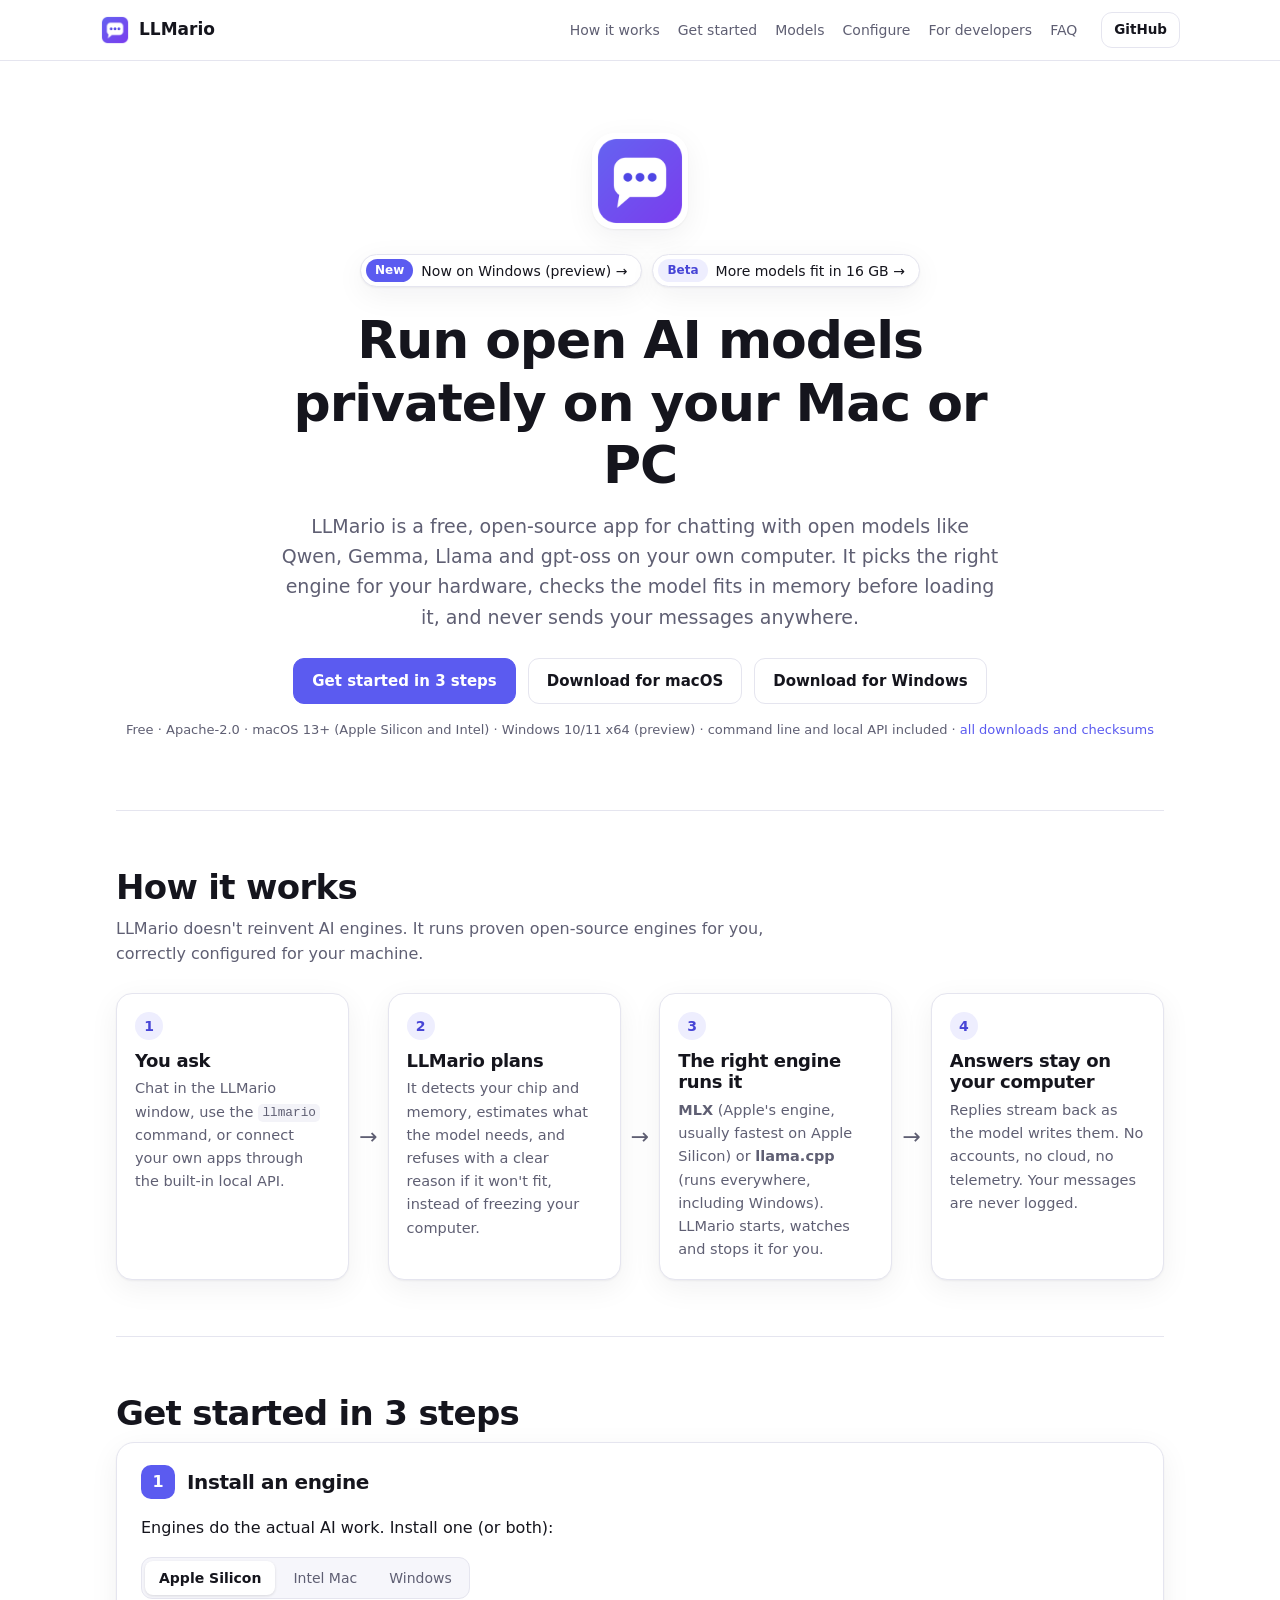
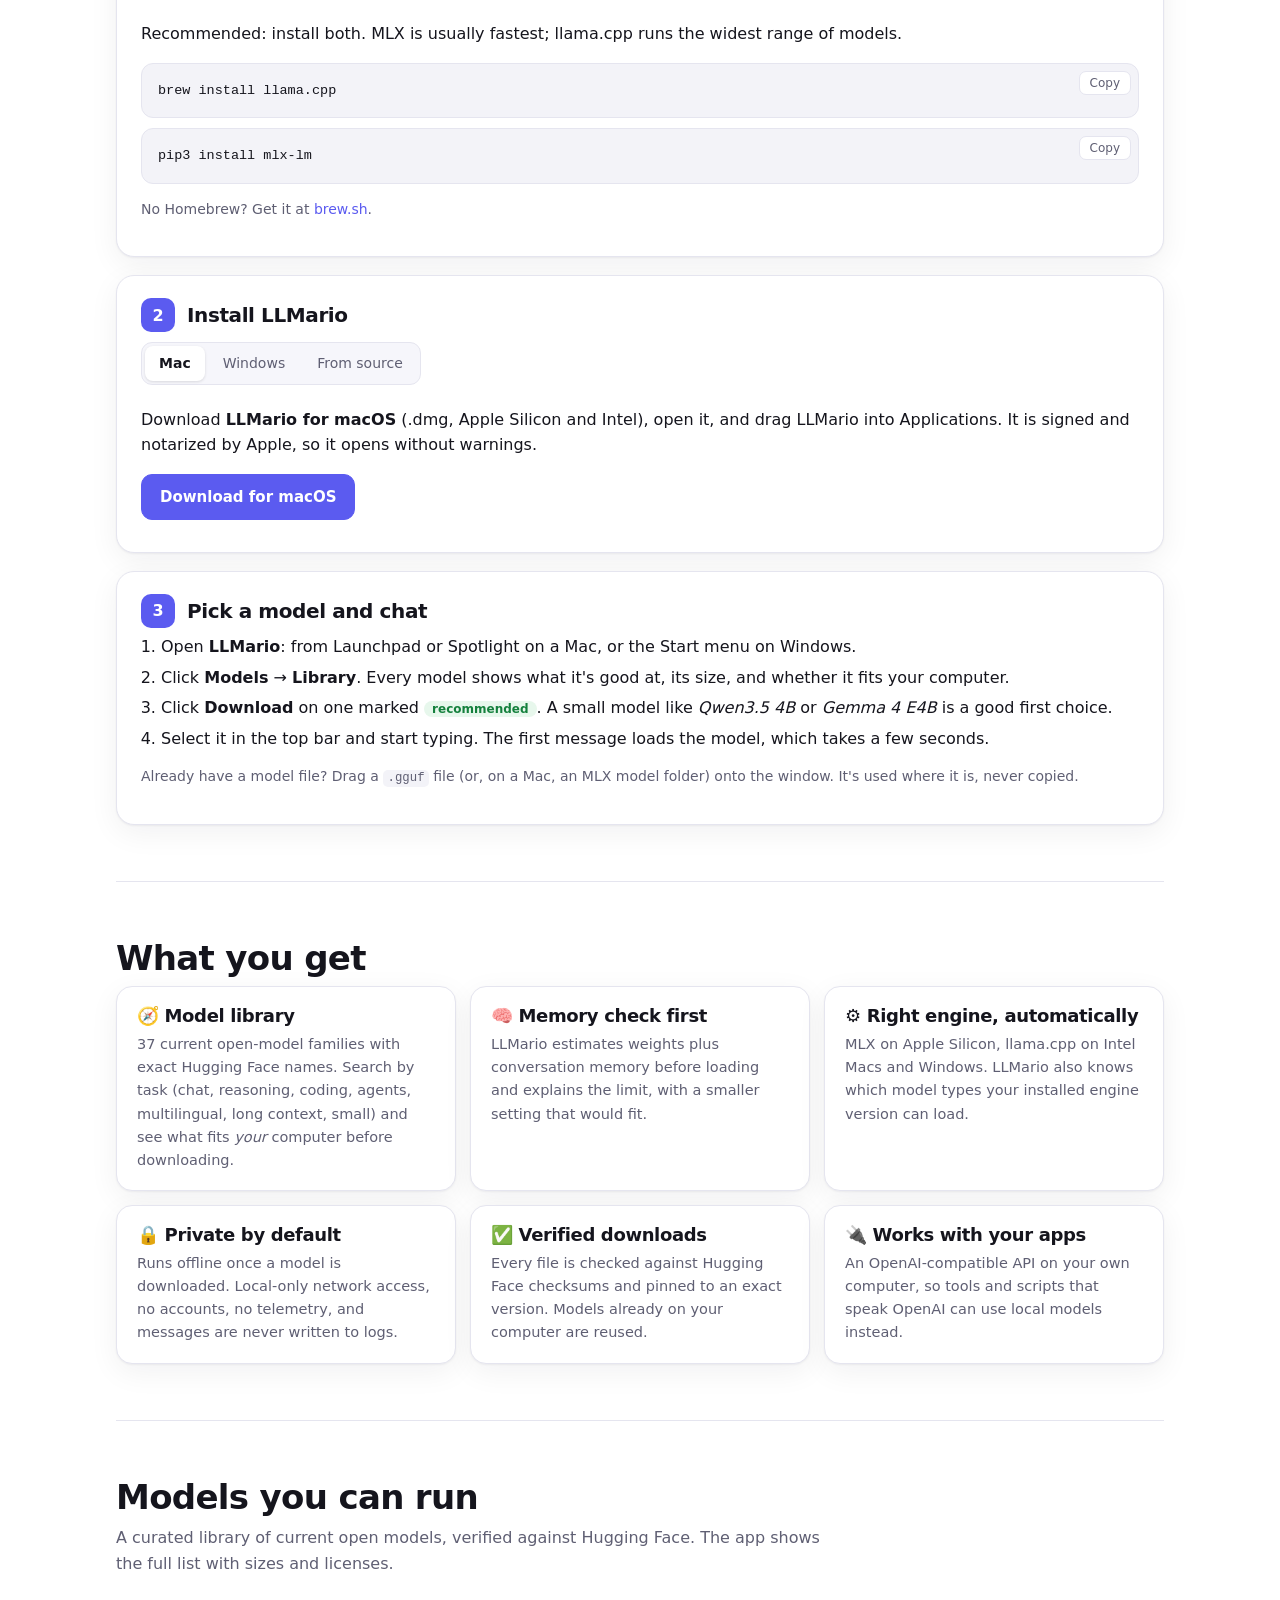
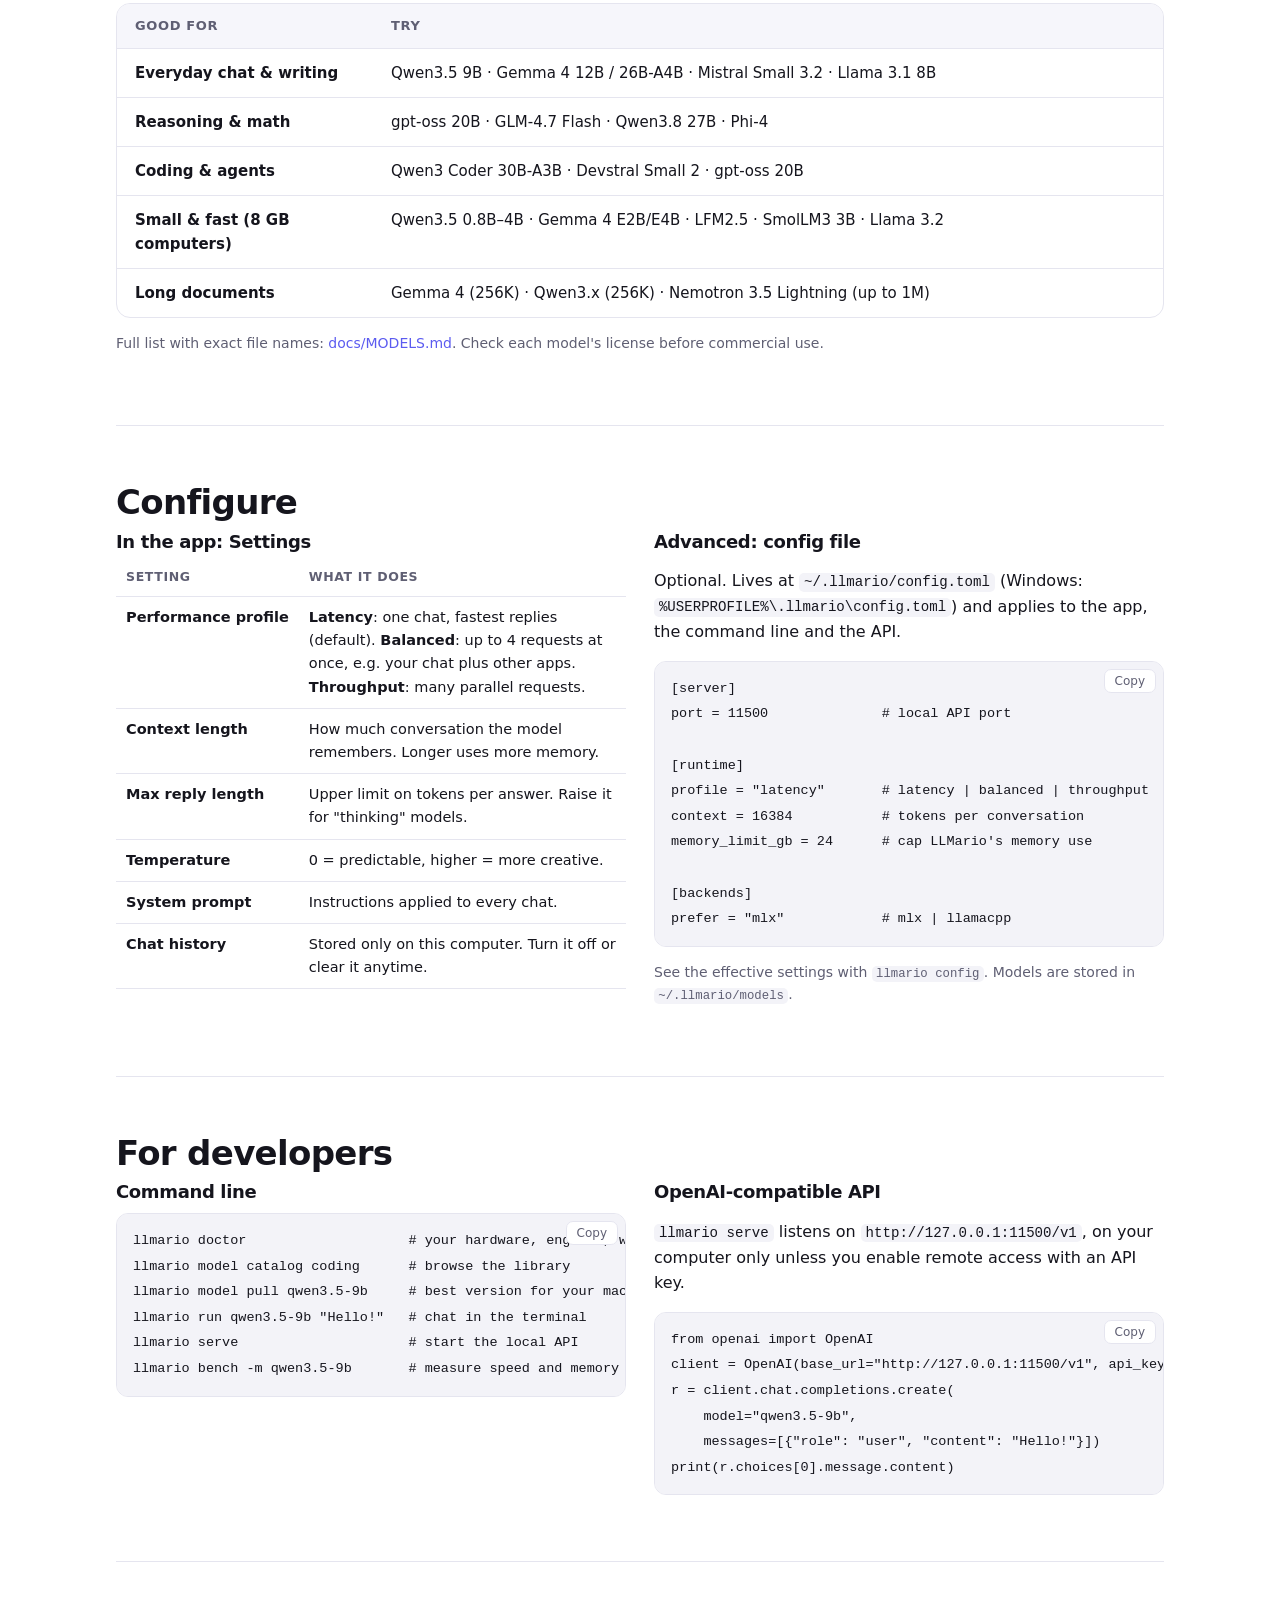
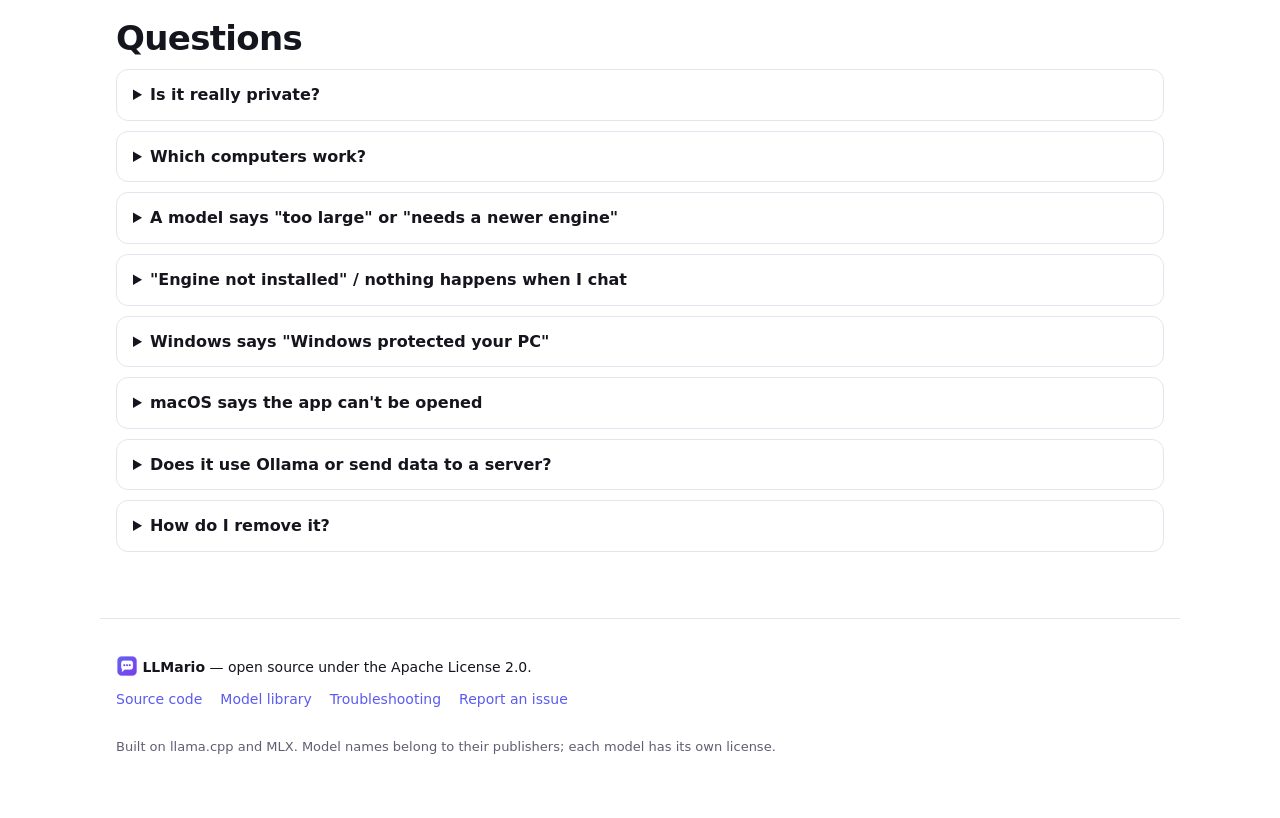
==== website/index.html @ def54f90 "Website: link the LLMario Beta pre-release from the hero A second announcement pill under "Now on Wi" ====
<!doctype html>
<html lang="en">
  <head>
    <meta charset="utf-8" />
    <meta name="viewport" content="width=device-width, initial-scale=1" />
    <title>LLMario — run open AI models privately on your Mac or Windows PC</title>
    <meta name="description" content="LLMario is a free, open-source app for running open AI models on your own Mac or Windows PC. It picks the right engine, checks memory before loading, and keeps everything private." />
    <meta property="og:title" content="LLMario — run open AI models privately on your Mac or Windows PC" />
    <meta property="og:description" content="Download, configure and chat with open models locally on macOS and Windows. Free and open source." />
    <meta property="og:image" content="icon.png" />
    <link rel="icon" href="icon.png" />
    <link rel="stylesheet" href="styles.css" />
    <script src="script.js" defer></script>
  </head>
  <body>
    <header class="nav">
      <a class="brand" href="#top"><img src="icon.png" alt="" width="30" height="30" /> LLMario</a>
      <nav aria-label="Sections">
        <a href="#how">How it works</a>
        <a href="#start">Get started</a>
        <a href="#models">Models</a>
        <a href="#configure">Configure</a>
        <a href="#api">For developers</a>
        <a href="#faq">FAQ</a>
      </nav>
      <a class="btn small ghost" href="https://github.com/mannysinghx/LLMario">GitHub</a>
    </header>

    <main id="top">
      <section class="hero">
        <img class="hero-icon" src="icon.png" alt="LLMario app icon" width="96" height="96" />
        <p class="announces">
          <a class="announce" href="https://github.com/mannysinghx/LLMario/releases/tag/v0.2.0"><span class="pill new">New</span> Now on Windows (preview) →</a>
          <a class="announce" href="https://github.com/mannysinghx/LLMario/releases/tag/v0.3.0-beta.1" title="LLMario Beta 0.3.0-beta.1 (pre-release) on GitHub"><span class="pill beta">Beta</span> More models fit in 16 GB →</a>
        </p>
        <h1>Run open AI models privately on your Mac or PC</h1>
        <p class="lead">LLMario is a free, open-source app for chatting with open models like Qwen, Gemma, Llama and gpt-oss on your own computer. It picks the right engine for your hardware, checks the model fits in memory before loading it, and never sends your messages anywhere.</p>
        <div class="cta">
          <a class="btn primary" href="#start">Get started in 3 steps</a>
          <a class="btn" data-download="mac" href="https://github.com/mannysinghx/LLMario/releases/download/v0.2.0/LLMario-0.2.0-macos-universal.dmg">Download for macOS</a>
          <a class="btn" data-download="windows" href="https://github.com/mannysinghx/LLMario/releases/download/v0.2.0/LLMario-0.2.0-windows-x64-setup.exe">Download for Windows</a>
        </div>
        <p class="fine">Free · Apache-2.0 · macOS 13+ (Apple Silicon and Intel) · Windows 10/11 x64 (preview) · command line and local API included · <a href="https://github.com/mannysinghx/LLMario/releases/latest">all downloads and checksums</a></p>
      </section>

      <section id="how" class="section">
        <h2>How it works</h2>
        <p class="section-lead">LLMario doesn't reinvent AI engines. It runs proven open-source engines for you, correctly configured for your machine.</p>
        <div class="flow" role="list">
          <div class="flow-step" role="listitem">
            <div class="flow-num">1</div>
            <h3>You ask</h3>
            <p>Chat in the LLMario window, use the <code>llmario</code> command, or connect your own apps through the built-in local API.</p>
          </div>
          <div class="flow-arrow" aria-hidden="true">→</div>
          <div class="flow-step" role="listitem">
            <div class="flow-num">2</div>
            <h3>LLMario plans</h3>
            <p>It detects your chip and memory, estimates what the model needs, and refuses with a clear reason if it won't fit, instead of freezing your computer.</p>
          </div>
          <div class="flow-arrow" aria-hidden="true">→</div>
          <div class="flow-step" role="listitem">
            <div class="flow-num">3</div>
            <h3>The right engine runs it</h3>
            <p><strong>MLX</strong> (Apple's engine, usually fastest on Apple Silicon) or <strong>llama.cpp</strong> (runs everywhere, including Windows). LLMario starts, watches and stops it for you.</p>
          </div>
          <div class="flow-arrow" aria-hidden="true">→</div>
          <div class="flow-step" role="listitem">
            <div class="flow-num">4</div>
            <h3>Answers stay on your computer</h3>
            <p>Replies stream back as the model writes them. No accounts, no cloud, no telemetry. Your messages are never logged.</p>
          </div>
        </div>
      </section>

      <section id="start" class="section">
        <h2>Get started in 3 steps</h2>
        <ol class="steps">
          <li class="step">
            <div class="step-head"><span class="step-num">1</span><h3>Install an engine</h3></div>
            <p>Engines do the actual AI work. Install one (or both):</p>
            <div class="tabs" data-tabs>
              <div class="tab-list" role="tablist">
                <button role="tab" aria-selected="true" data-tab="as">Apple Silicon</button>
                <button role="tab" aria-selected="false" data-tab="intel">Intel Mac</button>
                <button role="tab" aria-selected="false" data-tab="win" data-os="windows">Windows</button>
              </div>
              <div class="tab-panel" data-panel="as">
                <p>Recommended: install both. MLX is usually fastest; llama.cpp runs the widest range of models.</p>
                <div class="code"><pre><code>brew install llama.cpp</code></pre><button class="copy" type="button">Copy</button></div>
                <div class="code"><pre><code>pip3 install mlx-lm</code></pre><button class="copy" type="button">Copy</button></div>
                <p class="note">No Homebrew? Get it at <a href="https://brew.sh">brew.sh</a>.</p>
              </div>
              <div class="tab-panel" data-panel="intel" hidden>
                <p>Intel Macs use llama.cpp. MLX needs Apple Silicon.</p>
                <div class="code"><pre><code>brew install llama.cpp</code></pre><button class="copy" type="button">Copy</button></div>
                <p class="note">No Homebrew? Get it at <a href="https://brew.sh">brew.sh</a>.</p>
              </div>
              <div class="tab-panel" data-panel="win" hidden>
                <p>Windows uses llama.cpp. Run this in PowerShell or Command Prompt, then restart LLMario so it finds the engine:</p>
                <div class="code"><pre><code>winget install ggml.llamacpp</code></pre><button class="copy" type="button">Copy</button></div>
                <p class="note">No winget? Download a Windows zip from <a href="https://github.com/ggml-org/llama.cpp/releases">llama.cpp releases</a> and add its folder to your PATH.</p>
              </div>
            </div>
          </li>
          <li class="step">
            <div class="step-head"><span class="step-num">2</span><h3>Install LLMario</h3></div>
            <div class="tabs" data-tabs>
              <div class="tab-list" role="tablist">
                <button role="tab" aria-selected="true" data-tab="dmg">Mac</button>
                <button role="tab" aria-selected="false" data-tab="exe" data-os="windows">Windows</button>
                <button role="tab" aria-selected="false" data-tab="source">From source</button>
              </div>
              <div class="tab-panel" data-panel="dmg">
                <p>Download <strong>LLMario for macOS</strong> (.dmg, Apple Silicon and Intel), open it, and drag LLMario into Applications. It is signed and notarized by Apple, so it opens without warnings.</p>
                <a class="btn primary" href="https://github.com/mannysinghx/LLMario/releases/download/v0.2.0/LLMario-0.2.0-macos-universal.dmg">Download for macOS</a>
              </div>
              <div class="tab-panel" data-panel="exe" hidden>
                <p>Download <strong>LLMario for Windows</strong> (10 and 11, 64-bit) and run the installer. It installs for your account only, with no admin rights needed. Windows 10 may also install Microsoft's WebView2 component; Windows 11 already has it.</p>
                <a class="btn primary" href="https://github.com/mannysinghx/LLMario/releases/download/v0.2.0/LLMario-0.2.0-windows-x64-setup.exe">Download for Windows</a>
                <p class="note"><strong>Preview:</strong> the installer isn't code-signed yet, so Windows may show "Windows protected your PC". Click <strong>More info</strong> → <strong>Run anyway</strong>.</p>
                <p class="note">Just the command-line tool? Download <a href="https://github.com/mannysinghx/LLMario/releases/download/v0.2.0/llmario-0.2.0-windows-x64.zip">llmario for Windows (.zip)</a>, unzip it anywhere and run <code>llmario.exe</code>.</p>
              </div>
              <div class="tab-panel" data-panel="source" hidden>
                <p>Builds and installs <code>LLMario.app</code> and the <code>llmario</code> command. Needs <a href="https://rustup.rs">Rust</a> and Xcode Command Line Tools (<code>xcode-select --install</code>). The script checks both first.</p>
                <div class="code"><pre><code>git clone https://github.com/mannysinghx/LLMario.git &amp;&amp; cd LLMario &amp;&amp; ./scripts/install-macos.sh</code></pre><button class="copy" type="button">Copy</button></div>
                <p class="note">Just the command-line tool: add <code>--cli-only</code>. Check prerequisites without installing: <code>--check</code>.</p>
                <p class="note">On Windows, build the command-line tool with Rust and the Visual Studio Build Tools: <code>cargo install --path crates/cli --locked</code> in the cloned folder.</p>
              </div>
            </div>
          </li>
          <li class="step">
            <div class="step-head"><span class="step-num">3</span><h3>Pick a model and chat</h3></div>
            <ol class="howto">
              <li>Open <strong>LLMario</strong>: from Launchpad or Spotlight on a Mac, or the Start menu on Windows.</li>
              <li>Click <strong>Models</strong> → <strong>Library</strong>. Every model shows what it's good at, its size, and whether it fits your computer.</li>
              <li>Click <strong>Download</strong> on one marked <span class="pill ok">recommended</span>. A small model like <em>Qwen3.5 4B</em> or <em>Gemma 4 E4B</em> is a good first choice.</li>
              <li>Select it in the top bar and start typing. The first message loads the model, which takes a few seconds.</li>
            </ol>
            <p class="note">Already have a model file? Drag a <code>.gguf</code> file (or, on a Mac, an MLX model folder) onto the window. It's used where it is, never copied.</p>
          </li>
        </ol>
      </section>

      <section class="section">
        <h2>What you get</h2>
        <div class="grid">
          <div class="card"><h3>🧭 Model library</h3><p>37 current open-model families with exact Hugging Face names. Search by task (chat, reasoning, coding, agents, multilingual, long context, small) and see what fits <em>your</em> computer before downloading.</p></div>
          <div class="card"><h3>🧠 Memory check first</h3><p>LLMario estimates weights plus conversation memory before loading and explains the limit, with a smaller setting that would fit.</p></div>
          <div class="card"><h3>⚙️ Right engine, automatically</h3><p>MLX on Apple Silicon, llama.cpp on Intel Macs and Windows. LLMario also knows which model types your installed engine version can load.</p></div>
          <div class="card"><h3>🔒 Private by default</h3><p>Runs offline once a model is downloaded. Local-only network access, no accounts, no telemetry, and messages are never written to logs.</p></div>
          <div class="card"><h3>✅ Verified downloads</h3><p>Every file is checked against Hugging Face checksums and pinned to an exact version. Models already on your computer are reused.</p></div>
          <div class="card"><h3>🔌 Works with your apps</h3><p>An OpenAI-compatible API on your own computer, so tools and scripts that speak OpenAI can use local models instead.</p></div>
        </div>
      </section>

      <section id="models" class="section">
        <h2>Models you can run</h2>
        <p class="section-lead">A curated library of current open models, verified against Hugging Face. The app shows the full list with sizes and licenses.</p>
        <div class="model-table">
          <div class="mrow head"><span>Good for</span><span>Try</span></div>
          <div class="mrow"><span>Everyday chat &amp; writing</span><span>Qwen3.5 9B · Gemma 4 12B / 26B-A4B · Mistral Small 3.2 · Llama 3.1 8B</span></div>
          <div class="mrow"><span>Reasoning &amp; math</span><span>gpt-oss 20B · GLM-4.7 Flash · Qwen3.8 27B · Phi-4</span></div>
          <div class="mrow"><span>Coding &amp; agents</span><span>Qwen3 Coder 30B-A3B · Devstral Small 2 · gpt-oss 20B</span></div>
          <div class="mrow"><span>Small &amp; fast (8 GB computers)</span><span>Qwen3.5 0.8B–4B · Gemma 4 E2B/E4B · LFM2.5 · SmolLM3 3B · Llama 3.2</span></div>
          <div class="mrow"><span>Long documents</span><span>Gemma 4 (256K) · Qwen3.x (256K) · Nemotron 3.5 Lightning (up to 1M)</span></div>
        </div>
        <p class="note">Full list with exact file names: <a href="https://github.com/mannysinghx/LLMario/blob/main/docs/MODELS.md">docs/MODELS.md</a>. Check each model's license before commercial use.</p>
      </section>

      <section id="configure" class="section">
        <h2>Configure</h2>
        <div class="two">
          <div>
            <h3>In the app: Settings</h3>
            <table class="t">
              <thead><tr><th>Setting</th><th>What it does</th></tr></thead>
              <tbody>
                <tr><td>Performance profile</td><td><strong>Latency</strong>: one chat, fastest replies (default). <strong>Balanced</strong>: up to 4 requests at once, e.g. your chat plus other apps. <strong>Throughput</strong>: many parallel requests.</td></tr>
                <tr><td>Context length</td><td>How much conversation the model remembers. Longer uses more memory.</td></tr>
                <tr><td>Max reply length</td><td>Upper limit on tokens per answer. Raise it for "thinking" models.</td></tr>
                <tr><td>Temperature</td><td>0 = predictable, higher = more creative.</td></tr>
                <tr><td>System prompt</td><td>Instructions applied to every chat.</td></tr>
                <tr><td>Chat history</td><td>Stored only on this computer. Turn it off or clear it anytime.</td></tr>
              </tbody>
            </table>
          </div>
          <div>
            <h3>Advanced: config file</h3>
            <p>Optional. Lives at <code>~/.llmario/config.toml</code> (Windows: <code>%USERPROFILE%\.llmario\config.toml</code>) and applies to the app, the command line and the API.</p>
            <div class="code"><pre><code>[server]
port = 11500              # local API port

[runtime]
profile = "latency"       # latency | balanced | throughput
context = 16384           # tokens per conversation
memory_limit_gb = 24      # cap LLMario's memory use

[backends]
prefer = "mlx"            # mlx | llamacpp</code></pre><button class="copy" type="button">Copy</button></div>
            <p class="note">See the effective settings with <code>llmario config</code>. Models are stored in <code>~/.llmario/models</code>.</p>
          </div>
        </div>
      </section>

      <section id="api" class="section">
        <h2>For developers</h2>
        <div class="two">
          <div>
            <h3>Command line</h3>
            <div class="code"><pre><code>llmario doctor                    # your hardware, engines, what fits
llmario model catalog coding      # browse the library
llmario model pull qwen3.5-9b     # best version for your machine
llmario run qwen3.5-9b "Hello!"   # chat in the terminal
llmario serve                     # start the local API
llmario bench -m qwen3.5-9b       # measure speed and memory</code></pre><button class="copy" type="button">Copy</button></div>
          </div>
          <div>
            <h3>OpenAI-compatible API</h3>
            <p><code>llmario serve</code> listens on <code>http://127.0.0.1:11500/v1</code>, on your computer only unless you enable remote access with an API key.</p>
            <div class="code"><pre><code>from openai import OpenAI
client = OpenAI(base_url="http://127.0.0.1:11500/v1", api_key="local")
r = client.chat.completions.create(
    model="qwen3.5-9b",
    messages=[{"role": "user", "content": "Hello!"}])
print(r.choices[0].message.content)</code></pre><button class="copy" type="button">Copy</button></div>
          </div>
        </div>
      </section>

      <section id="faq" class="section">
        <h2>Questions</h2>
        <details><summary>Is it really private?</summary><p>Yes. Models run on your own computer. After a model is downloaded, LLMario works offline. The API listens only on your computer by default, messages are never logged, and there is no telemetry.</p></details>
        <details><summary>Which computers work?</summary><p><strong>Mac:</strong> macOS 13 or later. Apple Silicon (M1 and newer) is fastest and can use both engines; Intel Macs use llama.cpp. <strong>Windows (preview):</strong> Windows 10 or 11, 64-bit, with llama.cpp. LLMario uses an NVIDIA graphics card when it finds one; otherwise models run on the processor, which is slower. Memory decides model size: 8 GB suits small models (1–4B), 16 GB mid-size (up to ~9B), and 32 GB+ larger ones. The app shows exactly what fits.</p></details>
        <details><summary>A model says "too large" or "needs a newer engine"</summary><p><strong>Too large</strong>: pick a smaller model, or lower the context length in Settings. <strong>Needs a newer engine</strong>: the model uses a new architecture your installed engine doesn't support yet. Update it with <code>brew upgrade llama.cpp</code> or <code>pip3 install -U mlx-lm</code> on a Mac, or <code>winget upgrade ggml.llamacpp</code> on Windows, or choose the model's other engine version.</p></details>
        <details><summary>"Engine not installed" / nothing happens when I chat</summary><p>Install an engine (step 1), then reopen LLMario. <strong>Models → Engines</strong> shows what LLMario found. <code>llmario doctor</code> gives full details.</p></details>
        <details><summary>Windows says "Windows protected your PC"</summary><p>The Windows preview isn't code-signed yet, so Microsoft SmartScreen shows this for new apps. Click <strong>More info</strong> → <strong>Run anyway</strong>. Only do this for the installer downloaded from this site or the <a href="https://github.com/mannysinghx/LLMario/releases">GitHub releases page</a>. You can check the download against its <code>.sha256</code> file with <code>Get-FileHash</code> in PowerShell.</p></details>
        <details><summary>macOS says the app can't be opened</summary><p>Official releases are notarized by Apple and open normally. If you received a build from someone else, prefer the GitHub release or install from source.</p></details>
        <details><summary>Does it use Ollama or send data to a server?</summary><p>No. LLMario runs the open-source engines llama.cpp and MLX directly. It only goes online to download a model you choose from Hugging Face.</p></details>
        <details><summary>How do I remove it?</summary><p><strong>Mac:</strong> delete LLMario from Applications. <strong>Windows:</strong> Settings → Apps → LLMario → Uninstall. Models and settings are in <code>~/.llmario</code> (Windows: <code>%USERPROFILE%\.llmario</code>); delete that folder to free the space. Remove a source-built command-line tool with <code>cargo uninstall llmario</code>.</p></details>
      </section>
    </main>

    <footer class="footer">
      <div><img src="icon.png" alt="" width="22" height="22" /> <strong>LLMario</strong> — open source under the Apache License 2.0.</div>
      <div class="footer-links">
        <a href="https://github.com/mannysinghx/LLMario">Source code</a>
        <a href="https://github.com/mannysinghx/LLMario/blob/main/docs/MODELS.md">Model library</a>
        <a href="https://github.com/mannysinghx/LLMario/blob/main/docs/TROUBLESHOOTING.md">Troubleshooting</a>
        <a href="https://github.com/mannysinghx/LLMario/issues">Report an issue</a>
      </div>
      <p class="fine">Built on llama.cpp and MLX. Model names belong to their publishers; each model has its own license.</p>
    </footer>
  </body>
</html>
---- website/styles.css ----
:root {
  --bg: #ffffff;
  --bg-soft: #f6f6fb;
  --panel: #ffffff;
  --border: #e5e5ef;
  --text: #15151d;
  --muted: #5f5f73;
  --accent: #5b5bf0;
  --accent-strong: #4745d6;
  --accent-soft: #eeeefe;
  --ok: #15803d;
  --ok-soft: #e7f7ec;
  --code-bg: #f3f3f8;
  --shadow: 0 1px 2px rgba(20, 20, 40, 0.05), 0 8px 30px rgba(20, 20, 40, 0.06);
  color-scheme: light;
}
@media (prefers-color-scheme: dark) {
  :root {
    --bg: #111117;
    --bg-soft: #17171f;
    --panel: #1b1b24;
    --border: #2b2b37;
    --text: #ececf3;
    --muted: #a3a3b6;
    --accent: #8080ff;
    --accent-strong: #9a9aff;
    --accent-soft: #24244a;
    --ok: #4ade80;
    --ok-soft: #173a25;
    --code-bg: #0c0c11;
    --shadow: 0 1px 2px rgba(0, 0, 0, 0.3), 0 8px 30px rgba(0, 0, 0, 0.3);
    color-scheme: dark;
  }
}

* { box-sizing: border-box; }
html { scroll-behavior: smooth; }
body {
  margin: 0;
  background: var(--bg);
  color: var(--text);
  font: 16px/1.6 -apple-system, BlinkMacSystemFont, "SF Pro Text", "Segoe UI", Inter, system-ui, sans-serif;
  -webkit-font-smoothing: antialiased;
}
a { color: var(--accent); text-decoration: none; }
a:hover { text-decoration: underline; }
code { font: 0.88em ui-monospace, "SF Mono", Menlo, Consolas, monospace; background: var(--code-bg); padding: 0.1em 0.35em; border-radius: 5px; }
h1, h2, h3 { letter-spacing: -0.02em; line-height: 1.2; }

/* Nav */
.nav {
  position: sticky; top: 0; z-index: 10;
  display: flex; align-items: center; gap: 24px;
  padding: 12px max(16px, calc((100vw - 1080px) / 2));
  background: color-mix(in srgb, var(--bg) 85%, transparent);
  backdrop-filter: saturate(1.4) blur(10px);
  border-bottom: 1px solid var(--border);
}
.brand { display: flex; align-items: center; gap: 9px; font-weight: 700; color: var(--text); font-size: 17px; }
.brand img { border-radius: 7px; }
.nav nav { display: flex; gap: 18px; margin-left: auto; font-size: 14px; }
.nav nav a { color: var(--muted); }
.nav nav a:hover { color: var(--text); text-decoration: none; }

/* Buttons */
.btn {
  display: inline-flex; align-items: center; justify-content: center;
  padding: 10px 18px; border-radius: 11px; font-weight: 600; font-size: 15px;
  border: 1px solid var(--border); color: var(--text); background: var(--panel);
}
.btn:hover { text-decoration: none; border-color: var(--muted); }
.btn.primary { background: var(--accent); border-color: var(--accent); color: #fff; }
.btn.primary:hover { background: var(--accent-strong); }
.btn.small { padding: 6px 12px; font-size: 13.5px; }
.btn.ghost { background: none; }

/* Hero */
main { max-width: 1080px; margin: 0 auto; padding: 0 16px; }
.hero { text-align: center; padding: 72px 0 56px; }
.hero-icon { border-radius: 22px; box-shadow: var(--shadow); }
.hero h1 { font-size: clamp(32px, 5vw, 52px); margin: 22px auto 14px; max-width: 760px; }
.lead { font-size: clamp(16px, 2vw, 19px); color: var(--muted); max-width: 720px; margin: 0 auto 26px; }
.cta { display: flex; gap: 12px; justify-content: center; flex-wrap: wrap; }
.fine { font-size: 13px; color: var(--muted); margin-top: 16px; }
.announce {
  display: inline-flex; align-items: center; gap: 8px; margin-top: 18px;
  padding: 4px 14px 4px 5px; border: 1px solid var(--border); border-radius: 999px;
  background: var(--panel); color: var(--text); font-size: 14px; font-weight: 500; box-shadow: var(--shadow);
}
.announce:hover { text-decoration: none; border-color: var(--accent); }
.announces { display: flex; flex-wrap: wrap; justify-content: center; gap: 10px; margin: 18px 0 0; }
.announces .announce { margin-top: 0; max-width: 100%; text-align: left; }

/* Sections */
.section { padding: 56px 0; border-top: 1px solid var(--border); }
.section h2 { font-size: clamp(26px, 3.4vw, 34px); margin: 0 0 8px; }
.section-lead { color: var(--muted); max-width: 720px; margin: 0 0 26px; }
.section h3 { font-size: 18px; margin: 0 0 6px; }

.flow { display: grid; grid-template-columns: 1fr auto 1fr auto 1fr auto 1fr; gap: 10px; align-items: stretch; }
.flow-step { background: var(--panel); border: 1px solid var(--border); border-radius: 16px; padding: 18px; box-shadow: var(--shadow); }
.flow-step p { color: var(--muted); font-size: 14.5px; margin: 0; }
.flow-num { width: 28px; height: 28px; border-radius: 50%; background: var(--accent-soft); color: var(--accent-strong); display: grid; place-items: center; font-weight: 700; font-size: 14px; margin-bottom: 10px; }
.flow-arrow { align-self: center; color: var(--muted); font-size: 22px; }

.steps { list-style: none; padding: 0; margin: 0; display: flex; flex-direction: column; gap: 18px; }
.step { background: var(--panel); border: 1px solid var(--border); border-radius: 18px; padding: 22px 24px; box-shadow: var(--shadow); }
.step-head { display: flex; align-items: center; gap: 12px; margin-bottom: 6px; }
.step-head h3 { margin: 0; font-size: 20px; }
.step-num { width: 34px; height: 34px; border-radius: 10px; background: var(--accent); color: #fff; display: grid; place-items: center; font-weight: 700; }
.note { font-size: 14px; color: var(--muted); }
.howto { padding-left: 20px; margin: 6px 0; }
.howto li { margin: 5px 0; }
.pill { font-size: 12px; font-weight: 600; padding: 1px 8px; border-radius: 999px; }
.pill.ok { background: var(--ok-soft); color: var(--ok); }
.pill.new { background: var(--accent); color: #fff; padding: 2px 9px; }
.pill.beta { background: var(--accent-soft); color: var(--accent-strong); padding: 2px 9px; flex-shrink: 0; }

/* Tabs */
.tabs { margin: 10px 0; }
.tab-list { display: inline-flex; gap: 4px; background: var(--bg-soft); border: 1px solid var(--border); padding: 3px; border-radius: 11px; }
.tab-list button { border: 0; background: none; color: var(--muted); font: inherit; font-size: 14px; padding: 6px 14px; border-radius: 8px; cursor: pointer; }
.tab-list button[aria-selected="true"] { background: var(--panel); color: var(--text); font-weight: 600; box-shadow: 0 1px 3px rgba(0, 0, 0, 0.12); }
.tab-panel { padding-top: 6px; }
.tab-panel[hidden] { display: none; }

/* Code */
.code { position: relative; margin: 10px 0; }
.code pre { margin: 0; background: var(--code-bg); border: 1px solid var(--border); border-radius: 12px; padding: 14px 70px 14px 16px; overflow-x: auto; }
.code pre code { background: none; padding: 0; font-size: 13.5px; line-height: 1.6; }
.copy { position: absolute; top: 8px; right: 8px; border: 1px solid var(--border); background: var(--panel); color: var(--muted); font: 12px -apple-system, system-ui, sans-serif; padding: 4px 10px; border-radius: 7px; cursor: pointer; }
.copy:hover { color: var(--text); }

/* Cards */
.grid { display: grid; grid-template-columns: repeat(3, 1fr); gap: 14px; }
.card { background: var(--panel); border: 1px solid var(--border); border-radius: 16px; padding: 18px 20px; box-shadow: var(--shadow); }
.card p { color: var(--muted); font-size: 14.5px; margin: 0; }

.model-table { border: 1px solid var(--border); border-radius: 14px; overflow: hidden; }
.mrow { display: grid; grid-template-columns: 240px 1fr; gap: 16px; padding: 12px 18px; border-top: 1px solid var(--border); font-size: 15px; }
.mrow:first-child { border-top: 0; }
.mrow.head { background: var(--bg-soft); font-weight: 600; font-size: 13px; color: var(--muted); text-transform: uppercase; letter-spacing: 0.05em; }
.mrow span:first-child { font-weight: 600; }

.two { display: grid; grid-template-columns: 1fr 1fr; gap: 28px; align-items: start; }
.two > * { min-width: 0; } /* let grid columns shrink; code blocks scroll inside themselves */
.t { width: 100%; border-collapse: collapse; font-size: 14.5px; }
.t th, .t td { text-align: left; padding: 9px 10px; border-bottom: 1px solid var(--border); vertical-align: top; }
.t th { font-size: 12.5px; color: var(--muted); text-transform: uppercase; letter-spacing: 0.05em; }
.t td:first-child { font-weight: 600; white-space: nowrap; }

details { border: 1px solid var(--border); border-radius: 12px; padding: 12px 16px; margin: 10px 0; background: var(--panel); }
summary { cursor: pointer; font-weight: 600; }
details p { color: var(--muted); margin: 10px 0 2px; }

.footer { max-width: 1080px; margin: 0 auto; padding: 36px 16px 48px; border-top: 1px solid var(--border); display: flex; flex-direction: column; gap: 10px; font-size: 14px; }
.footer img { vertical-align: -5px; border-radius: 5px; }
.footer-links { display: flex; flex-wrap: wrap; gap: 18px; }

@media (max-width: 900px) {
  .nav nav { display: none; }
  .nav .btn { margin-left: auto; }
  .flow { grid-template-columns: 1fr; }
  .flow-arrow { transform: rotate(90deg); justify-self: center; }
  .grid { grid-template-columns: 1fr 1fr; }
  .two { grid-template-columns: 1fr; }
}
@media (max-width: 600px) {
  .grid { grid-template-columns: 1fr; }
  .mrow { grid-template-columns: 1fr; gap: 2px; }
  .hero { padding: 48px 0 40px; }
  .step { padding: 18px; }
  .tab-list { display: flex; }
  .tab-list button { flex: 1 1 auto; white-space: nowrap; padding: 6px 8px; }
  .t td:first-child { white-space: normal; width: 36%; }
}
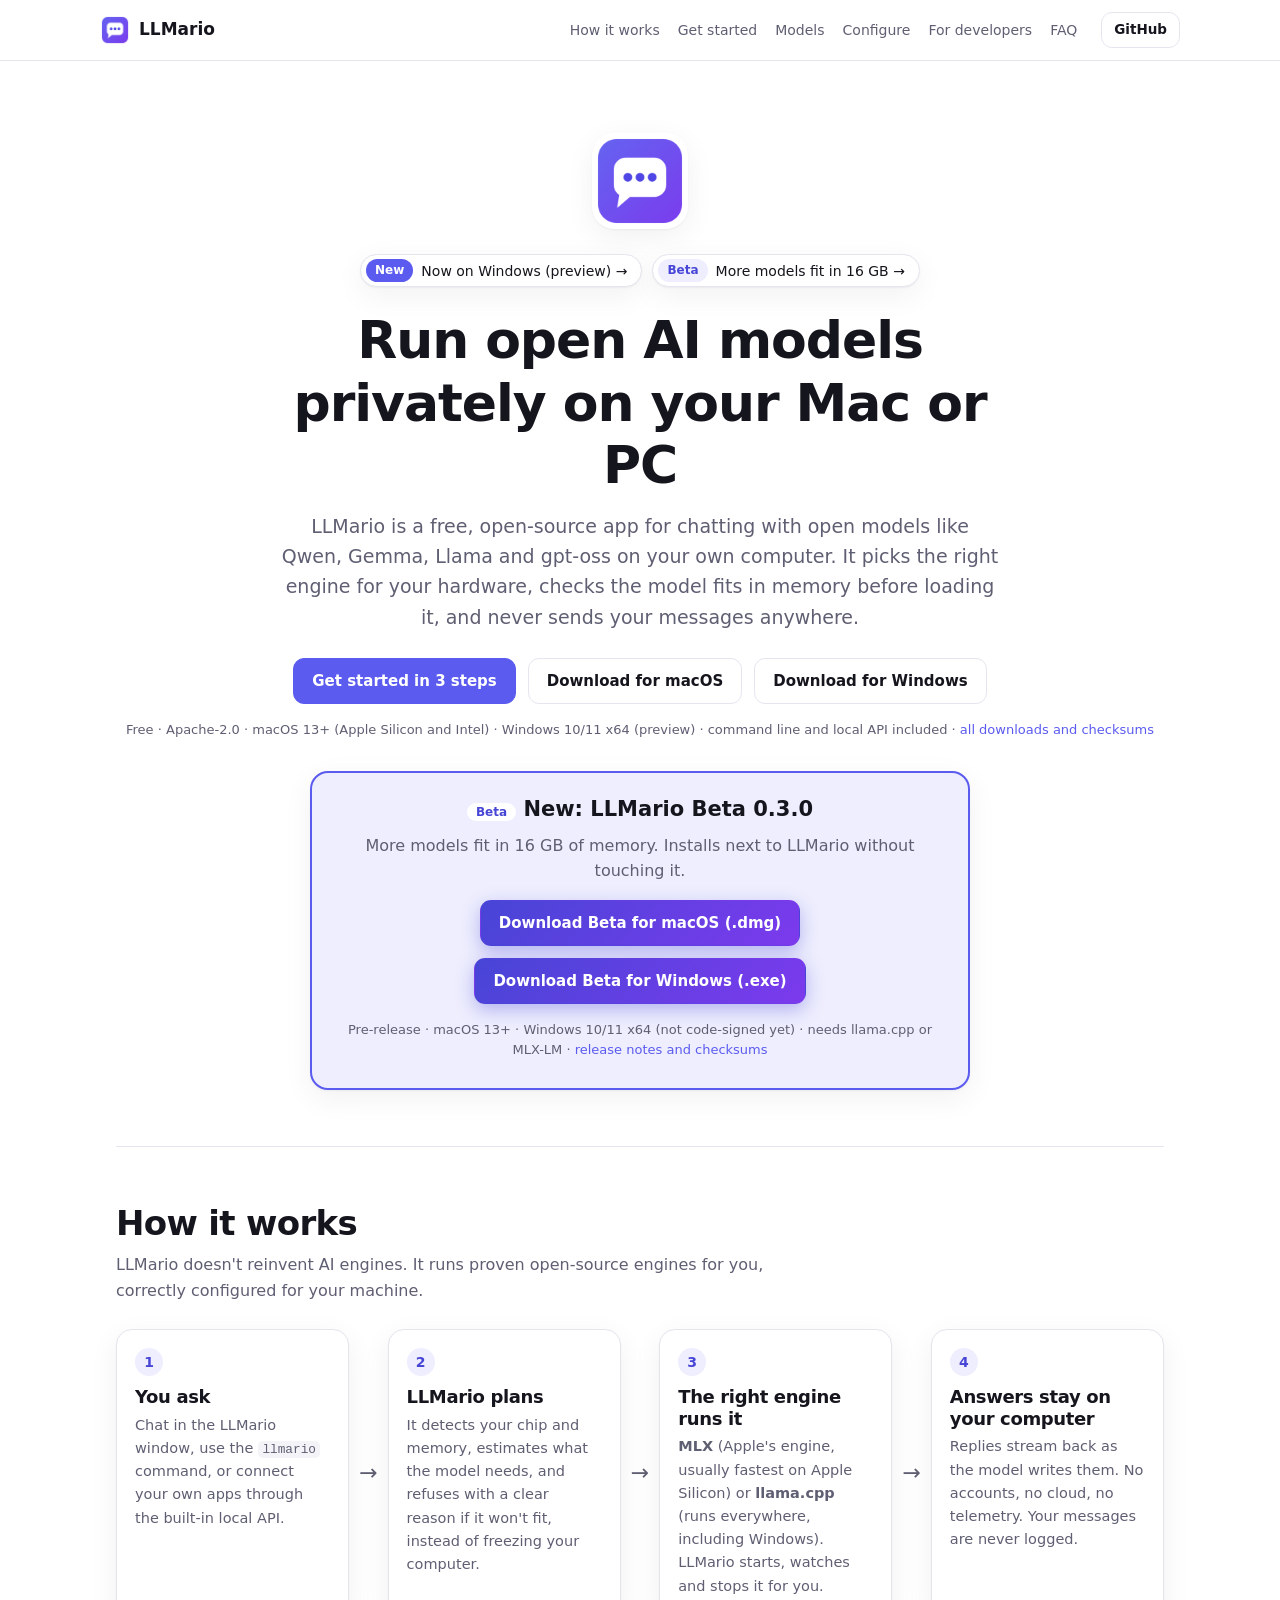
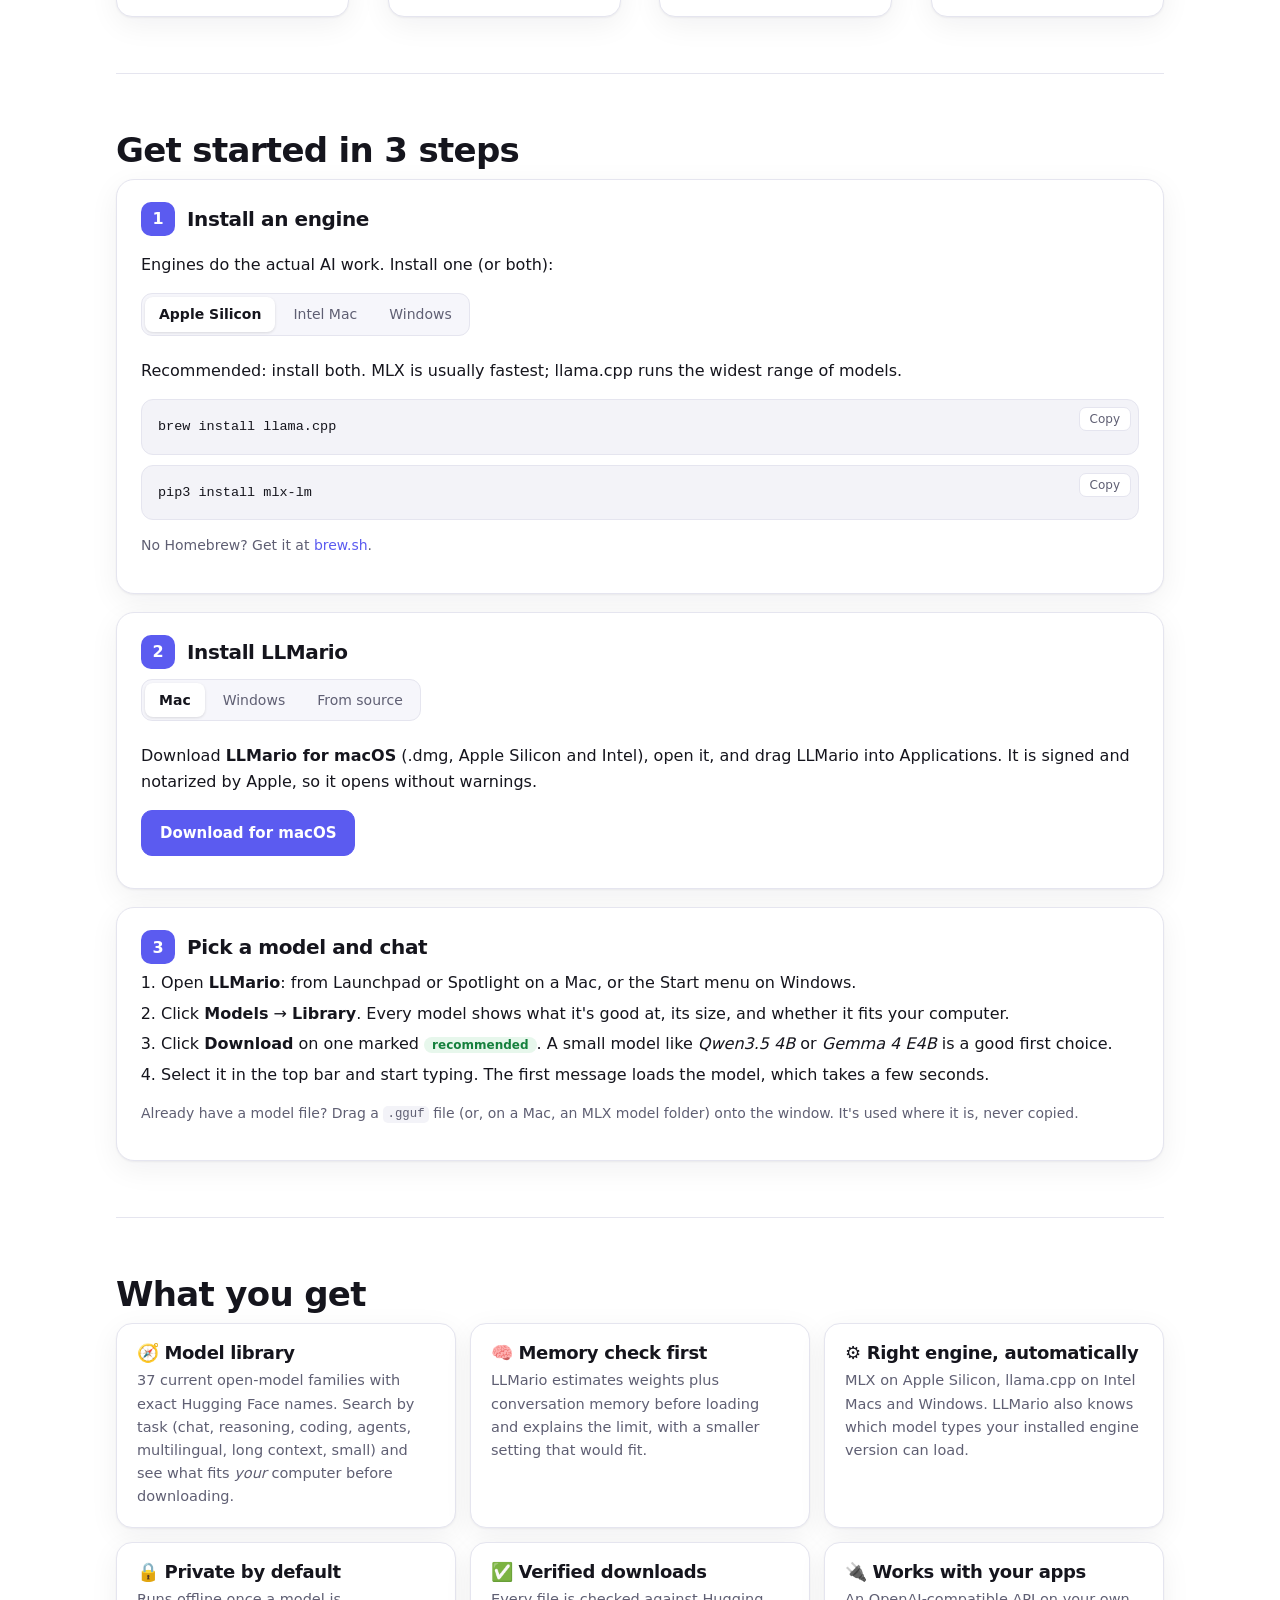
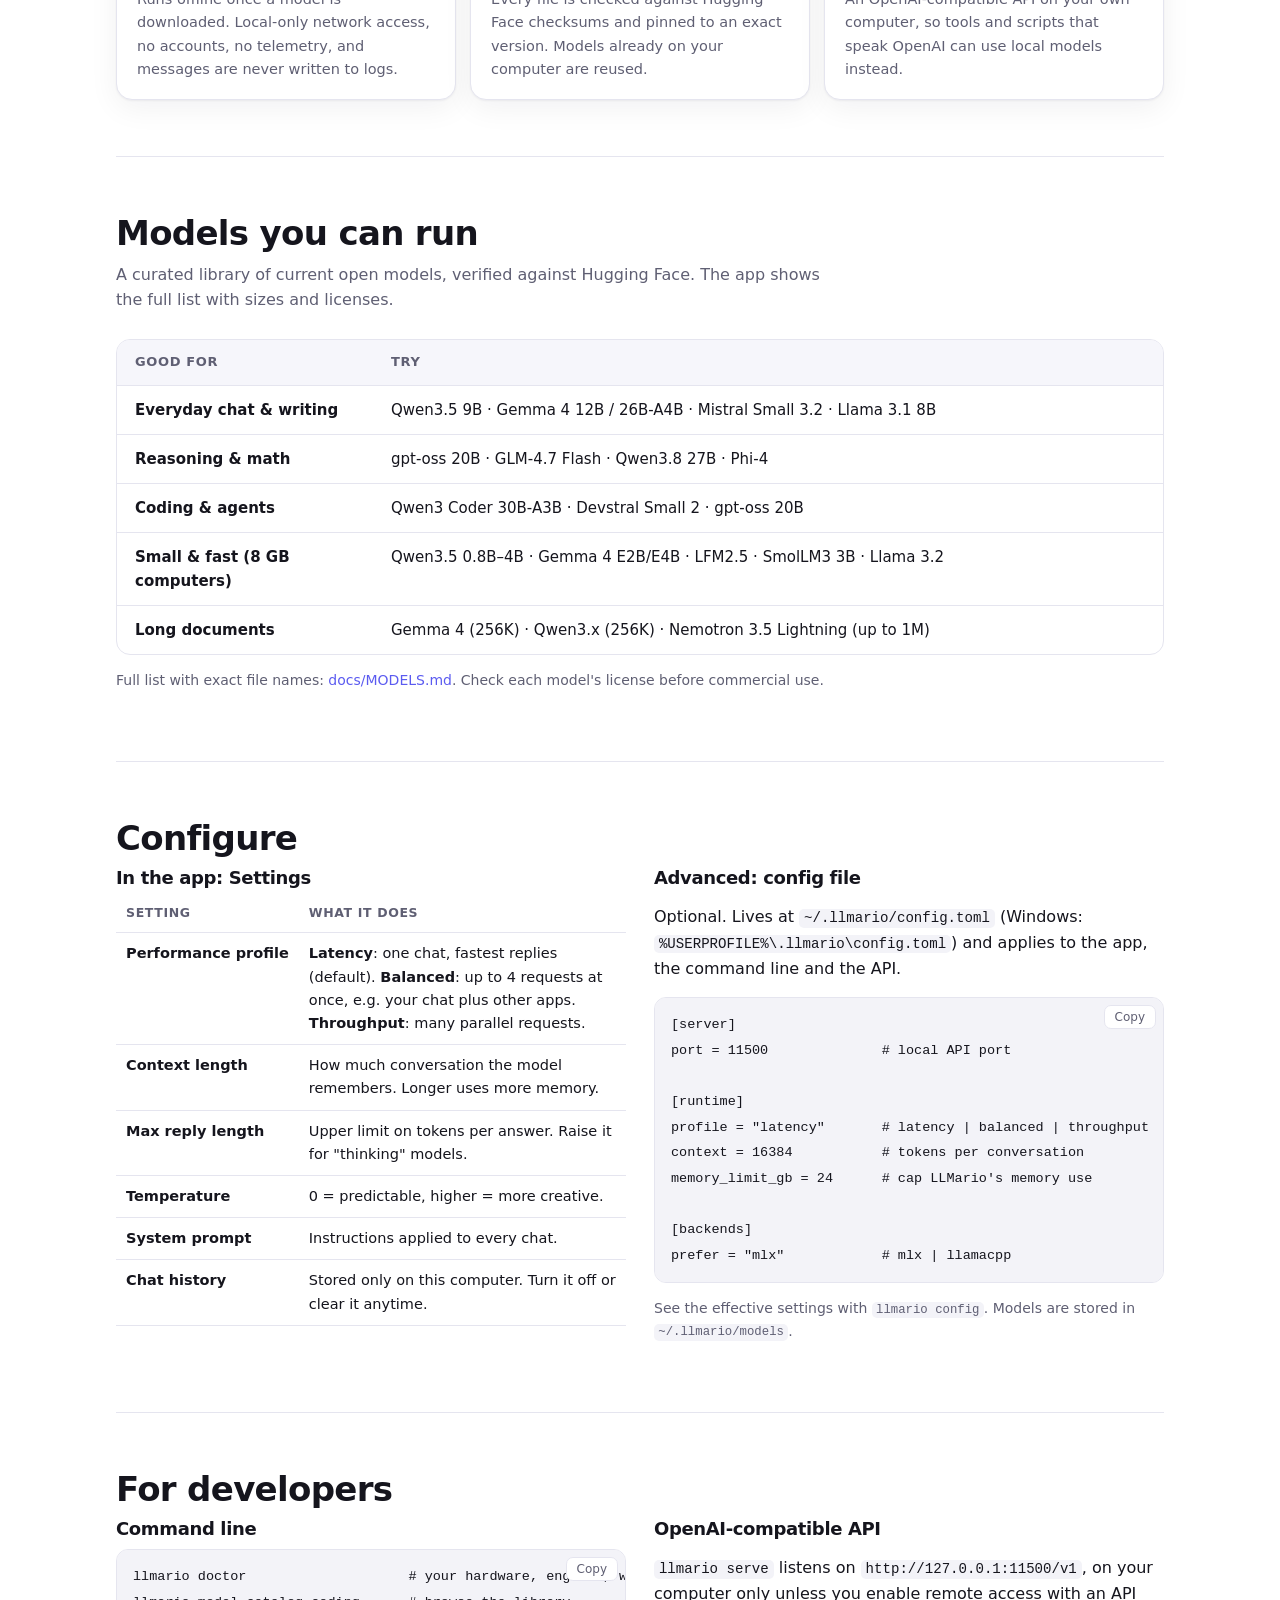
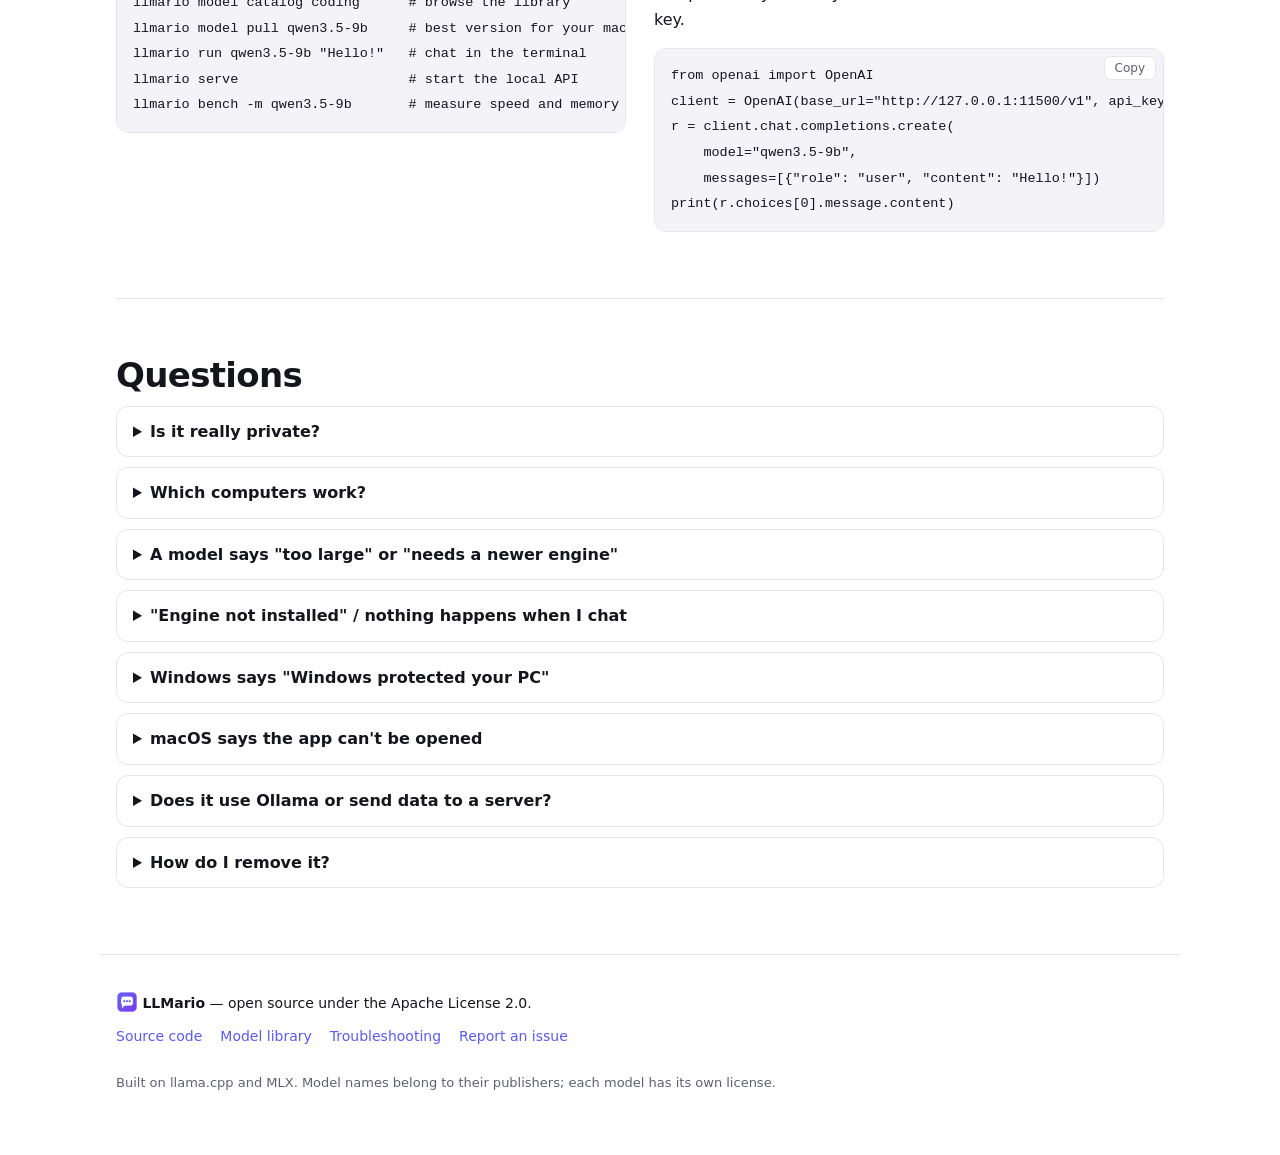
==== commit 62caab33: "Website: bold direct downloads for LLMario Beta in the hero A highlighted box under the stable downl" ====
--- a/website/index.html
+++ b/website/index.html
@@ -31,7 +31,7 @@
         <img class="hero-icon" src="icon.png" alt="LLMario app icon" width="96" height="96" />
         <p class="announces">
           <a class="announce" href="https://github.com/mannysinghx/LLMario/releases/tag/v0.2.0"><span class="pill new">New</span> Now on Windows (preview) →</a>
-          <a class="announce" href="https://github.com/mannysinghx/LLMario/releases/tag/v0.3.0-beta.1" title="LLMario Beta 0.3.0-beta.1 (pre-release) on GitHub"><span class="pill beta">Beta</span> More models fit in 16 GB →</a>
+          <a class="announce" href="#beta"><span class="pill beta">Beta</span> More models fit in 16 GB →</a>
         </p>
         <h1>Run open AI models privately on your Mac or PC</h1>
         <p class="lead">LLMario is a free, open-source app for chatting with open models like Qwen, Gemma, Llama and gpt-oss on your own computer. It picks the right engine for your hardware, checks the model fits in memory before loading it, and never sends your messages anywhere.</p>
@@ -41,6 +41,15 @@
           <a class="btn" data-download="windows" href="https://github.com/mannysinghx/LLMario/releases/download/v0.2.0/LLMario-0.2.0-windows-x64-setup.exe">Download for Windows</a>
         </div>
         <p class="fine">Free · Apache-2.0 · macOS 13+ (Apple Silicon and Intel) · Windows 10/11 x64 (preview) · command line and local API included · <a href="https://github.com/mannysinghx/LLMario/releases/latest">all downloads and checksums</a></p>
+        <div class="beta-cta" id="beta">
+          <p class="beta-cta-title"><span class="pill beta">Beta</span> <strong>New: LLMario Beta 0.3.0</strong></p>
+          <p class="beta-cta-sub">More models fit in 16 GB of memory. Installs next to LLMario without touching it.</p>
+          <div class="cta">
+            <a class="btn beta" href="https://github.com/mannysinghx/LLMario/releases/download/v0.3.0-beta.1/LLMario-Beta-0.3.0-beta.1-macos-universal.dmg">Download Beta for macOS (.dmg)</a>
+            <a class="btn beta" href="https://github.com/mannysinghx/LLMario/releases/download/v0.3.0-beta.1/LLMario-Beta-0.3.0-beta.1-windows-x64-setup.exe">Download Beta for Windows (.exe)</a>
+          </div>
+          <p class="fine">Pre-release · macOS 13+ · Windows 10/11 x64 (not code-signed yet) · needs llama.cpp or MLX-LM · <a href="https://github.com/mannysinghx/LLMario/releases/tag/v0.3.0-beta.1">release notes and checksums</a></p>
+        </div>
       </section>
 
       <section id="how" class="section">
--- a/website/styles.css
+++ b/website/styles.css
@@ -116,6 +116,22 @@
 .pill.new { background: var(--accent); color: #fff; padding: 2px 9px; }
 .pill.beta { background: var(--accent-soft); color: var(--accent-strong); padding: 2px 9px; flex-shrink: 0; }
 
+/* Beta download box in the hero */
+.beta-cta {
+  margin: 30px auto 0; max-width: 660px; padding: 20px 22px 14px;
+  border: 2px solid var(--accent); border-radius: 18px; background: var(--accent-soft); box-shadow: var(--shadow);
+  scroll-margin-top: 84px; /* clear the sticky header when the hero's Beta pill jumps here */
+}
+.beta-cta .pill.beta { background: var(--panel); }
+.beta-cta-title { margin: 0 0 6px; font-size: 21px; font-weight: 800; }
+.beta-cta-title strong { font-weight: 800; }
+.beta-cta-sub { margin: 0 0 16px; color: var(--muted); }
+.btn.beta {
+  font-weight: 800; color: #fff; border-color: transparent;
+  background: linear-gradient(135deg, #4745d6, #7c3aed); box-shadow: 0 6px 18px rgba(71, 69, 214, 0.35);
+}
+.btn.beta:hover { background: linear-gradient(135deg, #3b39c4, #6d28d9); border-color: transparent; }
+
 /* Tabs */
 .tabs { margin: 10px 0; }
 .tab-list { display: inline-flex; gap: 4px; background: var(--bg-soft); border: 1px solid var(--border); padding: 3px; border-radius: 11px; }
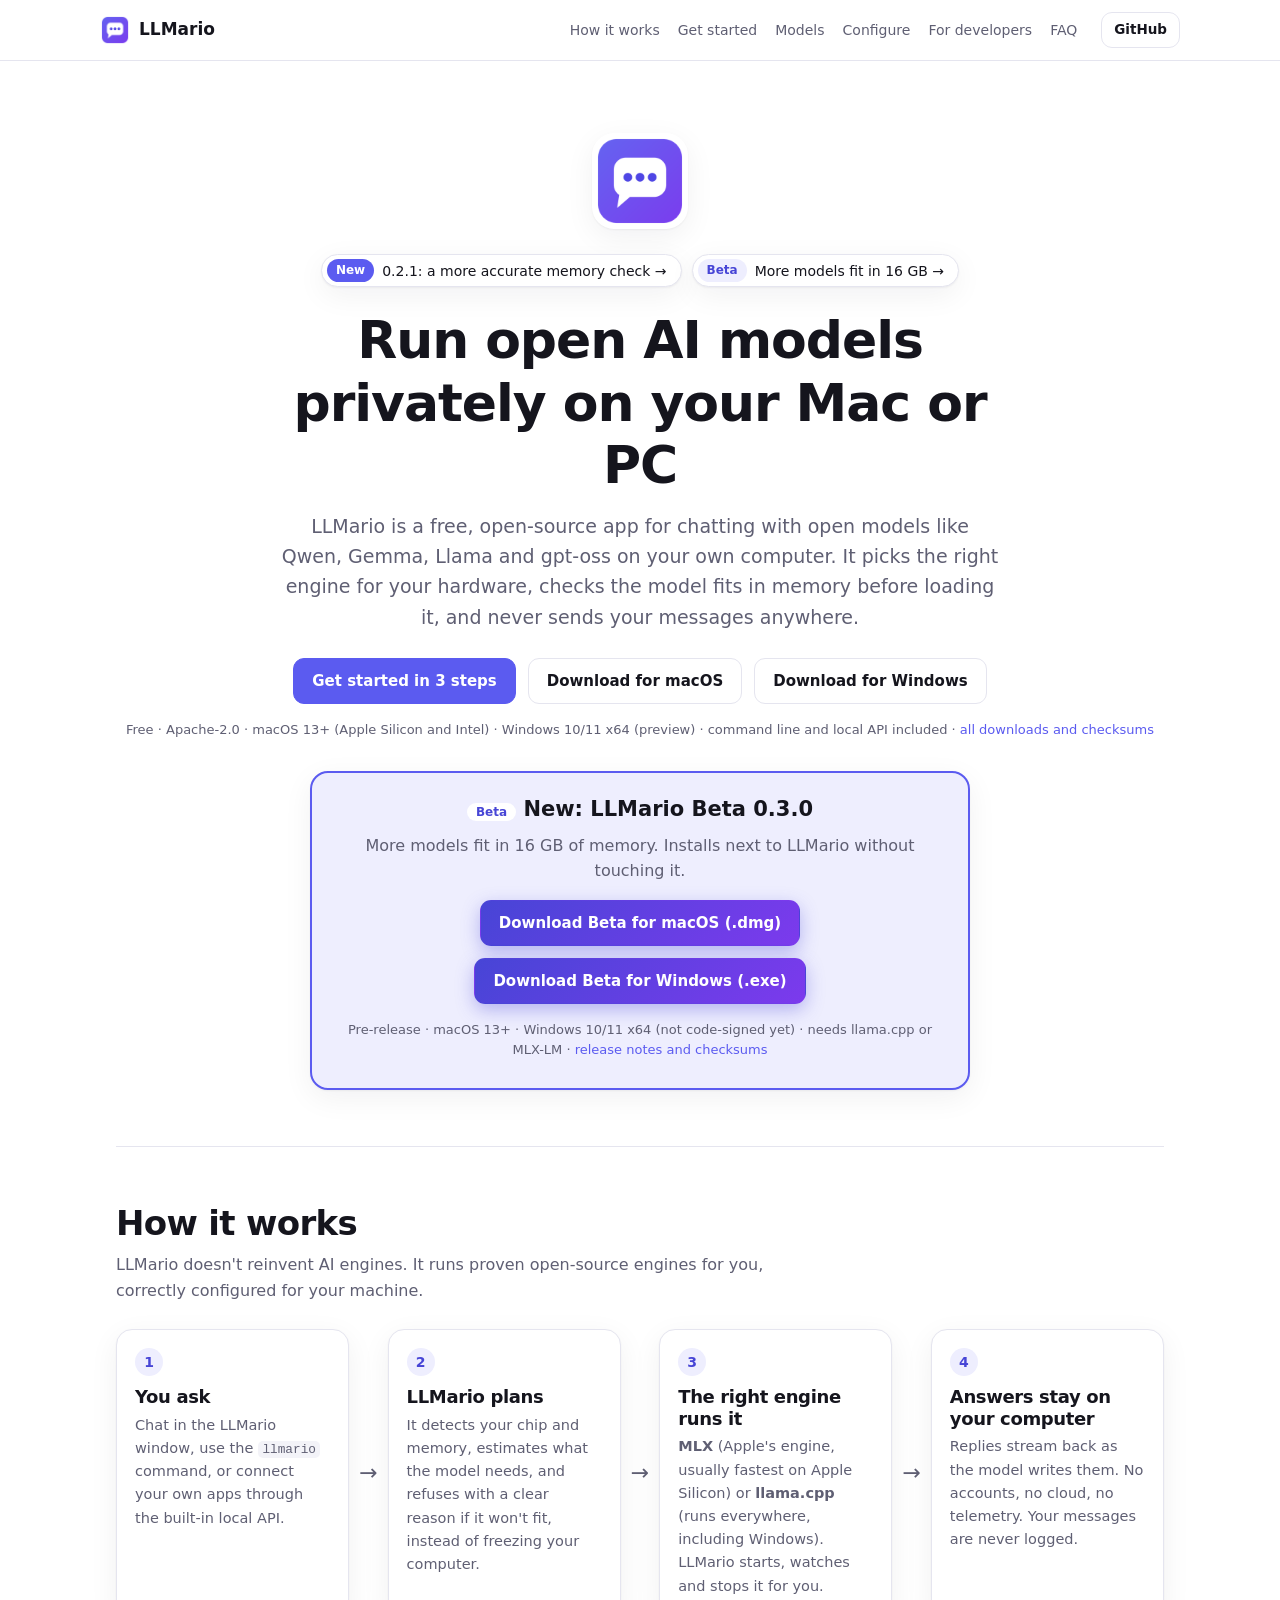
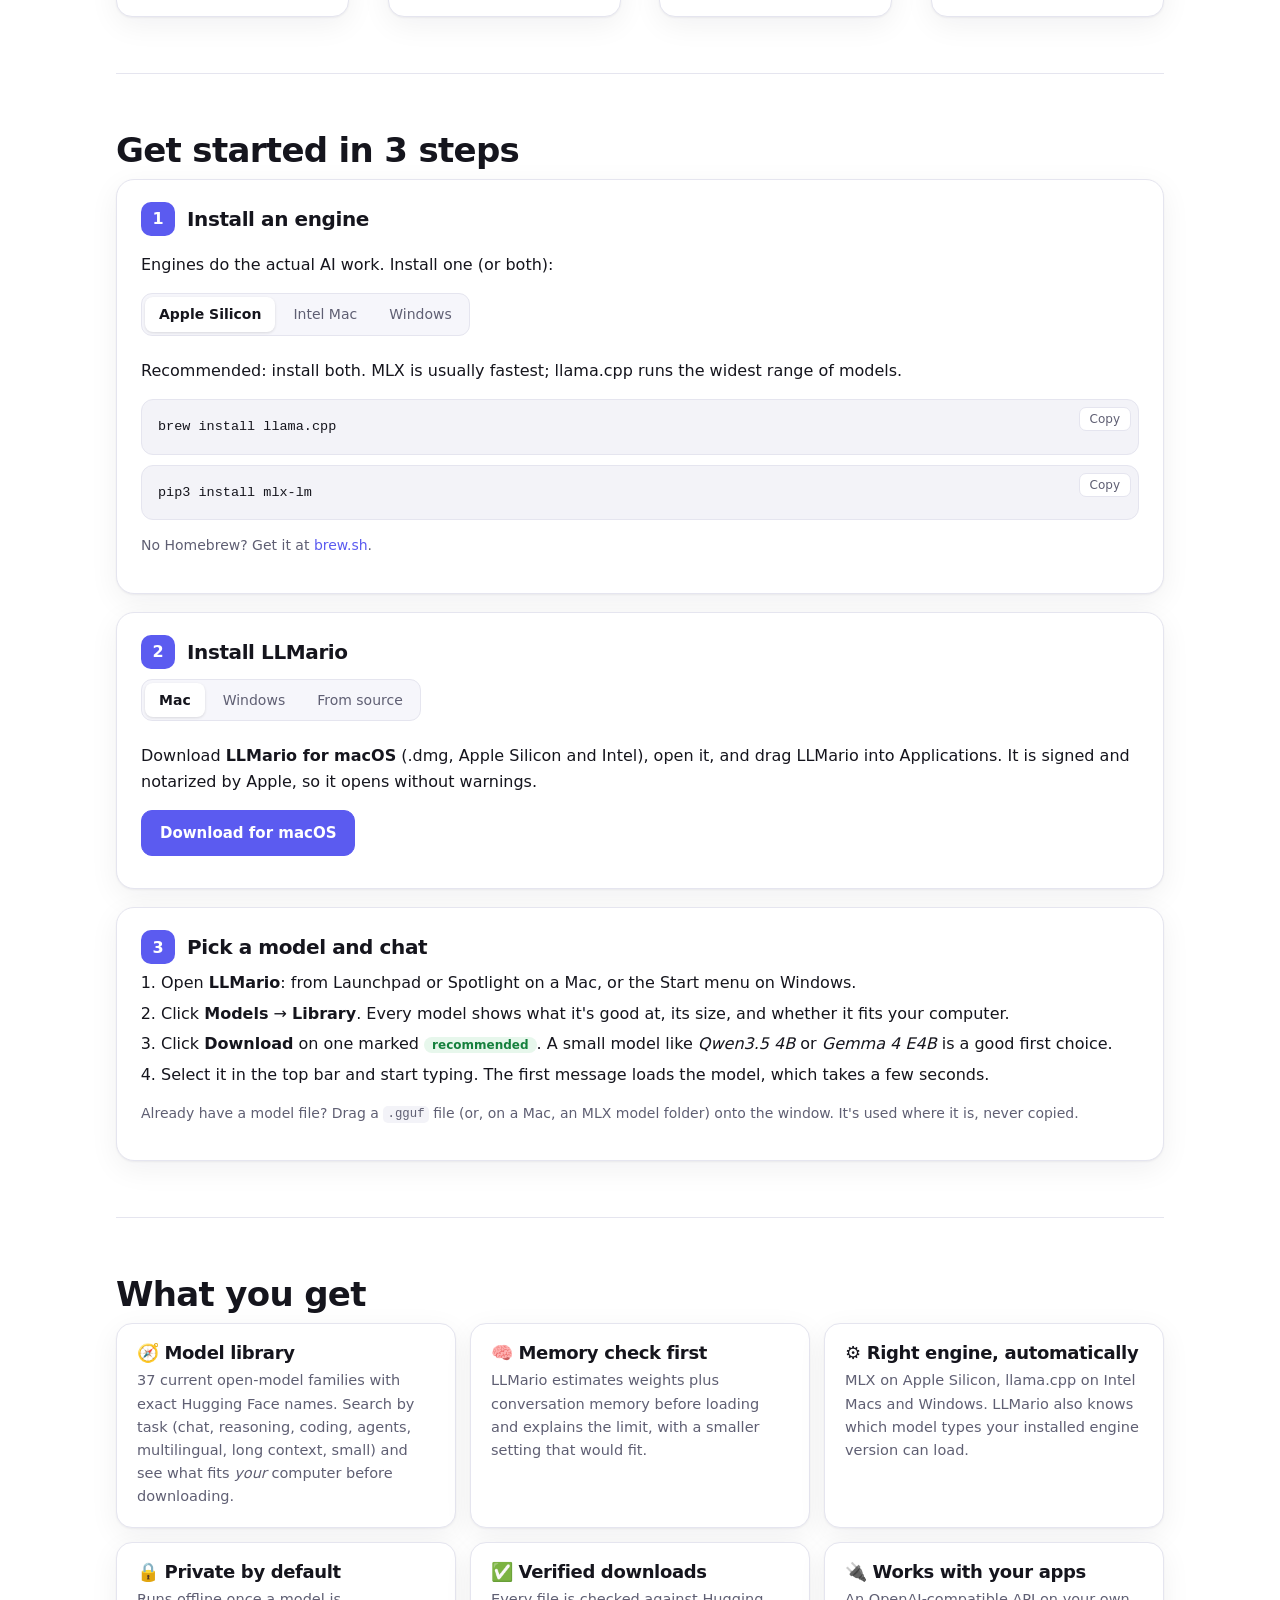
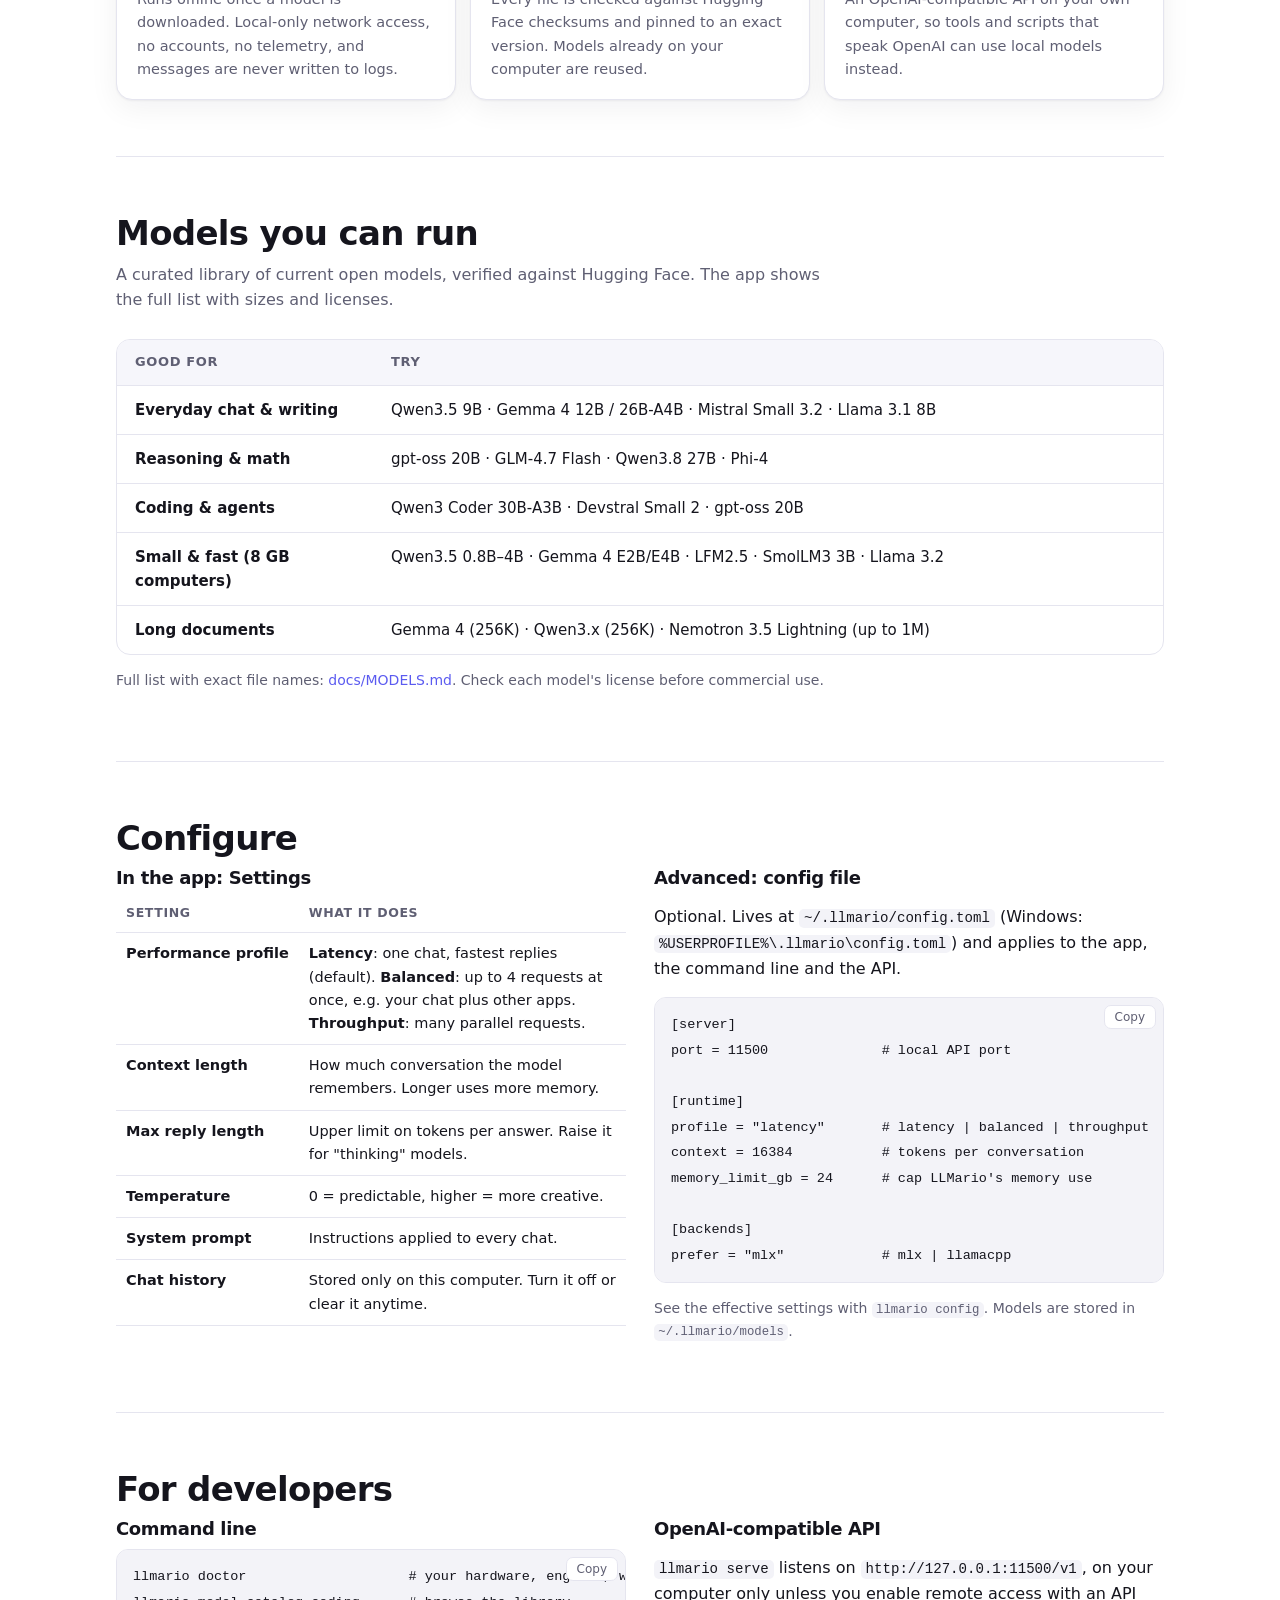
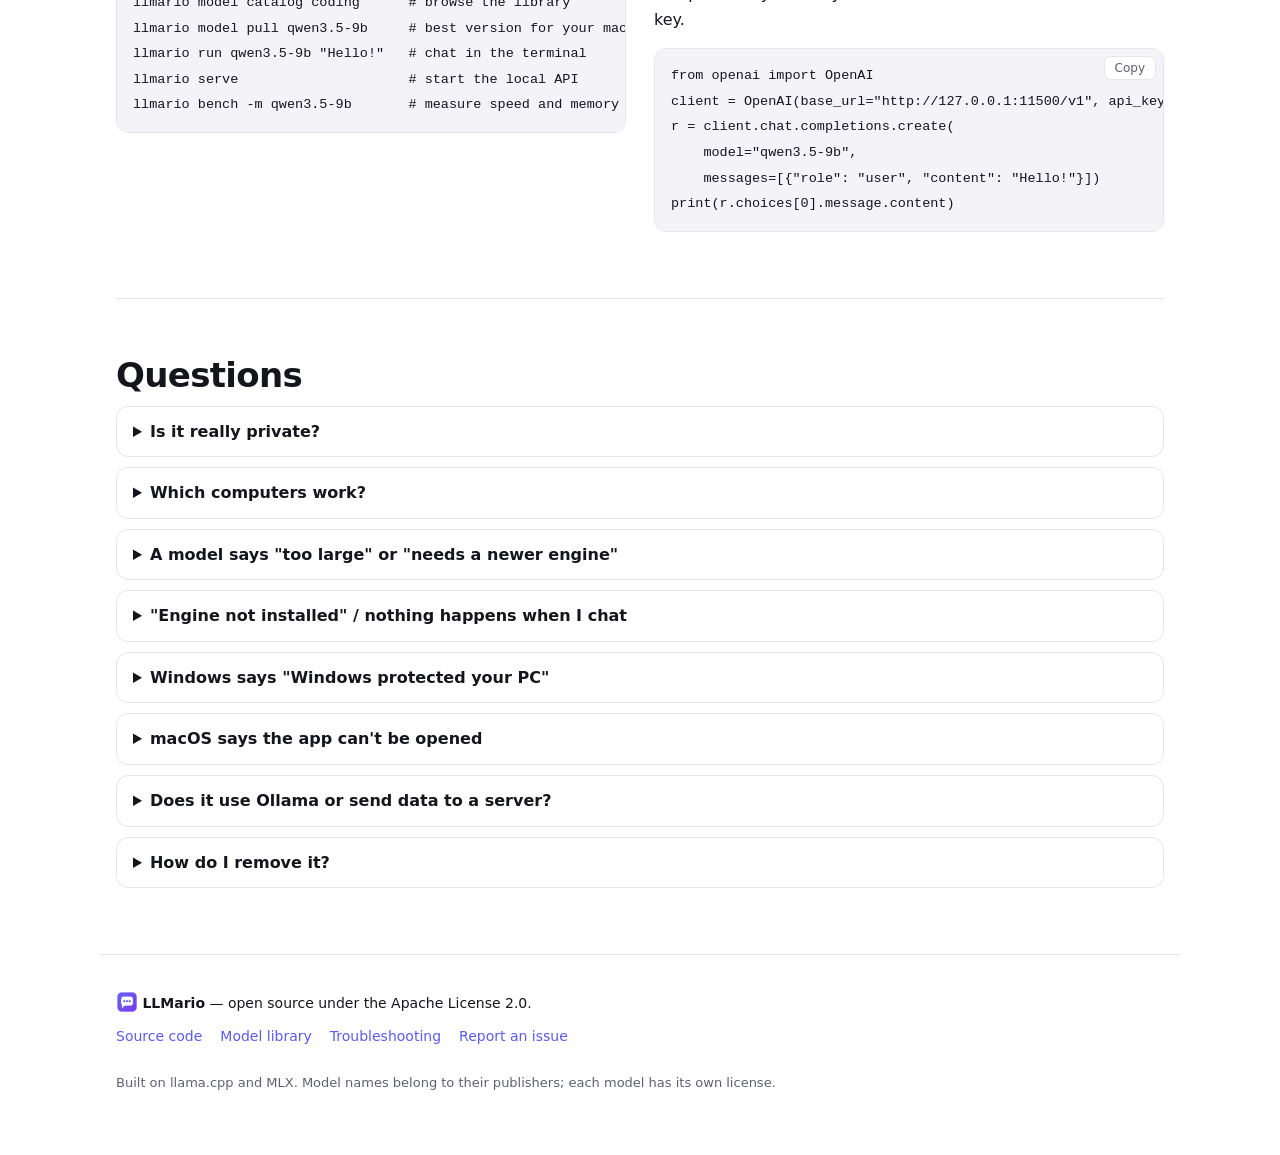
==== commit 9934ae93: "Website and README: download LLMario 0.2.1 The download buttons on llmario.com (hero and "Get starte" ====
--- a/website/index.html
+++ b/website/index.html
@@ -30,25 +30,25 @@
       <section class="hero">
         <img class="hero-icon" src="icon.png" alt="LLMario app icon" width="96" height="96" />
         <p class="announces">
-          <a class="announce" href="https://github.com/mannysinghx/LLMario/releases/tag/v0.2.0"><span class="pill new">New</span> Now on Windows (preview) →</a>
+          <a class="announce" href="https://github.com/mannysinghx/LLMario/releases/tag/v0.2.1"><span class="pill new">New</span> 0.2.1: a more accurate memory check →</a>
           <a class="announce" href="#beta"><span class="pill beta">Beta</span> More models fit in 16 GB →</a>
         </p>
         <h1>Run open AI models privately on your Mac or PC</h1>
         <p class="lead">LLMario is a free, open-source app for chatting with open models like Qwen, Gemma, Llama and gpt-oss on your own computer. It picks the right engine for your hardware, checks the model fits in memory before loading it, and never sends your messages anywhere.</p>
         <div class="cta">
           <a class="btn primary" href="#start">Get started in 3 steps</a>
-          <a class="btn" data-download="mac" href="https://github.com/mannysinghx/LLMario/releases/download/v0.2.0/LLMario-0.2.0-macos-universal.dmg">Download for macOS</a>
-          <a class="btn" data-download="windows" href="https://github.com/mannysinghx/LLMario/releases/download/v0.2.0/LLMario-0.2.0-windows-x64-setup.exe">Download for Windows</a>
+          <a class="btn" data-download="mac" href="https://github.com/mannysinghx/LLMario/releases/download/v0.2.1/LLMario-0.2.1-macos-universal.dmg">Download for macOS</a>
+          <a class="btn" data-download="windows" href="https://github.com/mannysinghx/LLMario/releases/download/v0.2.1/LLMario-0.2.1-windows-x64-setup.exe">Download for Windows</a>
         </div>
         <p class="fine">Free · Apache-2.0 · macOS 13+ (Apple Silicon and Intel) · Windows 10/11 x64 (preview) · command line and local API included · <a href="https://github.com/mannysinghx/LLMario/releases/latest">all downloads and checksums</a></p>
         <div class="beta-cta" id="beta">
           <p class="beta-cta-title"><span class="pill beta">Beta</span> <strong>New: LLMario Beta 0.3.0</strong></p>
           <p class="beta-cta-sub">More models fit in 16 GB of memory. Installs next to LLMario without touching it.</p>
           <div class="cta">
-            <a class="btn beta" href="https://github.com/mannysinghx/LLMario/releases/download/v0.3.0-beta.1/LLMario-Beta-0.3.0-beta.1-macos-universal.dmg">Download Beta for macOS (.dmg)</a>
-            <a class="btn beta" href="https://github.com/mannysinghx/LLMario/releases/download/v0.3.0-beta.1/LLMario-Beta-0.3.0-beta.1-windows-x64-setup.exe">Download Beta for Windows (.exe)</a>
-          </div>
-          <p class="fine">Pre-release · macOS 13+ · Windows 10/11 x64 (not code-signed yet) · needs llama.cpp or MLX-LM · <a href="https://github.com/mannysinghx/LLMario/releases/tag/v0.3.0-beta.1">release notes and checksums</a></p>
+            <a class="btn beta" href="https://github.com/mannysinghx/LLMario/releases/download/v0.3.0-beta.2/LLMario-Beta-0.3.0-beta.2-macos-universal.dmg">Download Beta for macOS (.dmg)</a>
+            <a class="btn beta" href="https://github.com/mannysinghx/LLMario/releases/download/v0.3.0-beta.2/LLMario-Beta-0.3.0-beta.2-windows-x64-setup.exe">Download Beta for Windows (.exe)</a>
+          </div>
+          <p class="fine">Pre-release · macOS 13+ · Windows 10/11 x64 (not code-signed yet) · needs llama.cpp or MLX-LM · <a href="https://github.com/mannysinghx/LLMario/releases/tag/v0.3.0-beta.2">release notes and checksums</a></p>
         </div>
       </section>
 
@@ -122,13 +122,13 @@
               </div>
               <div class="tab-panel" data-panel="dmg">
                 <p>Download <strong>LLMario for macOS</strong> (.dmg, Apple Silicon and Intel), open it, and drag LLMario into Applications. It is signed and notarized by Apple, so it opens without warnings.</p>
-                <a class="btn primary" href="https://github.com/mannysinghx/LLMario/releases/download/v0.2.0/LLMario-0.2.0-macos-universal.dmg">Download for macOS</a>
+                <a class="btn primary" href="https://github.com/mannysinghx/LLMario/releases/download/v0.2.1/LLMario-0.2.1-macos-universal.dmg">Download for macOS</a>
               </div>
               <div class="tab-panel" data-panel="exe" hidden>
                 <p>Download <strong>LLMario for Windows</strong> (10 and 11, 64-bit) and run the installer. It installs for your account only, with no admin rights needed. Windows 10 may also install Microsoft's WebView2 component; Windows 11 already has it.</p>
-                <a class="btn primary" href="https://github.com/mannysinghx/LLMario/releases/download/v0.2.0/LLMario-0.2.0-windows-x64-setup.exe">Download for Windows</a>
+                <a class="btn primary" href="https://github.com/mannysinghx/LLMario/releases/download/v0.2.1/LLMario-0.2.1-windows-x64-setup.exe">Download for Windows</a>
                 <p class="note"><strong>Preview:</strong> the installer isn't code-signed yet, so Windows may show "Windows protected your PC". Click <strong>More info</strong> → <strong>Run anyway</strong>.</p>
-                <p class="note">Just the command-line tool? Download <a href="https://github.com/mannysinghx/LLMario/releases/download/v0.2.0/llmario-0.2.0-windows-x64.zip">llmario for Windows (.zip)</a>, unzip it anywhere and run <code>llmario.exe</code>.</p>
+                <p class="note">Just the command-line tool? Download <a href="https://github.com/mannysinghx/LLMario/releases/download/v0.2.1/llmario-0.2.1-windows-x64.zip">llmario for Windows (.zip)</a>, unzip it anywhere and run <code>llmario.exe</code>.</p>
               </div>
               <div class="tab-panel" data-panel="source" hidden>
                 <p>Builds and installs <code>LLMario.app</code> and the <code>llmario</code> command. Needs <a href="https://rustup.rs">Rust</a> and Xcode Command Line Tools (<code>xcode-select --install</code>). The script checks both first.</p>
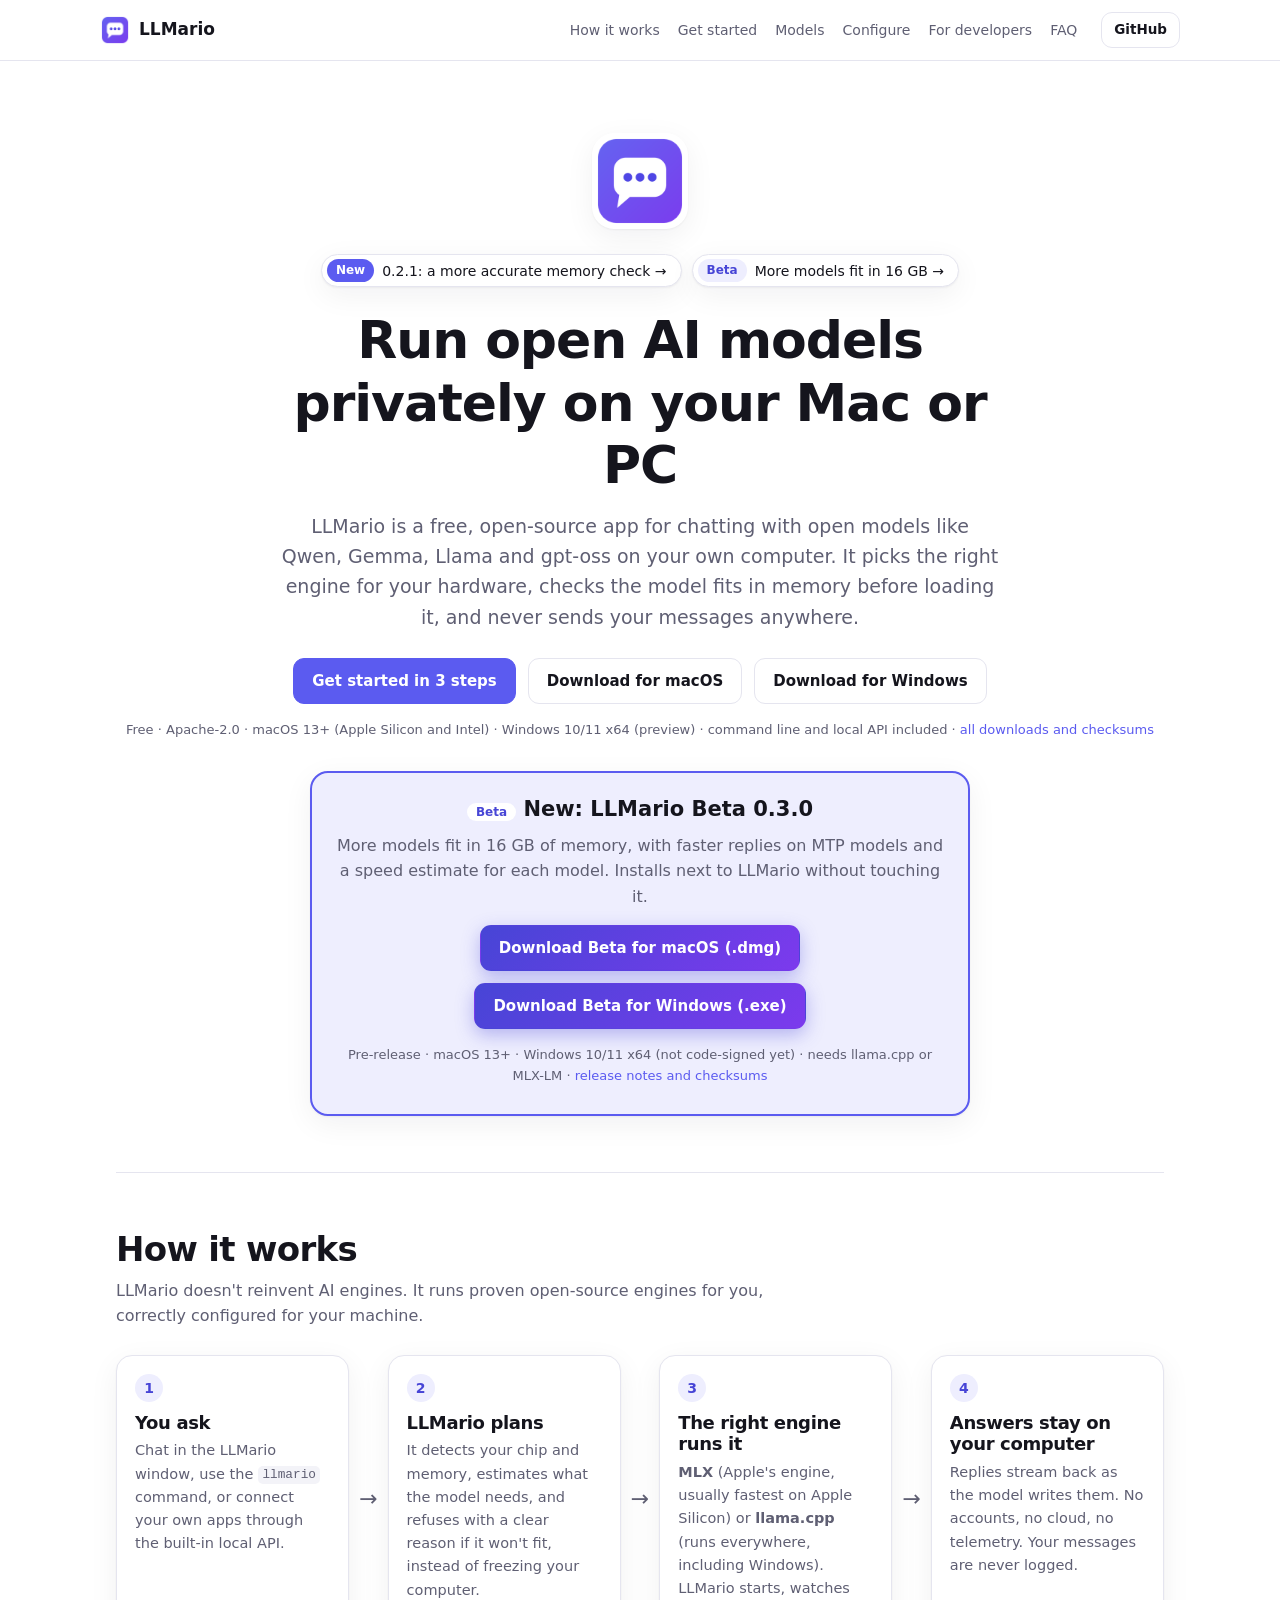
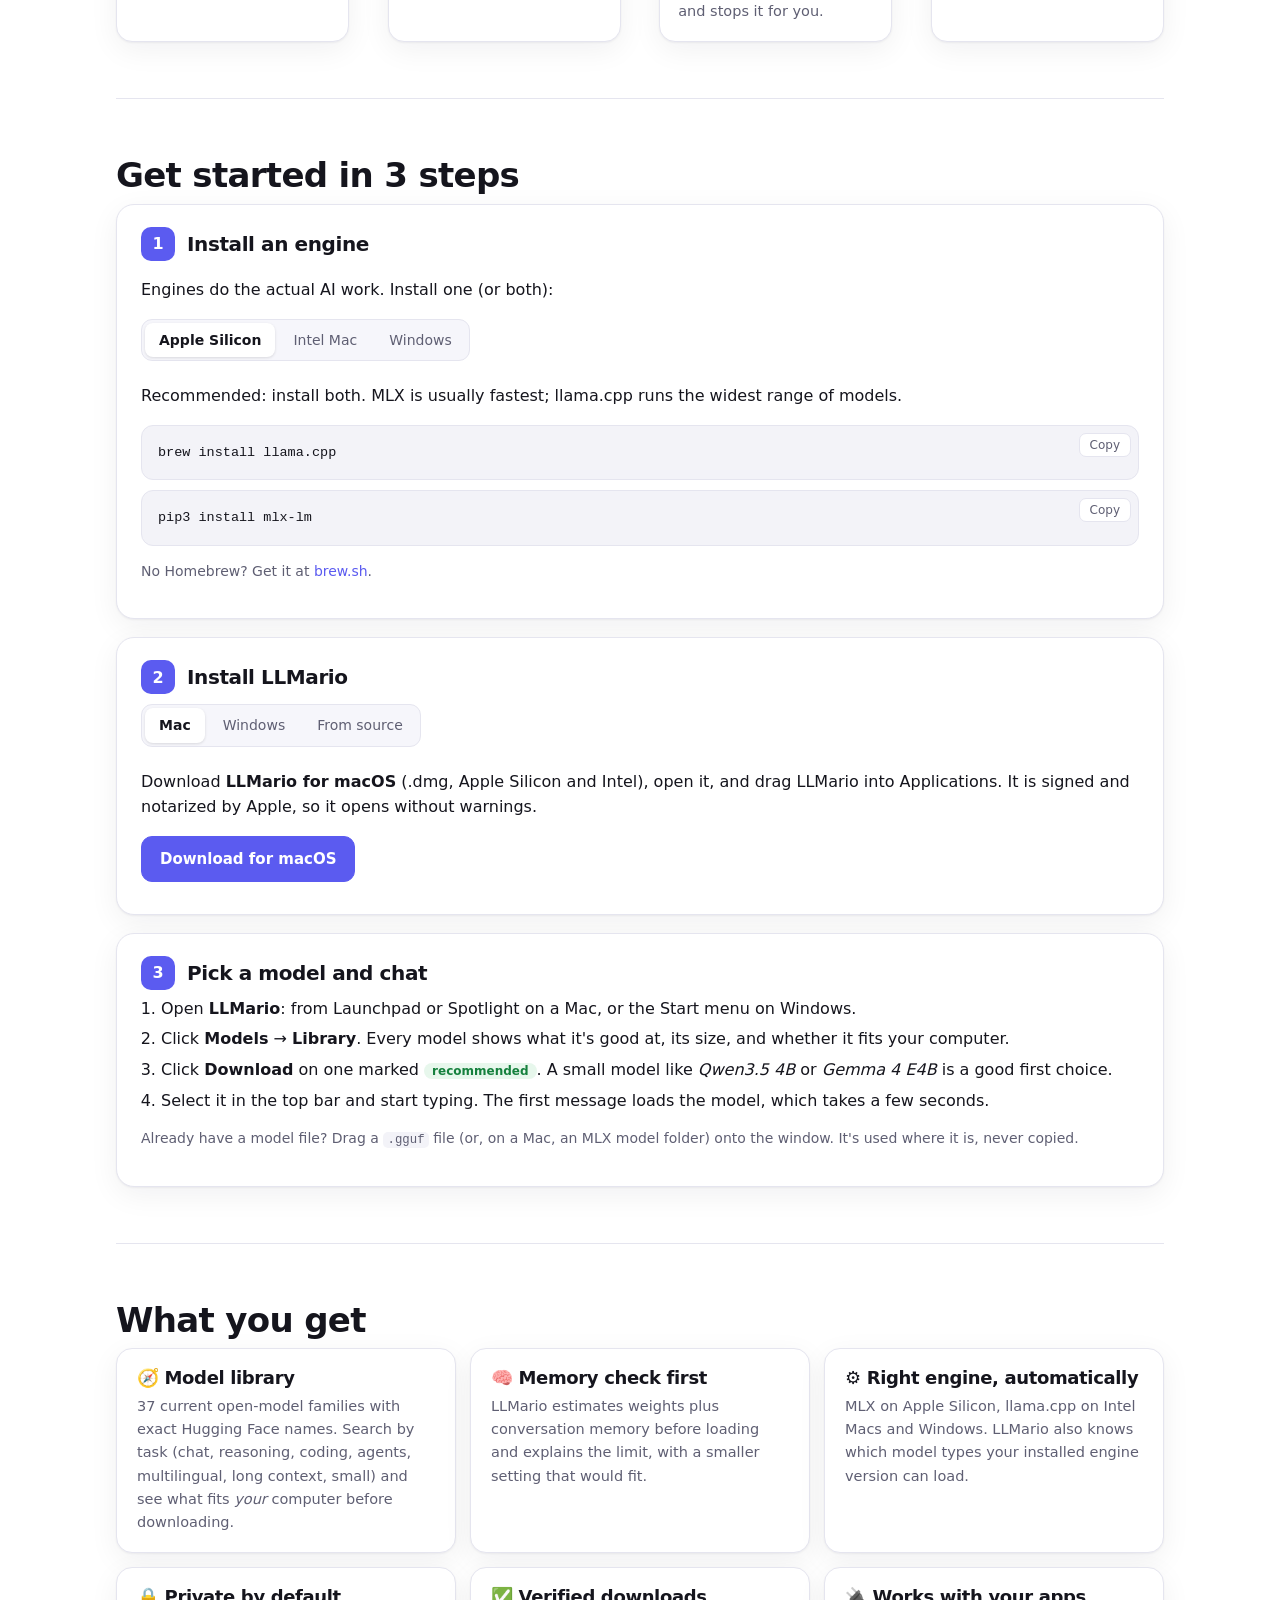
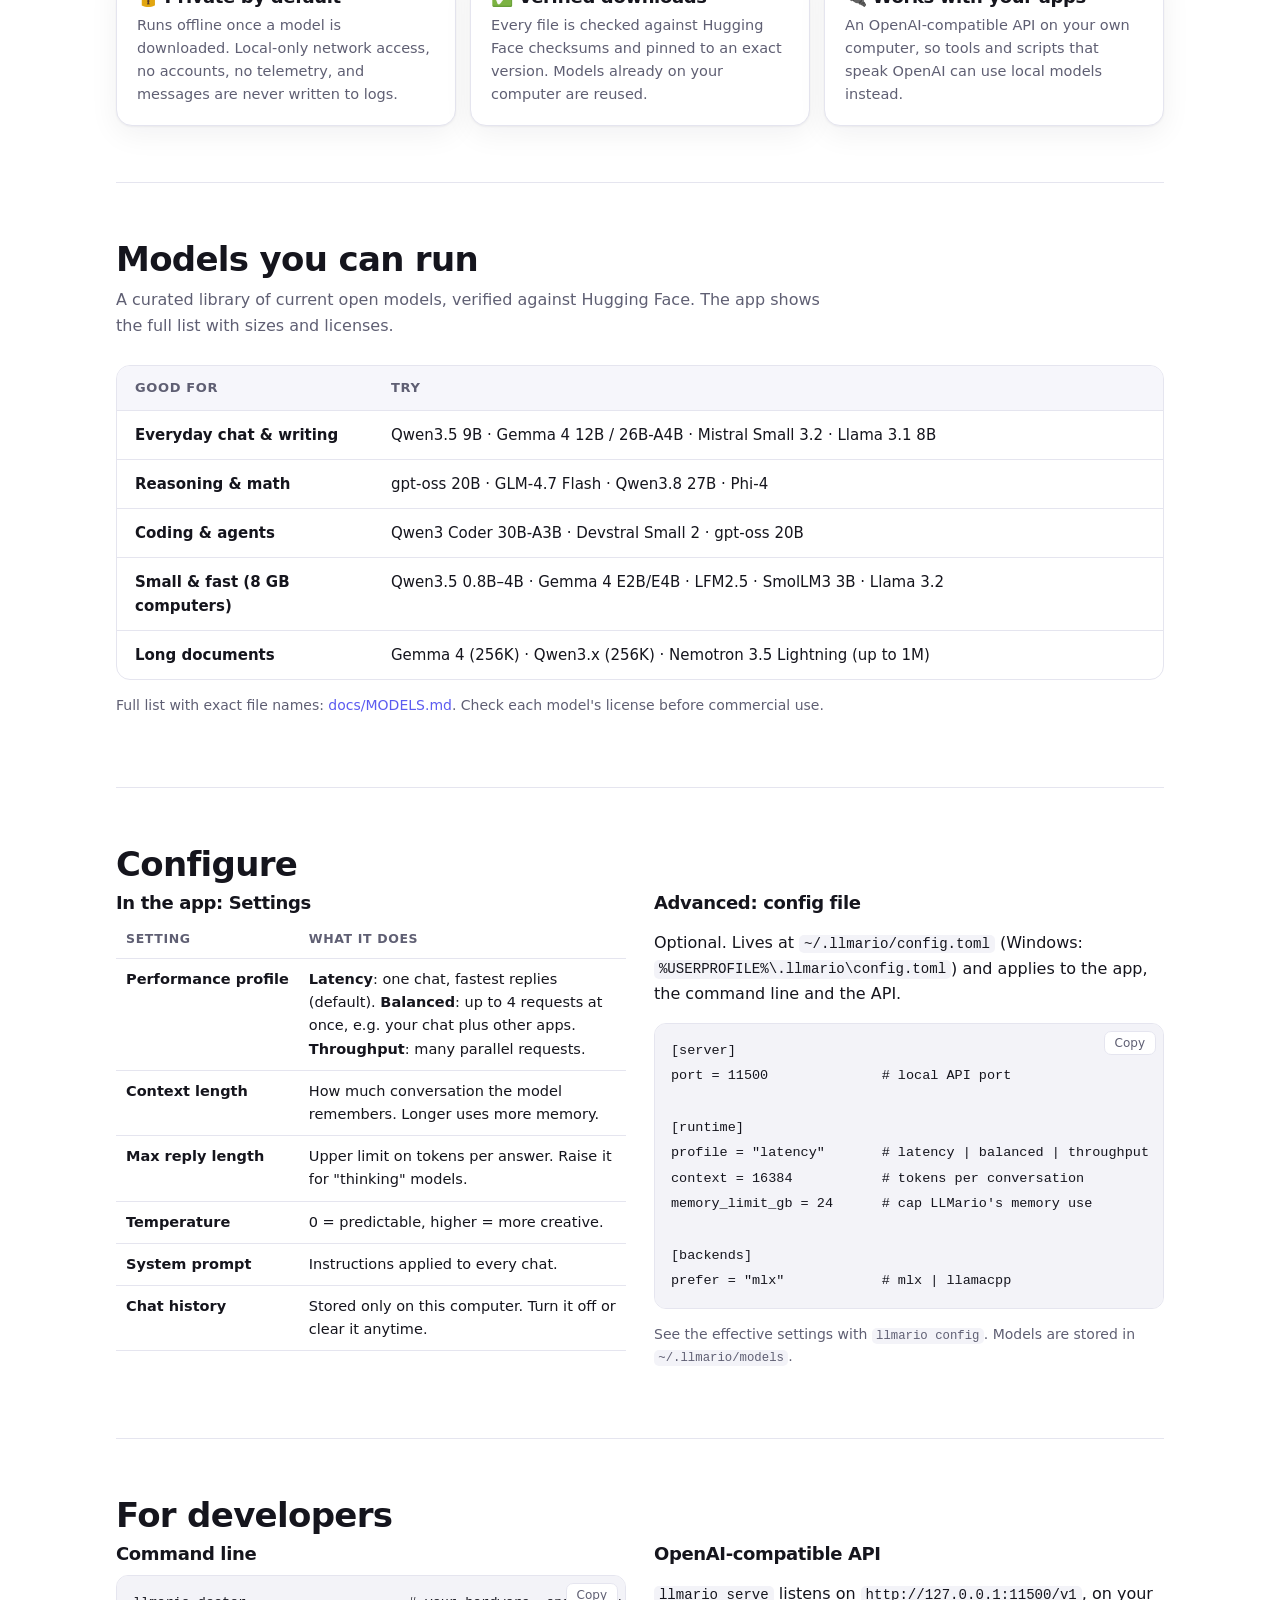
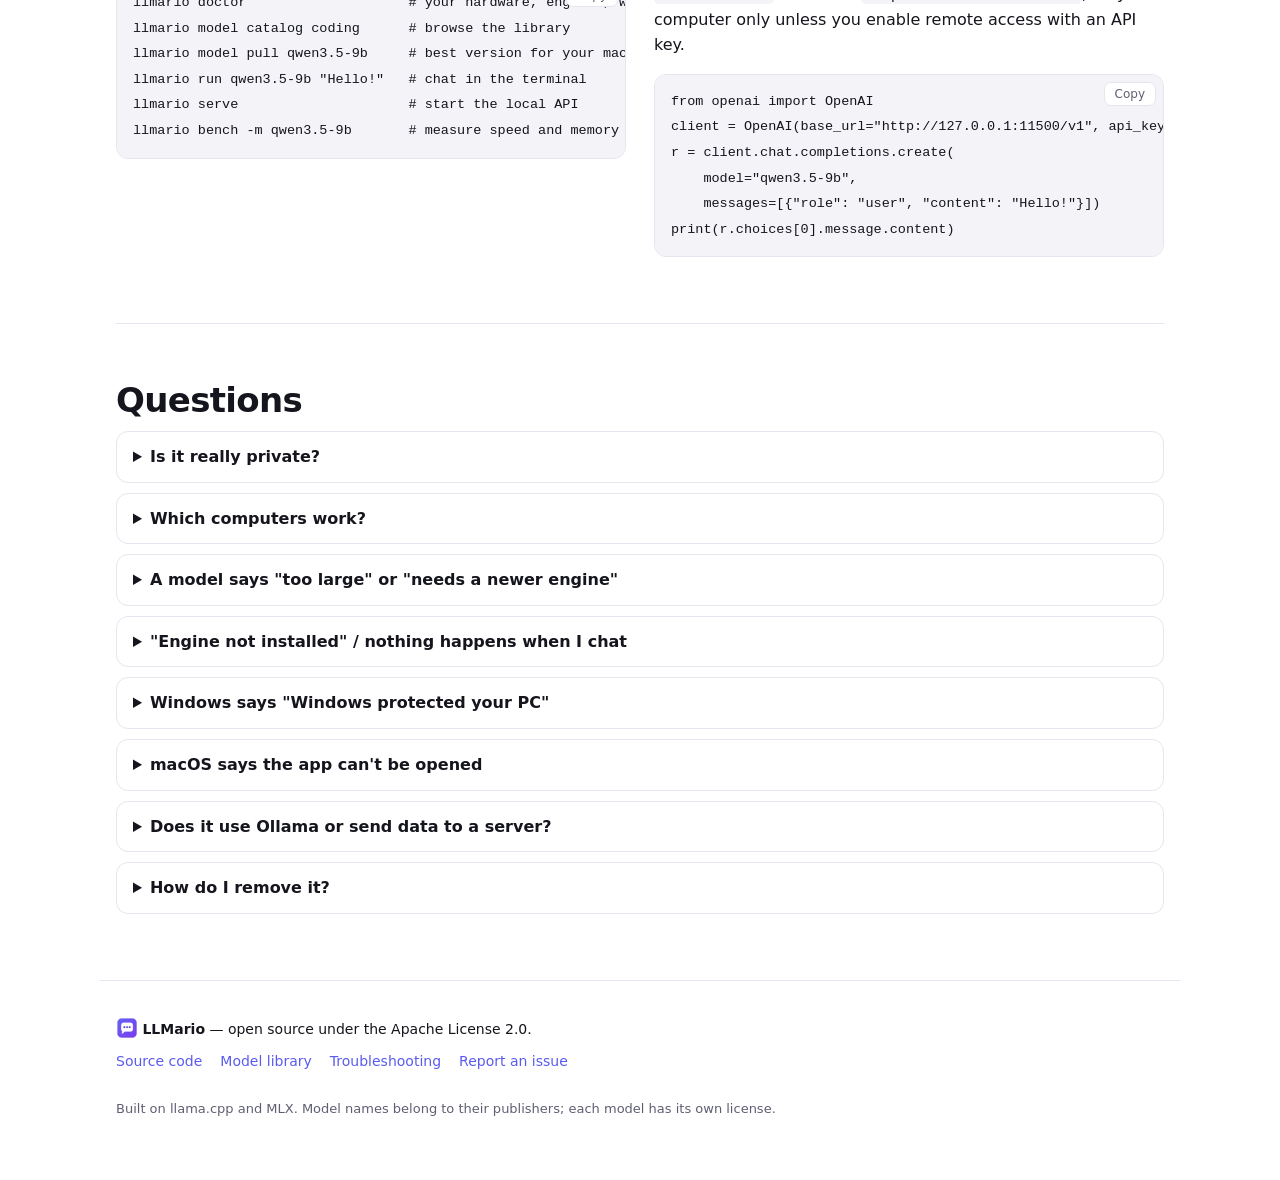
==== commit a06f10d0: "Website: point the beta downloads at 0.3.0-beta.3 The hero's beta box downloads LLMario Beta 0.3.0-b" ====
--- a/website/index.html
+++ b/website/index.html
@@ -43,12 +43,12 @@
         <p class="fine">Free · Apache-2.0 · macOS 13+ (Apple Silicon and Intel) · Windows 10/11 x64 (preview) · command line and local API included · <a href="https://github.com/mannysinghx/LLMario/releases/latest">all downloads and checksums</a></p>
         <div class="beta-cta" id="beta">
           <p class="beta-cta-title"><span class="pill beta">Beta</span> <strong>New: LLMario Beta 0.3.0</strong></p>
-          <p class="beta-cta-sub">More models fit in 16 GB of memory. Installs next to LLMario without touching it.</p>
+          <p class="beta-cta-sub">More models fit in 16 GB of memory, with faster replies on MTP models and a speed estimate for each model. Installs next to LLMario without touching it.</p>
           <div class="cta">
-            <a class="btn beta" href="https://github.com/mannysinghx/LLMario/releases/download/v0.3.0-beta.2/LLMario-Beta-0.3.0-beta.2-macos-universal.dmg">Download Beta for macOS (.dmg)</a>
-            <a class="btn beta" href="https://github.com/mannysinghx/LLMario/releases/download/v0.3.0-beta.2/LLMario-Beta-0.3.0-beta.2-windows-x64-setup.exe">Download Beta for Windows (.exe)</a>
-          </div>
-          <p class="fine">Pre-release · macOS 13+ · Windows 10/11 x64 (not code-signed yet) · needs llama.cpp or MLX-LM · <a href="https://github.com/mannysinghx/LLMario/releases/tag/v0.3.0-beta.2">release notes and checksums</a></p>
+            <a class="btn beta" href="https://github.com/mannysinghx/LLMario/releases/download/v0.3.0-beta.3/LLMario-Beta-0.3.0-beta.3-macos-universal.dmg">Download Beta for macOS (.dmg)</a>
+            <a class="btn beta" href="https://github.com/mannysinghx/LLMario/releases/download/v0.3.0-beta.3/LLMario-Beta-0.3.0-beta.3-windows-x64-setup.exe">Download Beta for Windows (.exe)</a>
+          </div>
+          <p class="fine">Pre-release · macOS 13+ · Windows 10/11 x64 (not code-signed yet) · needs llama.cpp or MLX-LM · <a href="https://github.com/mannysinghx/LLMario/releases/tag/v0.3.0-beta.3">release notes and checksums</a></p>
         </div>
       </section>
 
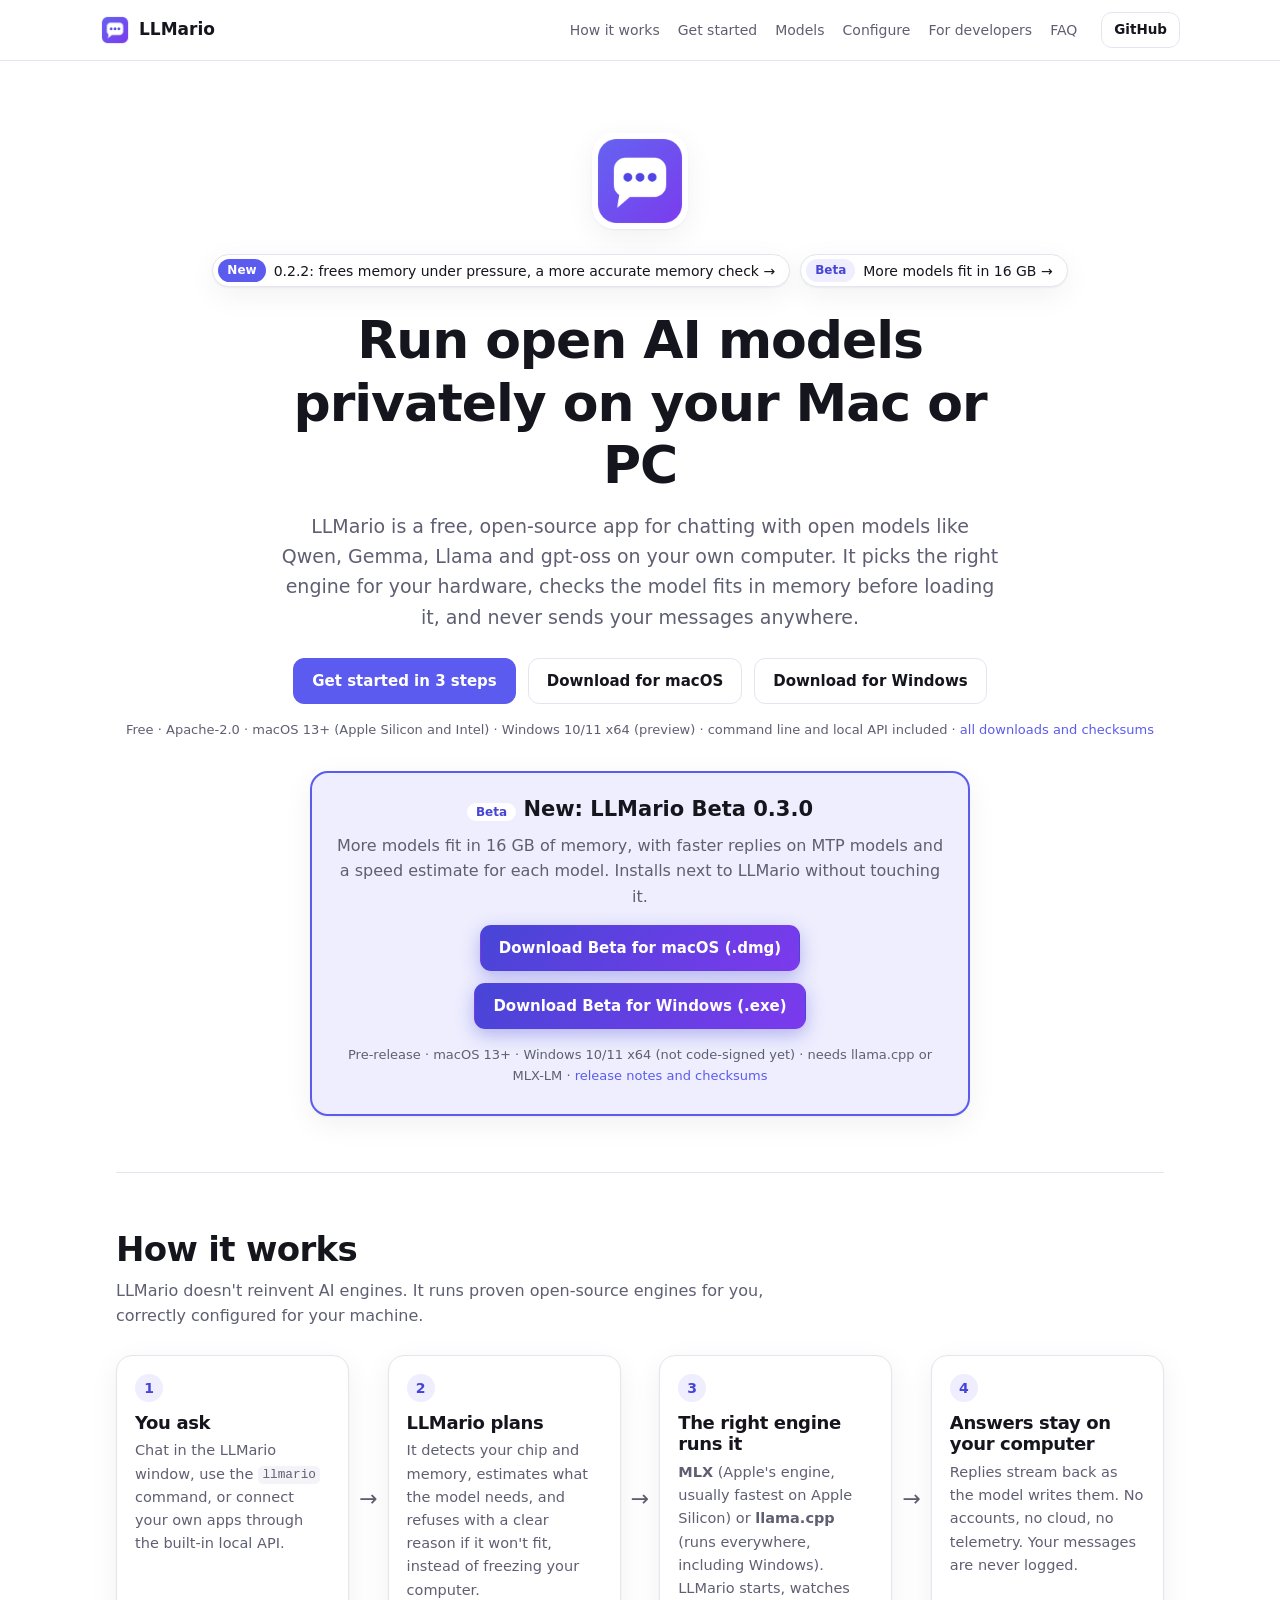
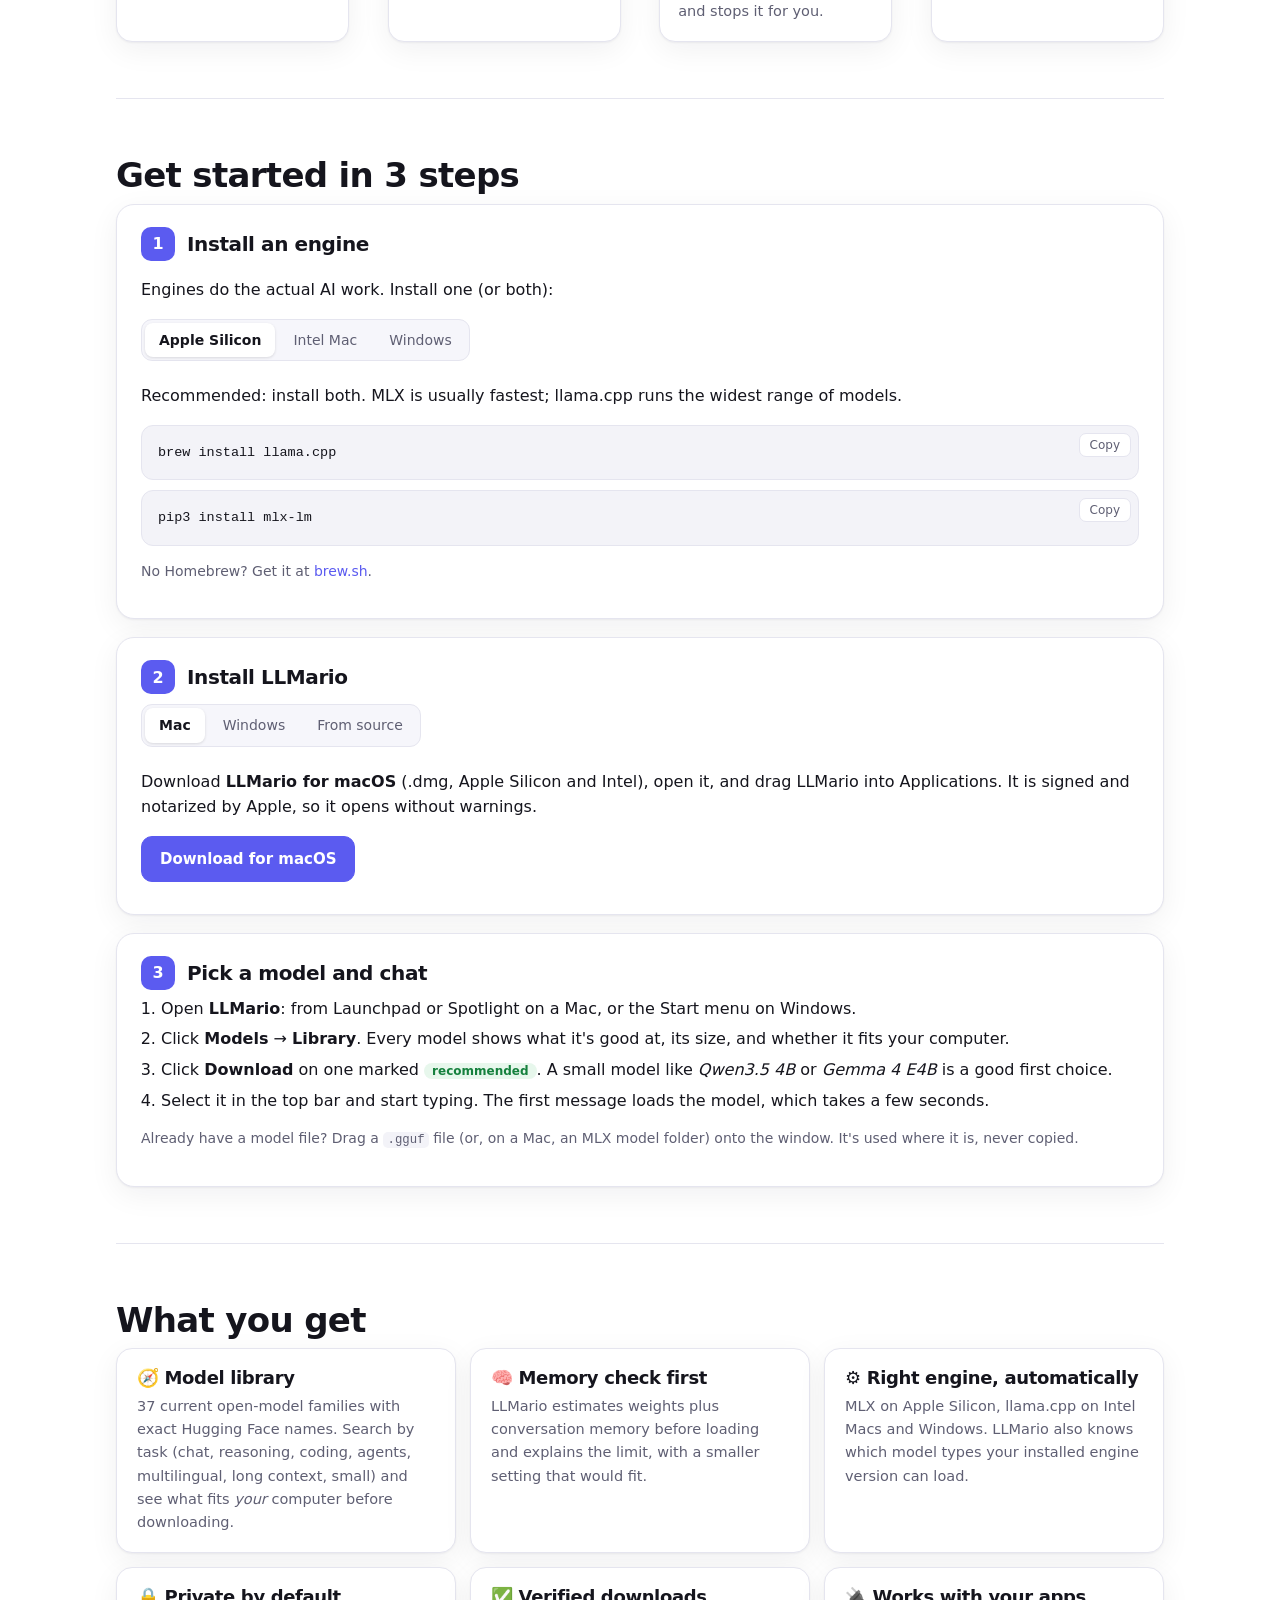
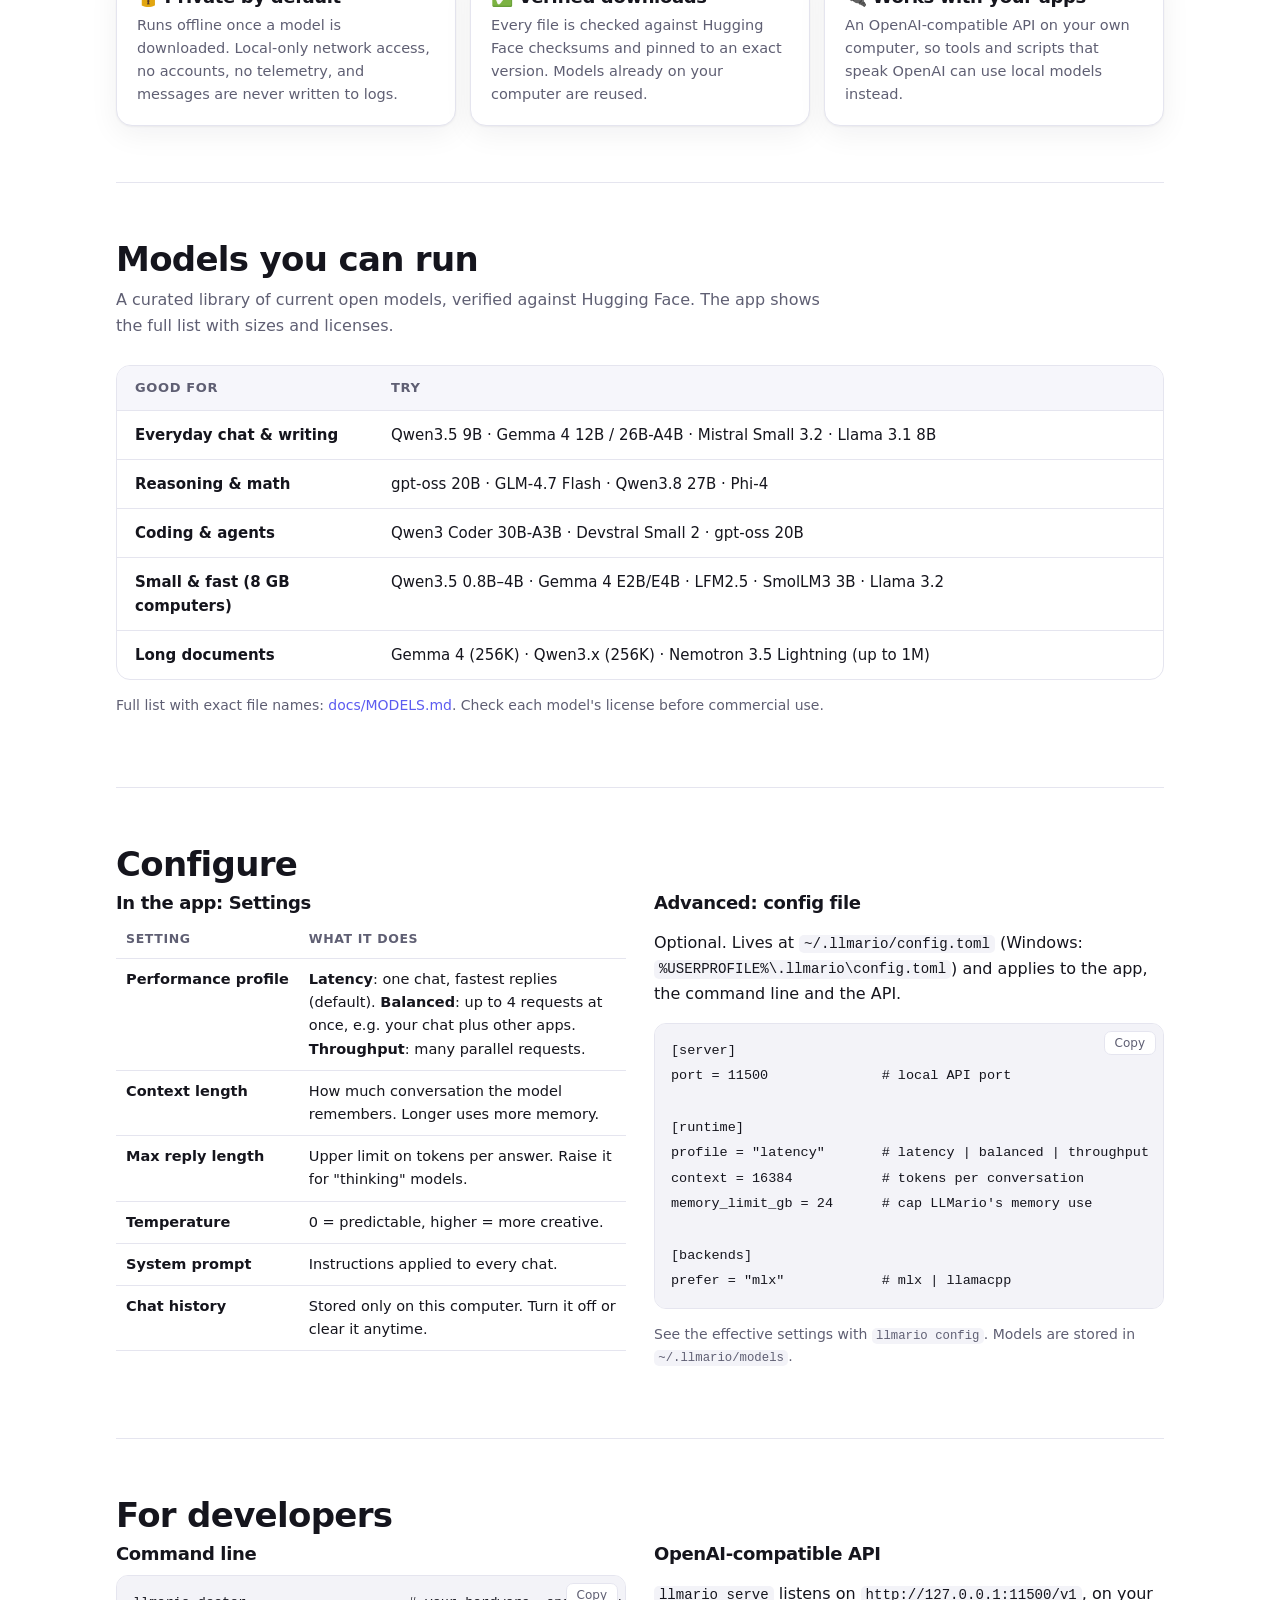
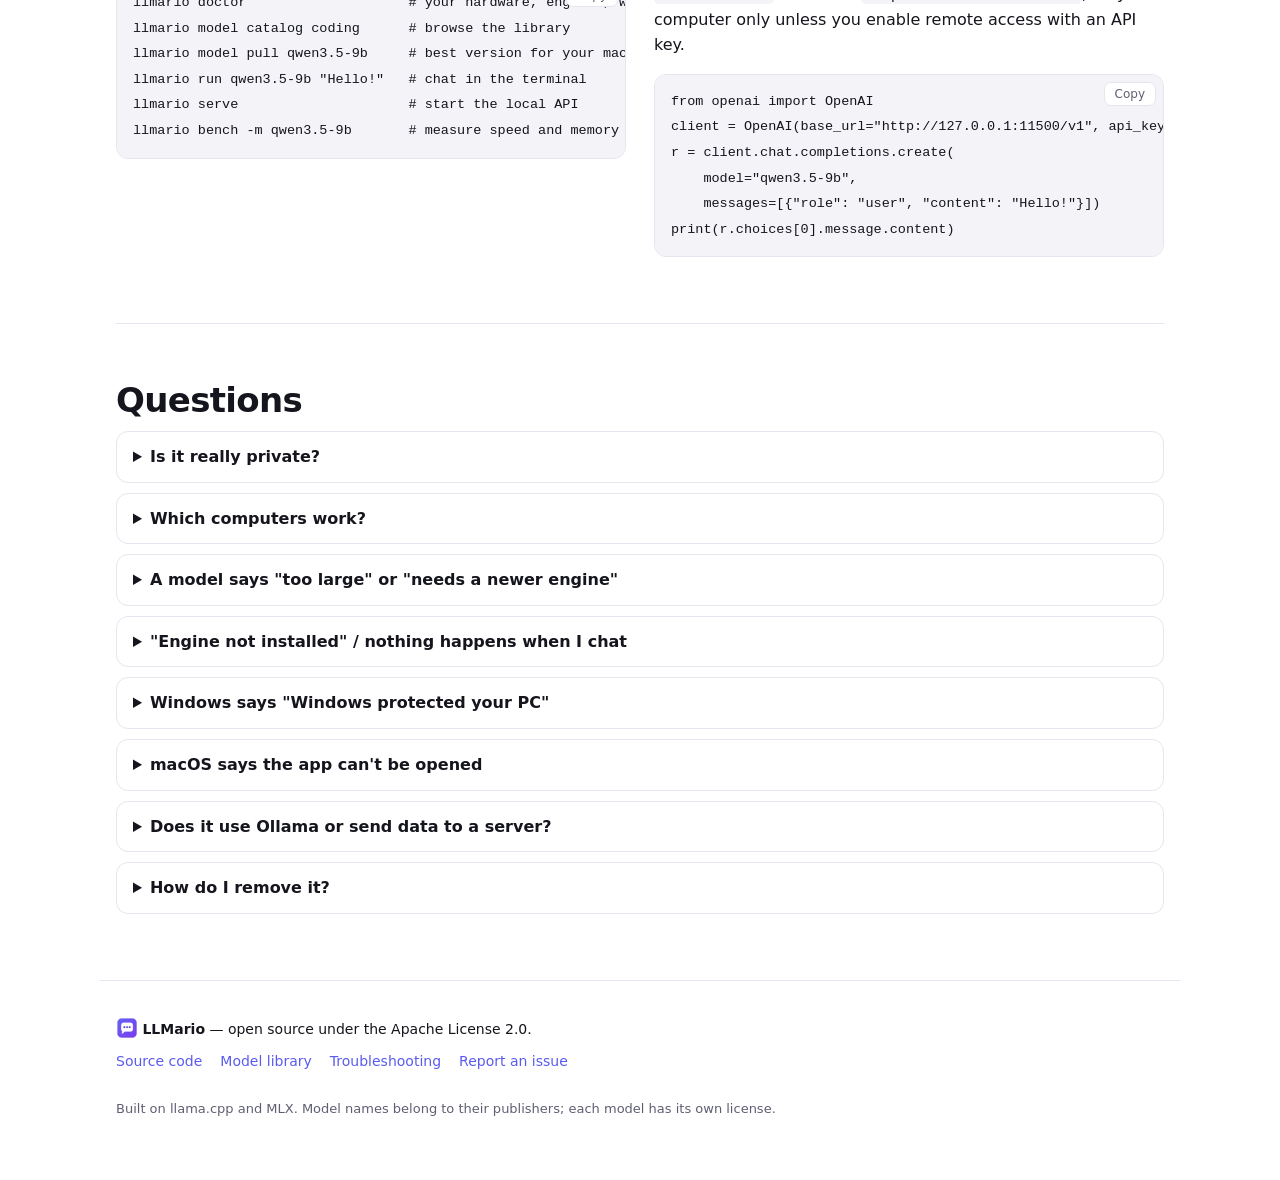
==== commit 0bb96e86: "Site and README: download links point at 0.2.2 Co-Authored-By: Claude Sonnet 5.5 <noreply@anthropic." ====
--- a/website/index.html
+++ b/website/index.html
@@ -30,15 +30,15 @@
       <section class="hero">
         <img class="hero-icon" src="icon.png" alt="LLMario app icon" width="96" height="96" />
         <p class="announces">
-          <a class="announce" href="https://github.com/mannysinghx/LLMario/releases/tag/v0.2.1"><span class="pill new">New</span> 0.2.1: a more accurate memory check →</a>
+          <a class="announce" href="https://github.com/mannysinghx/LLMario/releases/tag/v0.2.2"><span class="pill new">New</span> 0.2.2: frees memory under pressure, a more accurate memory check →</a>
           <a class="announce" href="#beta"><span class="pill beta">Beta</span> More models fit in 16 GB →</a>
         </p>
         <h1>Run open AI models privately on your Mac or PC</h1>
         <p class="lead">LLMario is a free, open-source app for chatting with open models like Qwen, Gemma, Llama and gpt-oss on your own computer. It picks the right engine for your hardware, checks the model fits in memory before loading it, and never sends your messages anywhere.</p>
         <div class="cta">
           <a class="btn primary" href="#start">Get started in 3 steps</a>
-          <a class="btn" data-download="mac" href="https://github.com/mannysinghx/LLMario/releases/download/v0.2.1/LLMario-0.2.1-macos-universal.dmg">Download for macOS</a>
-          <a class="btn" data-download="windows" href="https://github.com/mannysinghx/LLMario/releases/download/v0.2.1/LLMario-0.2.1-windows-x64-setup.exe">Download for Windows</a>
+          <a class="btn" data-download="mac" href="https://github.com/mannysinghx/LLMario/releases/download/v0.2.2/LLMario-0.2.2-macos-universal.dmg">Download for macOS</a>
+          <a class="btn" data-download="windows" href="https://github.com/mannysinghx/LLMario/releases/download/v0.2.2/LLMario-0.2.2-windows-x64-setup.exe">Download for Windows</a>
         </div>
         <p class="fine">Free · Apache-2.0 · macOS 13+ (Apple Silicon and Intel) · Windows 10/11 x64 (preview) · command line and local API included · <a href="https://github.com/mannysinghx/LLMario/releases/latest">all downloads and checksums</a></p>
         <div class="beta-cta" id="beta">
@@ -122,13 +122,13 @@
               </div>
               <div class="tab-panel" data-panel="dmg">
                 <p>Download <strong>LLMario for macOS</strong> (.dmg, Apple Silicon and Intel), open it, and drag LLMario into Applications. It is signed and notarized by Apple, so it opens without warnings.</p>
-                <a class="btn primary" href="https://github.com/mannysinghx/LLMario/releases/download/v0.2.1/LLMario-0.2.1-macos-universal.dmg">Download for macOS</a>
+                <a class="btn primary" href="https://github.com/mannysinghx/LLMario/releases/download/v0.2.2/LLMario-0.2.2-macos-universal.dmg">Download for macOS</a>
               </div>
               <div class="tab-panel" data-panel="exe" hidden>
                 <p>Download <strong>LLMario for Windows</strong> (10 and 11, 64-bit) and run the installer. It installs for your account only, with no admin rights needed. Windows 10 may also install Microsoft's WebView2 component; Windows 11 already has it.</p>
-                <a class="btn primary" href="https://github.com/mannysinghx/LLMario/releases/download/v0.2.1/LLMario-0.2.1-windows-x64-setup.exe">Download for Windows</a>
+                <a class="btn primary" href="https://github.com/mannysinghx/LLMario/releases/download/v0.2.2/LLMario-0.2.2-windows-x64-setup.exe">Download for Windows</a>
                 <p class="note"><strong>Preview:</strong> the installer isn't code-signed yet, so Windows may show "Windows protected your PC". Click <strong>More info</strong> → <strong>Run anyway</strong>.</p>
-                <p class="note">Just the command-line tool? Download <a href="https://github.com/mannysinghx/LLMario/releases/download/v0.2.1/llmario-0.2.1-windows-x64.zip">llmario for Windows (.zip)</a>, unzip it anywhere and run <code>llmario.exe</code>.</p>
+                <p class="note">Just the command-line tool? Download <a href="https://github.com/mannysinghx/LLMario/releases/download/v0.2.2/llmario-0.2.2-windows-x64.zip">llmario for Windows (.zip)</a>, unzip it anywhere and run <code>llmario.exe</code>.</p>
               </div>
               <div class="tab-panel" data-panel="source" hidden>
                 <p>Builds and installs <code>LLMario.app</code> and the <code>llmario</code> command. Needs <a href="https://rustup.rs">Rust</a> and Xcode Command Line Tools (<code>xcode-select --install</code>). The script checks both first.</p>
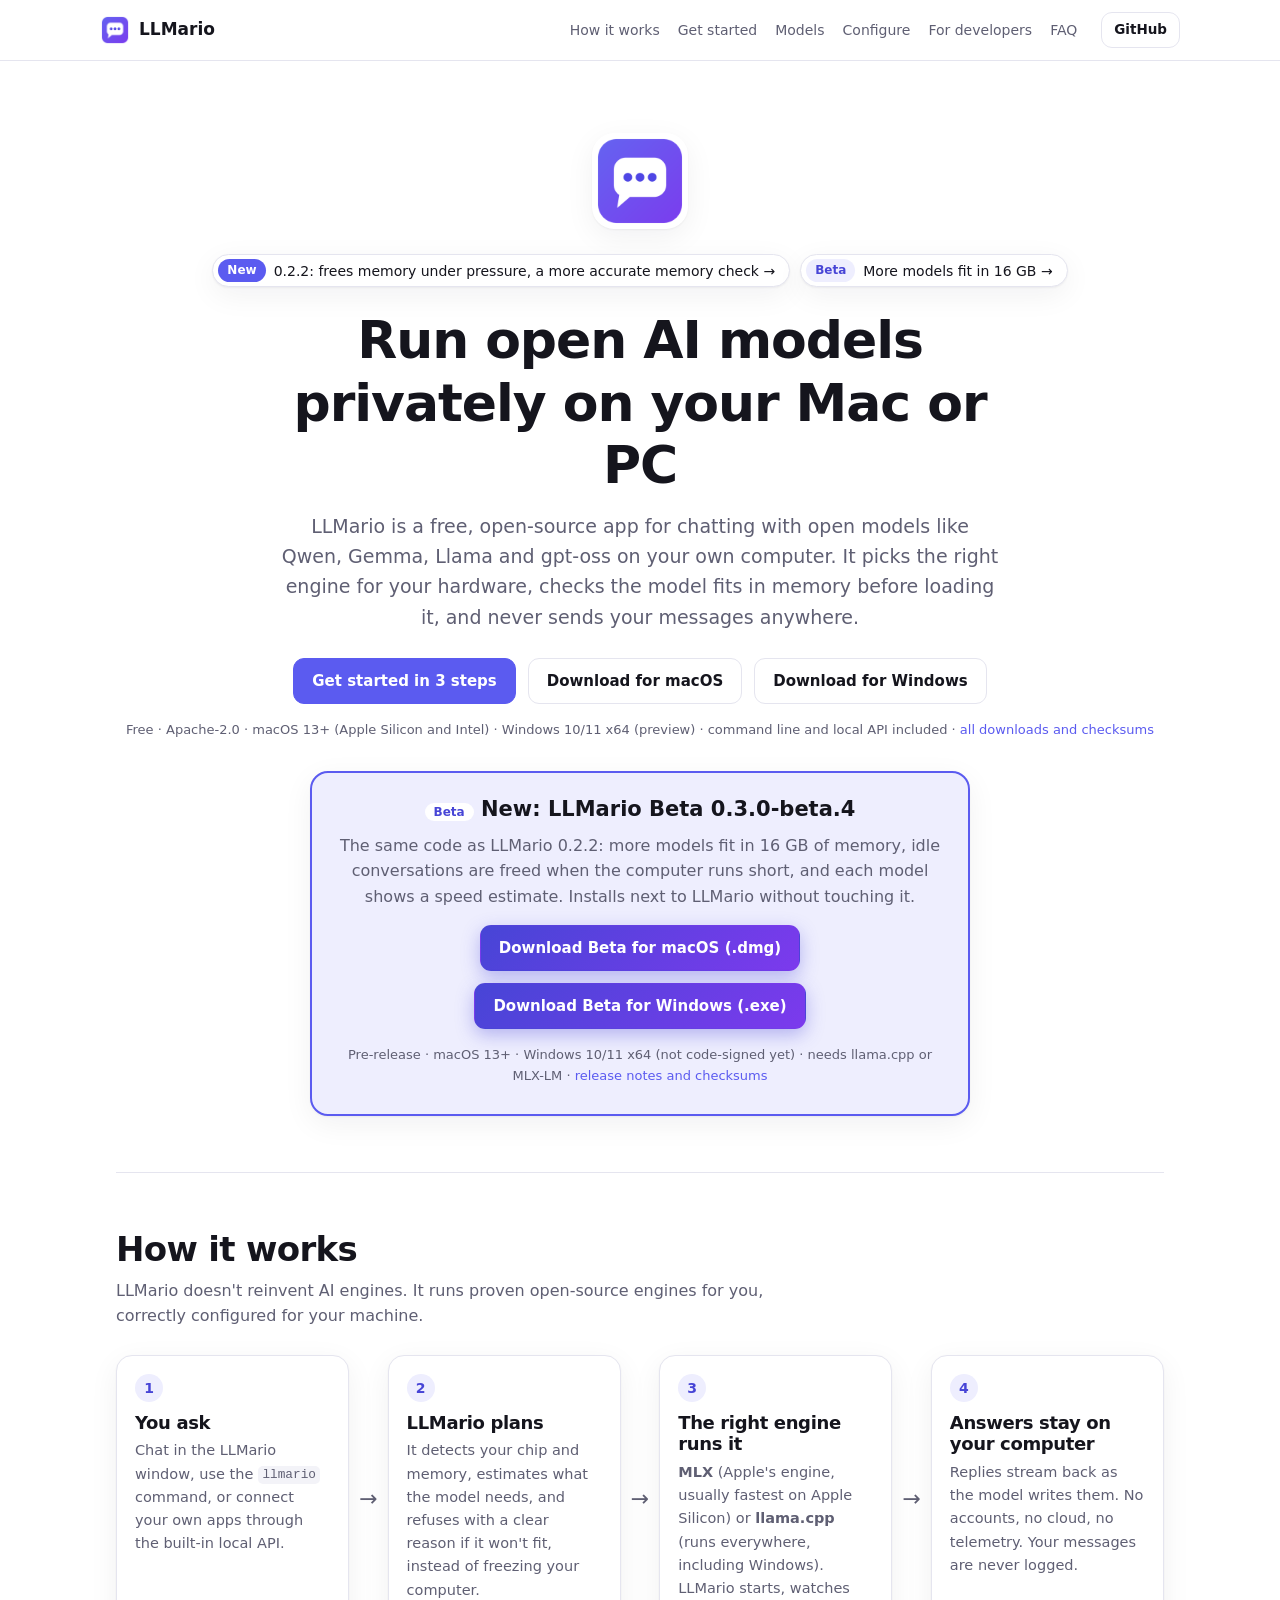
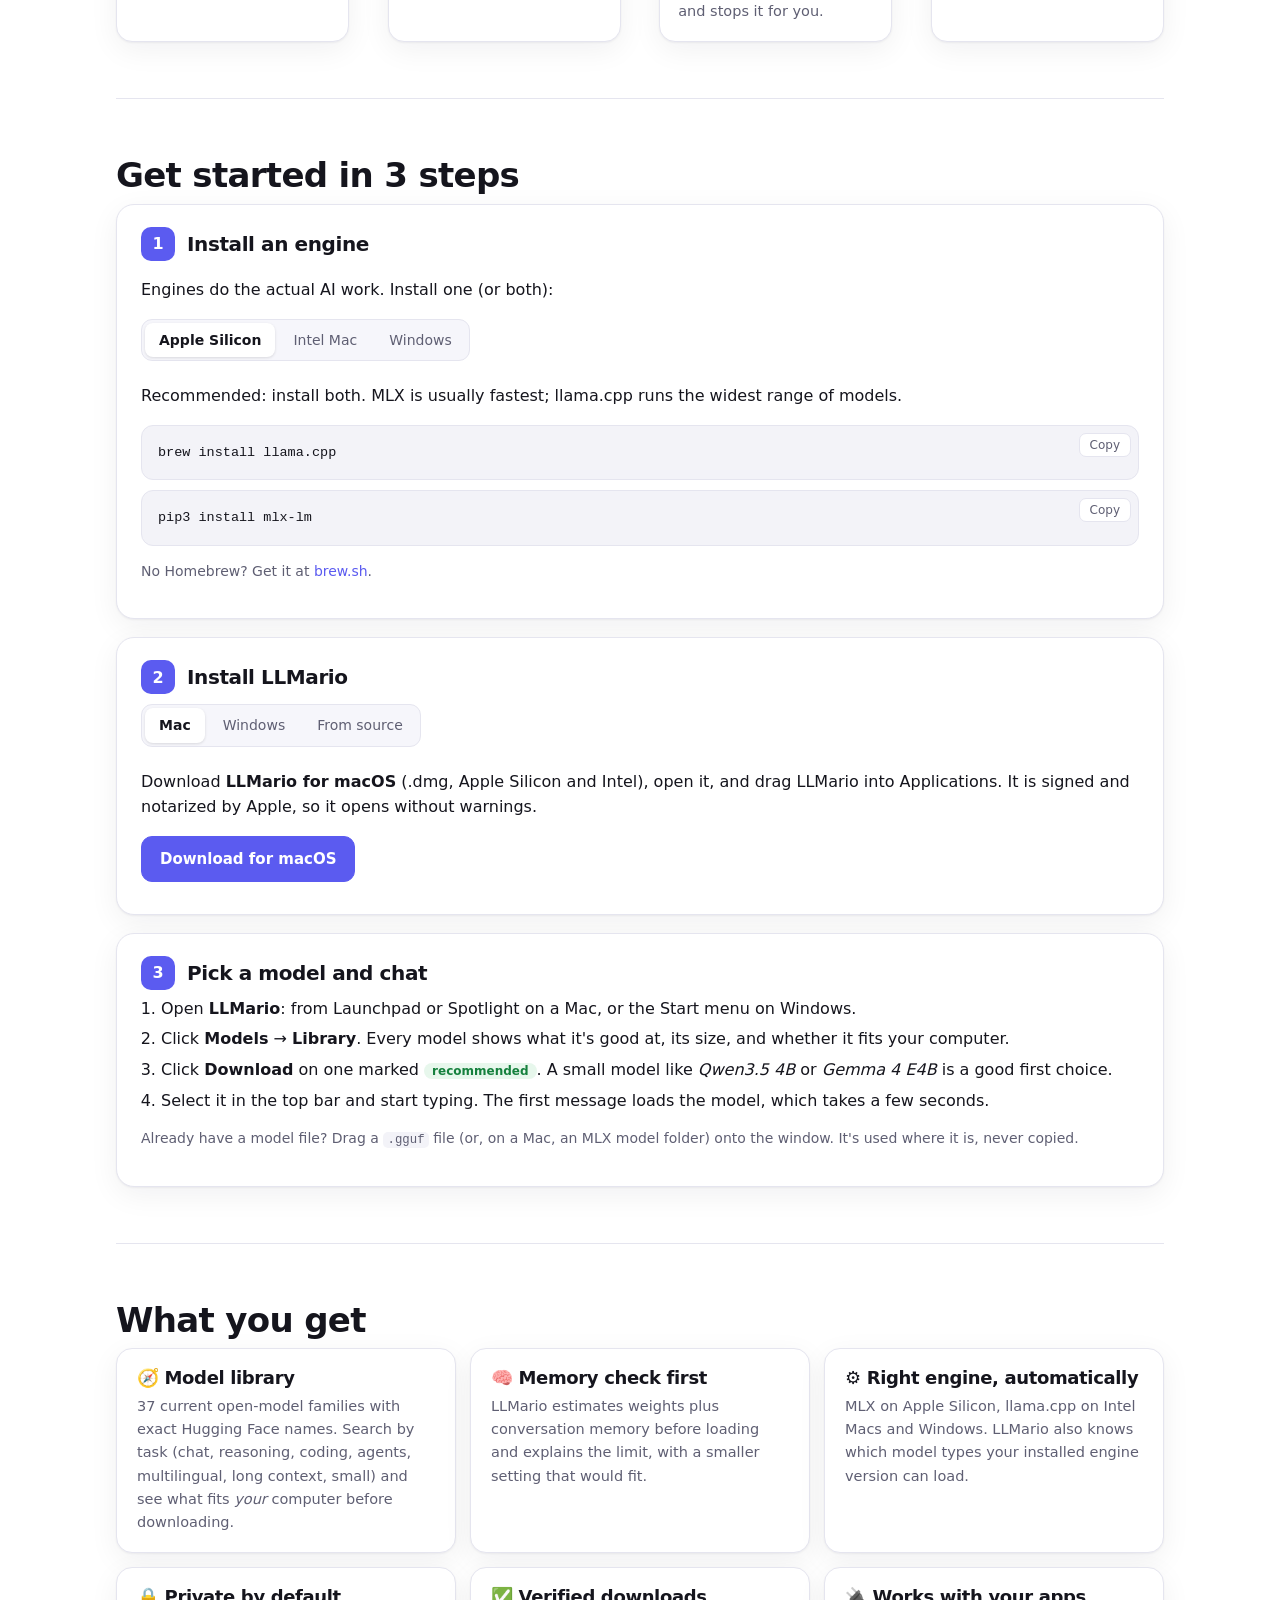
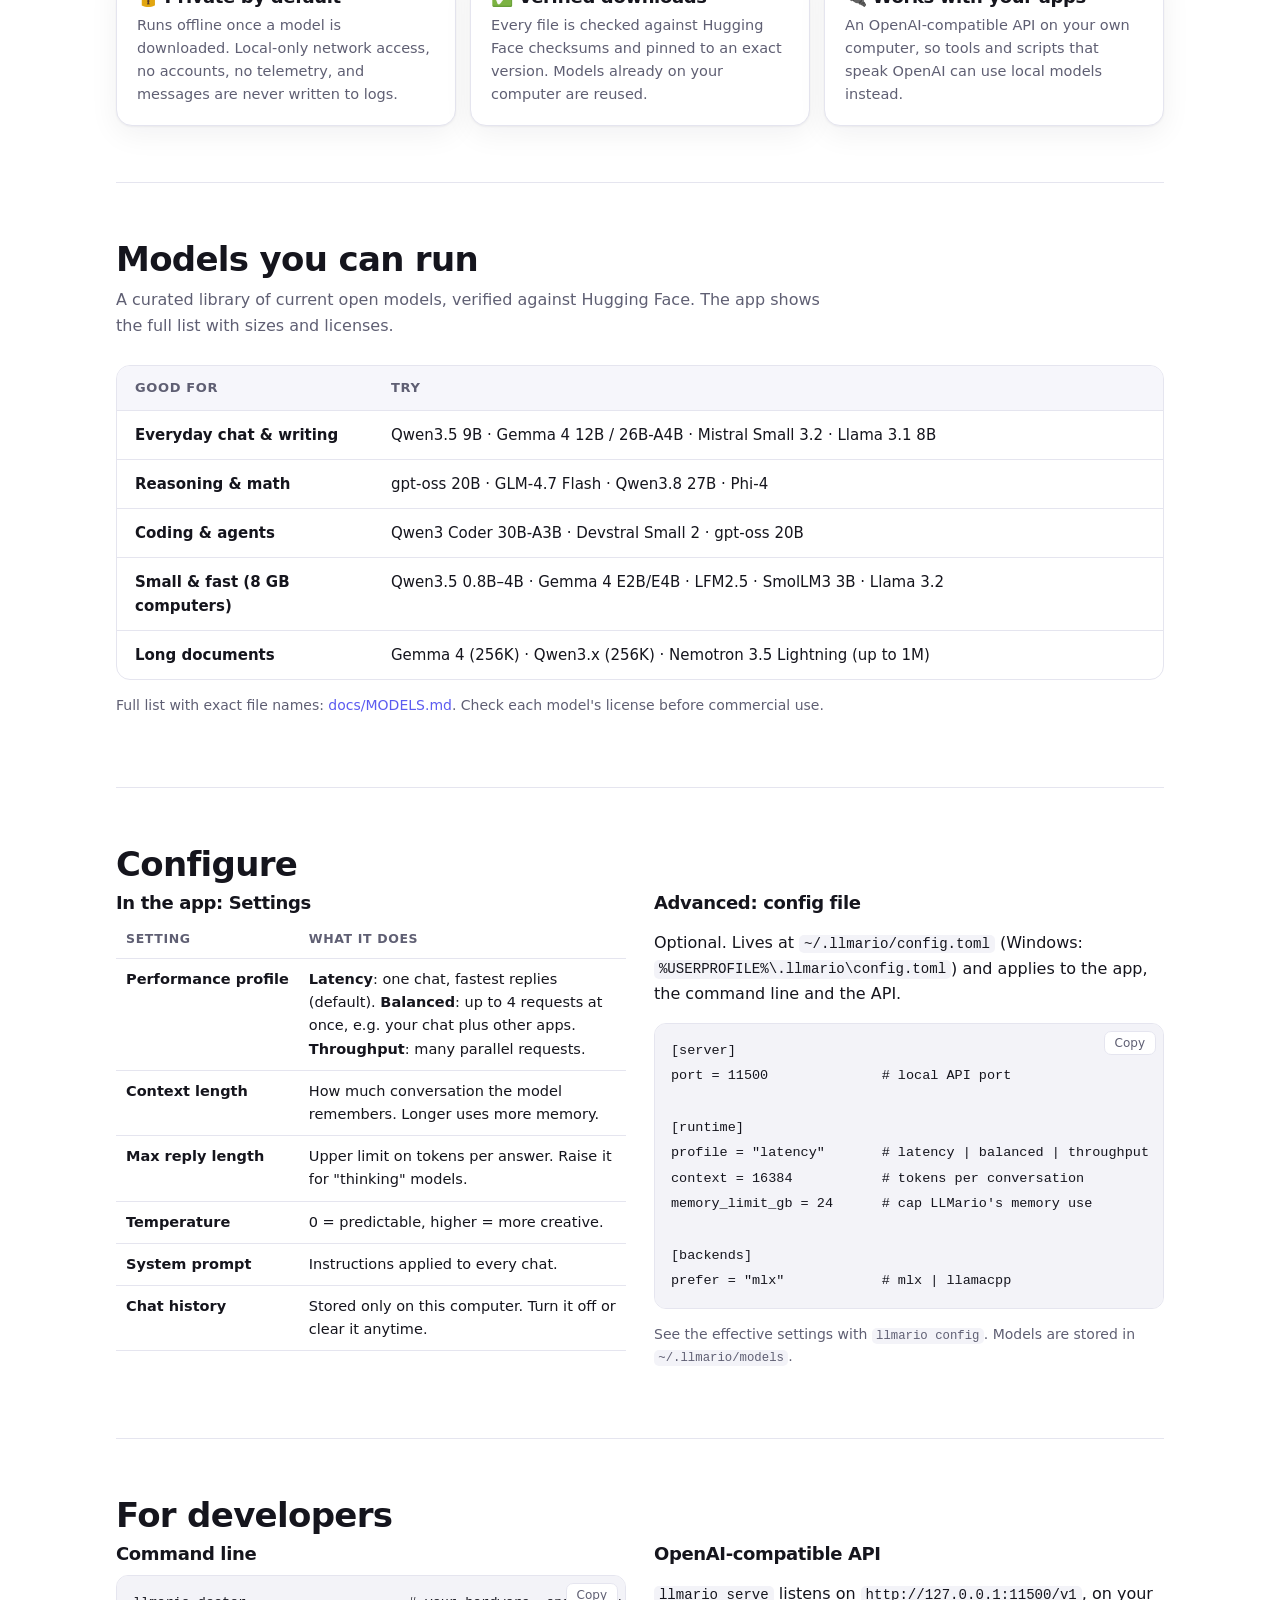
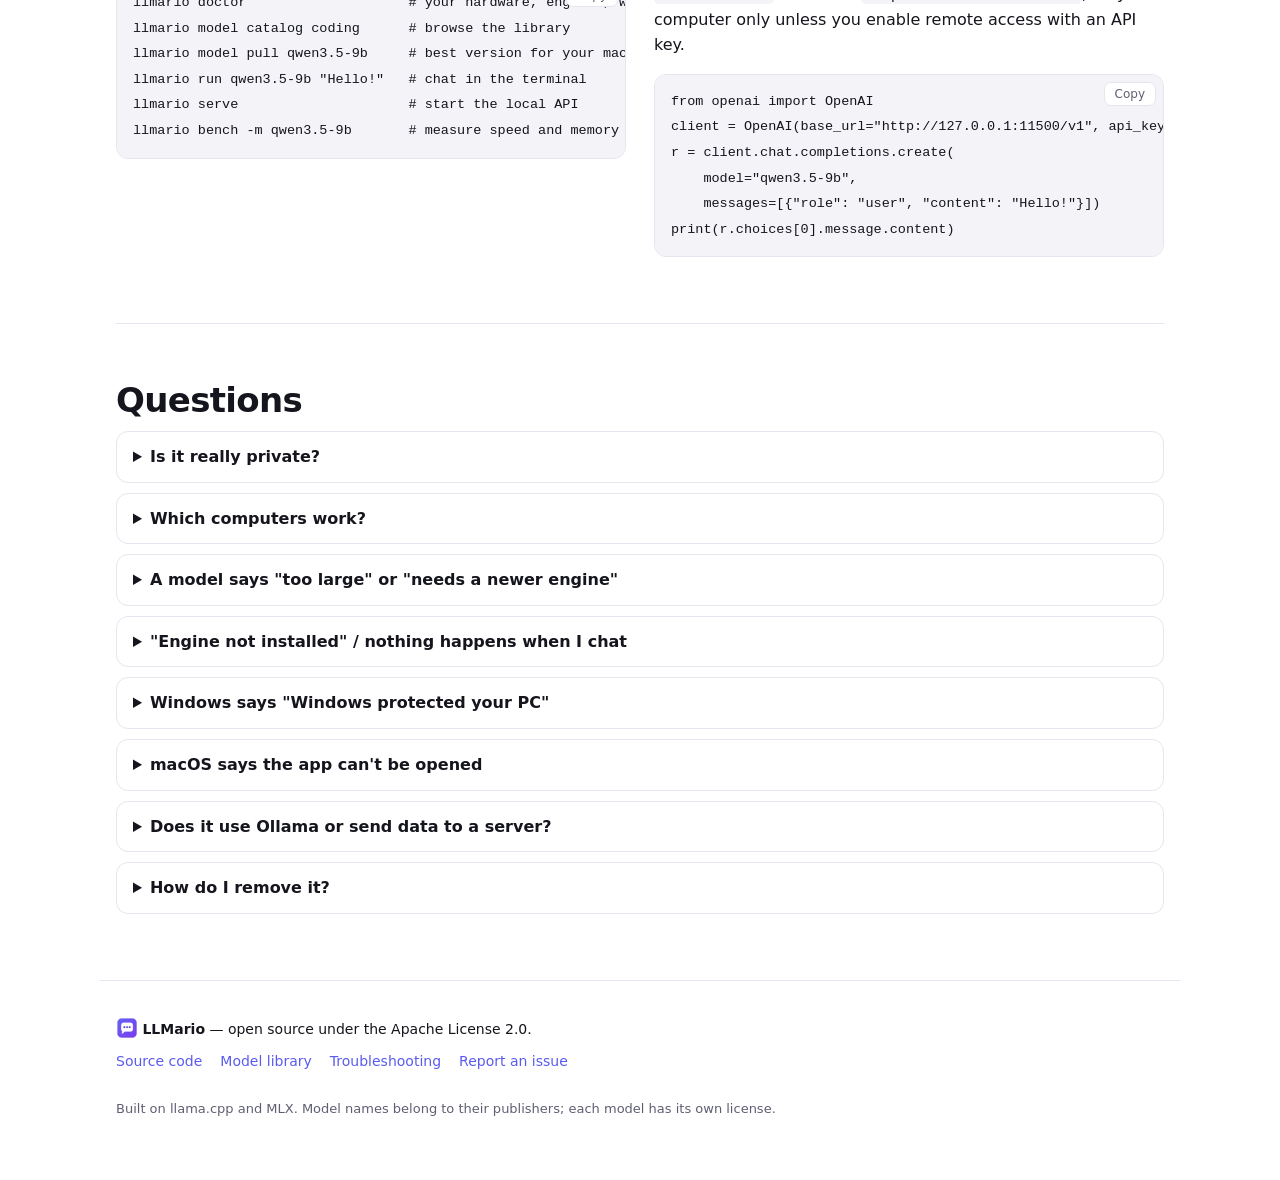
==== commit 7bb78b94: "Site: Beta buttons point at 0.3.0-beta.4 Co-Authored-By: Claude Sonnet 5.5 <noreply@anthropic.com>" ====
--- a/website/index.html
+++ b/website/index.html
@@ -42,13 +42,13 @@
         </div>
         <p class="fine">Free · Apache-2.0 · macOS 13+ (Apple Silicon and Intel) · Windows 10/11 x64 (preview) · command line and local API included · <a href="https://github.com/mannysinghx/LLMario/releases/latest">all downloads and checksums</a></p>
         <div class="beta-cta" id="beta">
-          <p class="beta-cta-title"><span class="pill beta">Beta</span> <strong>New: LLMario Beta 0.3.0</strong></p>
-          <p class="beta-cta-sub">More models fit in 16 GB of memory, with faster replies on MTP models and a speed estimate for each model. Installs next to LLMario without touching it.</p>
+          <p class="beta-cta-title"><span class="pill beta">Beta</span> <strong>New: LLMario Beta 0.3.0-beta.4</strong></p>
+          <p class="beta-cta-sub">The same code as LLMario 0.2.2: more models fit in 16 GB of memory, idle conversations are freed when the computer runs short, and each model shows a speed estimate. Installs next to LLMario without touching it.</p>
           <div class="cta">
-            <a class="btn beta" href="https://github.com/mannysinghx/LLMario/releases/download/v0.3.0-beta.3/LLMario-Beta-0.3.0-beta.3-macos-universal.dmg">Download Beta for macOS (.dmg)</a>
-            <a class="btn beta" href="https://github.com/mannysinghx/LLMario/releases/download/v0.3.0-beta.3/LLMario-Beta-0.3.0-beta.3-windows-x64-setup.exe">Download Beta for Windows (.exe)</a>
-          </div>
-          <p class="fine">Pre-release · macOS 13+ · Windows 10/11 x64 (not code-signed yet) · needs llama.cpp or MLX-LM · <a href="https://github.com/mannysinghx/LLMario/releases/tag/v0.3.0-beta.3">release notes and checksums</a></p>
+            <a class="btn beta" href="https://github.com/mannysinghx/LLMario/releases/download/v0.3.0-beta.4/LLMario-Beta-0.3.0-beta.4-macos-universal.dmg">Download Beta for macOS (.dmg)</a>
+            <a class="btn beta" href="https://github.com/mannysinghx/LLMario/releases/download/v0.3.0-beta.4/LLMario-Beta-0.3.0-beta.4-windows-x64-setup.exe">Download Beta for Windows (.exe)</a>
+          </div>
+          <p class="fine">Pre-release · macOS 13+ · Windows 10/11 x64 (not code-signed yet) · needs llama.cpp or MLX-LM · <a href="https://github.com/mannysinghx/LLMario/releases/tag/v0.3.0-beta.4">release notes and checksums</a></p>
         </div>
       </section>
 
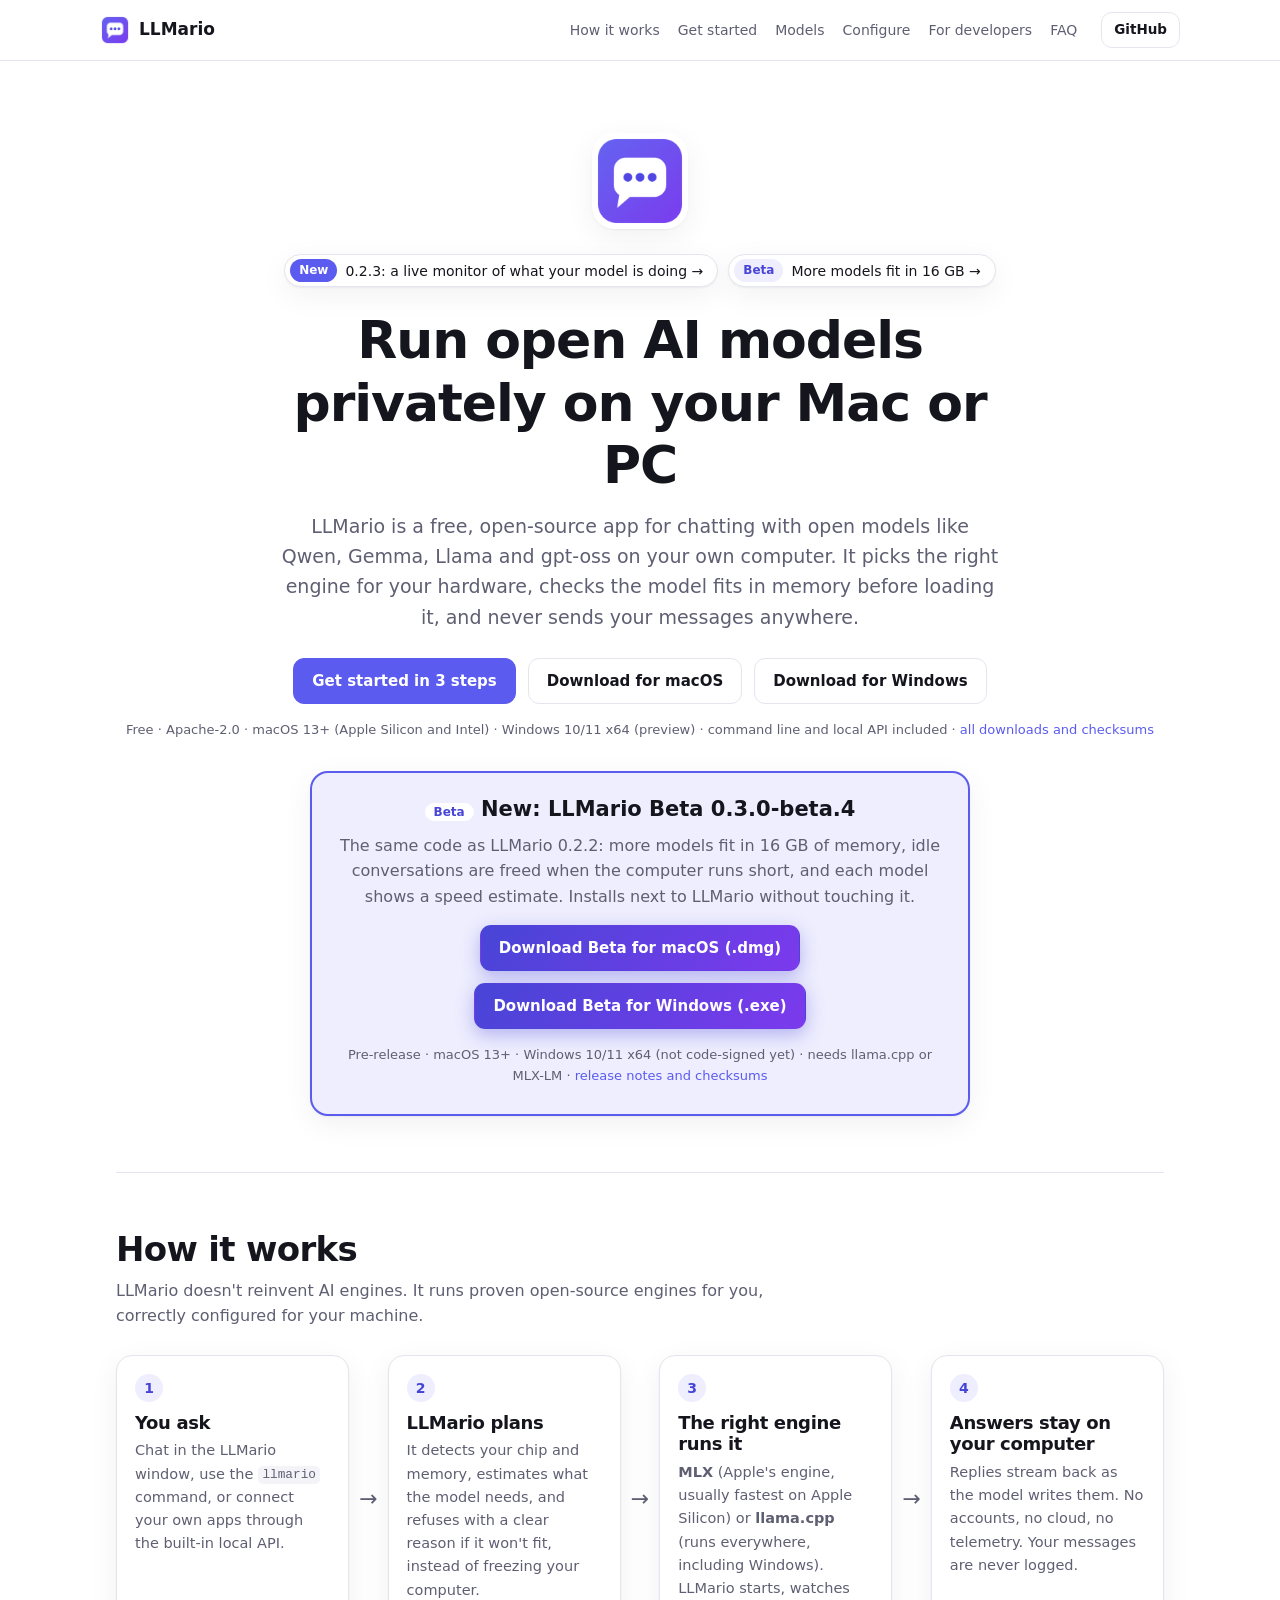
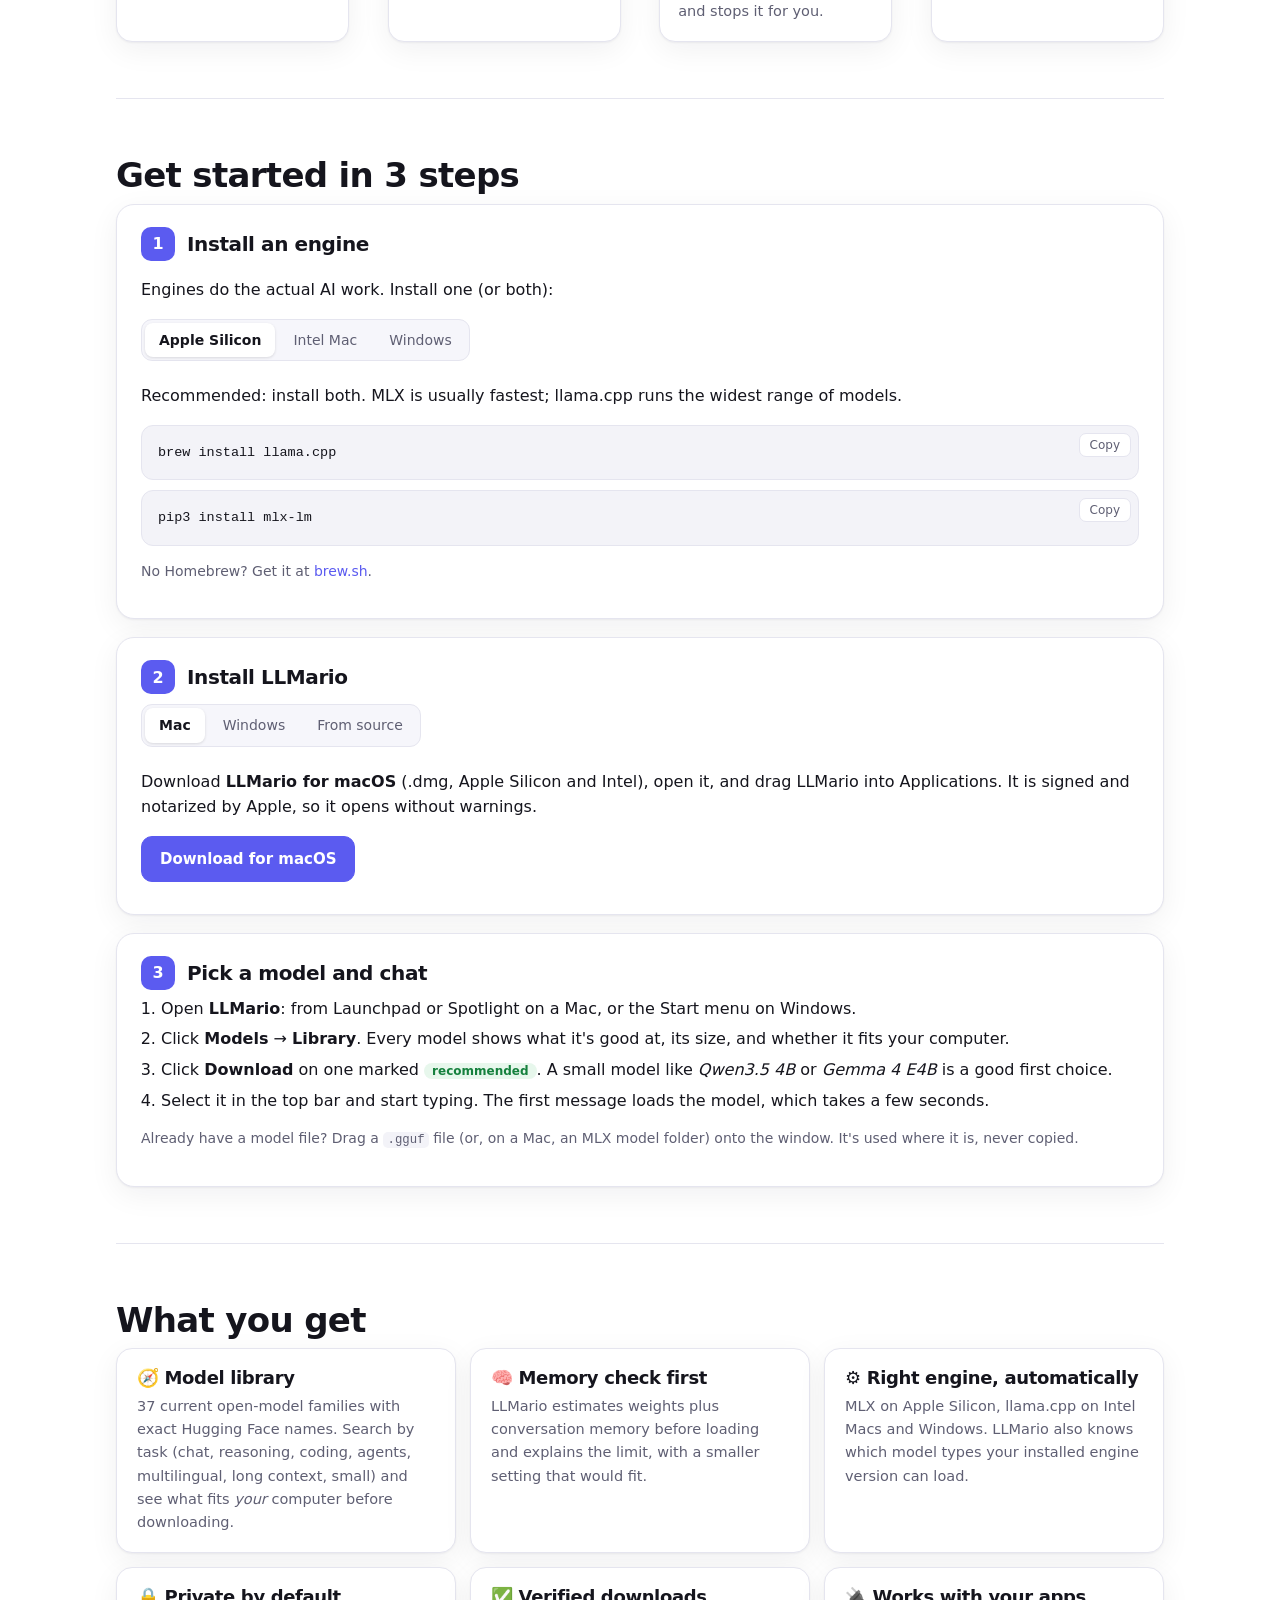
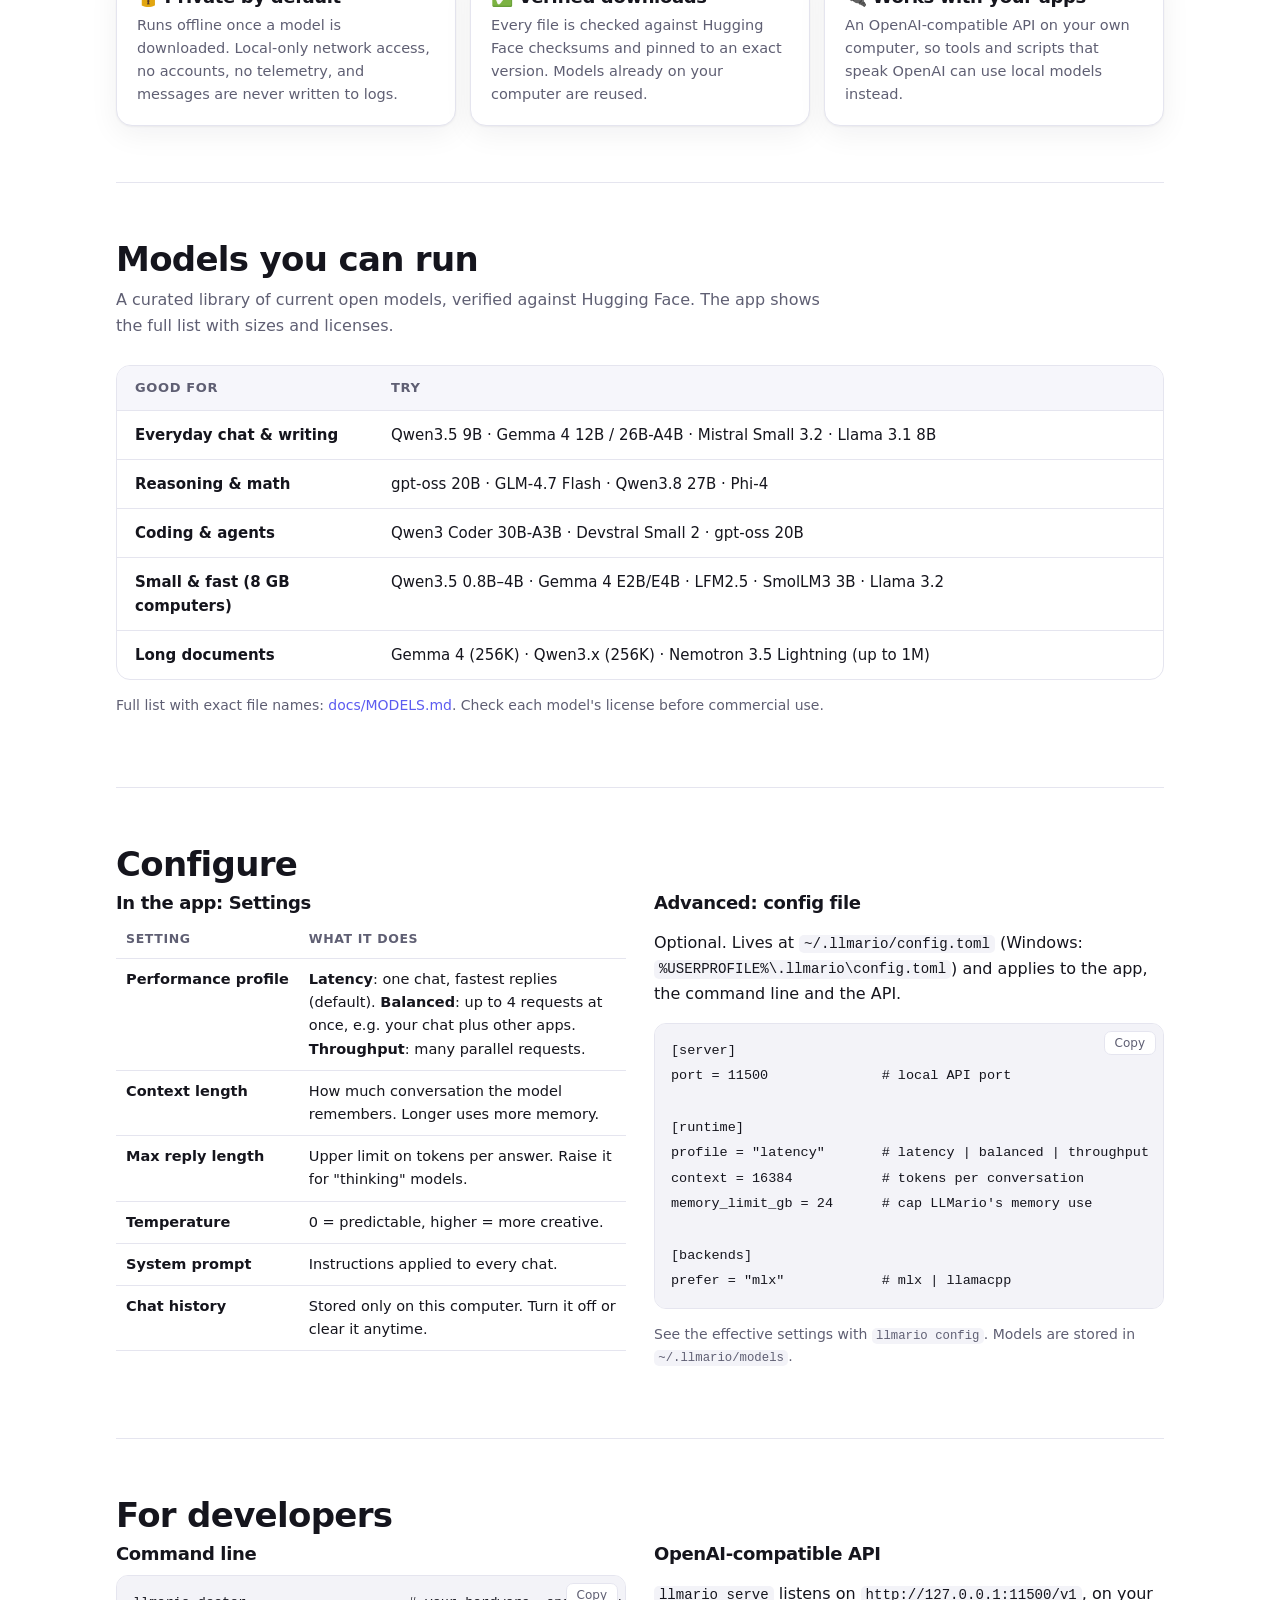
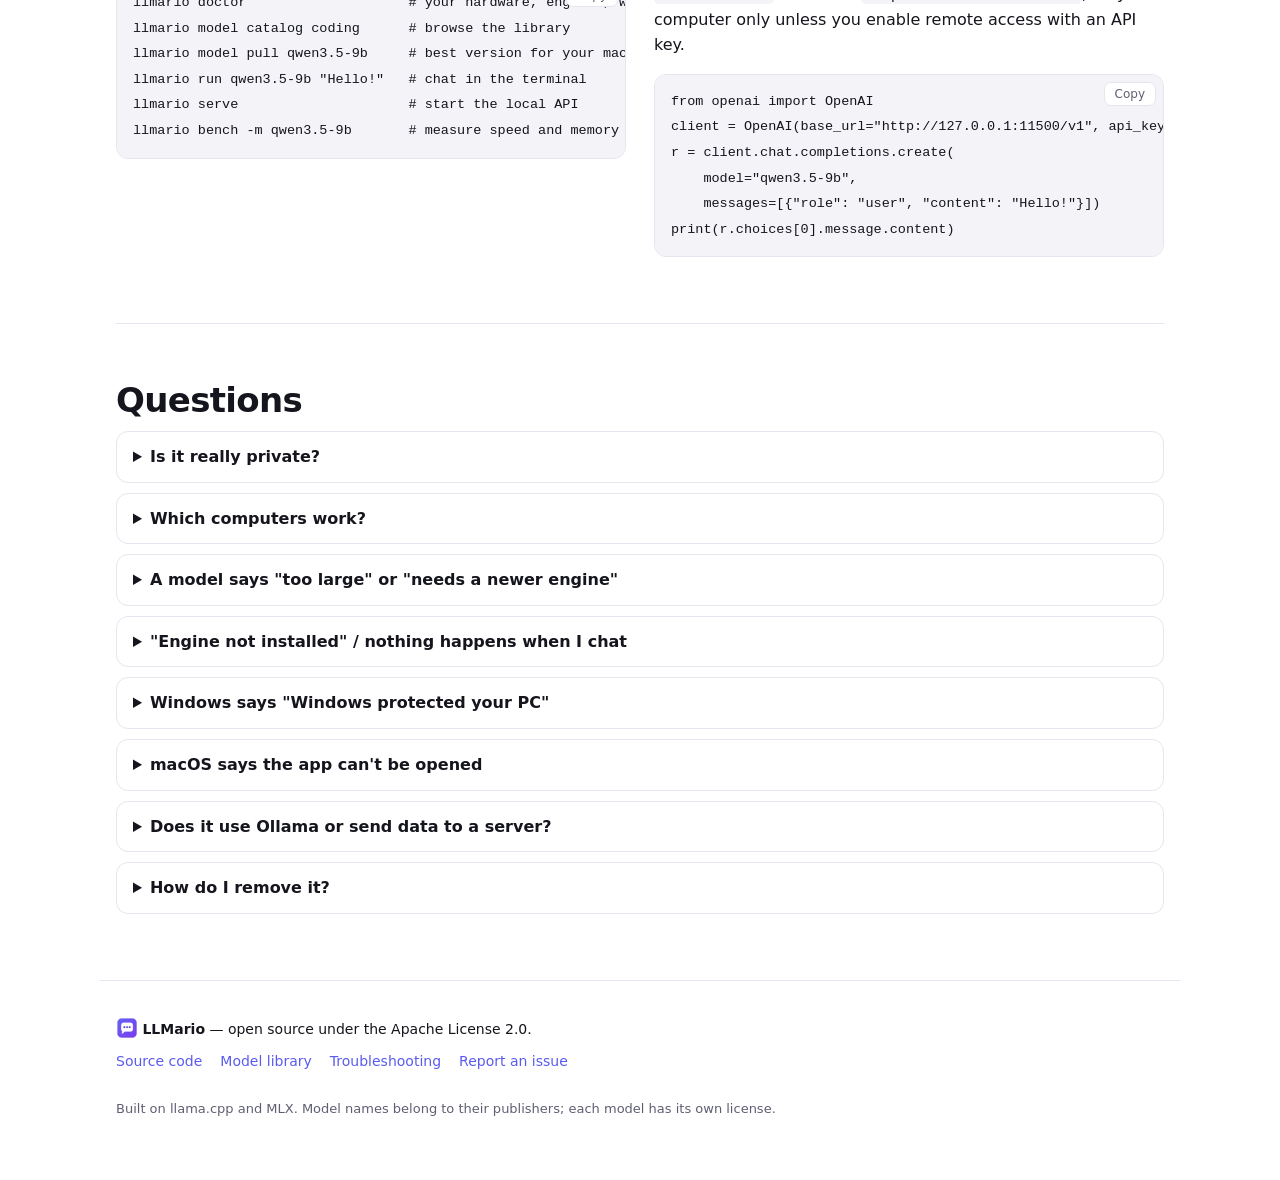
==== commit 5b1345b9: "Site and README: download links for 0.2.3 Co-Authored-By: Claude Opus 5.5 <noreply@anthropic.com>" ====
--- a/website/index.html
+++ b/website/index.html
@@ -30,15 +30,15 @@
       <section class="hero">
         <img class="hero-icon" src="icon.png" alt="LLMario app icon" width="96" height="96" />
         <p class="announces">
-          <a class="announce" href="https://github.com/mannysinghx/LLMario/releases/tag/v0.2.2"><span class="pill new">New</span> 0.2.2: frees memory under pressure, a more accurate memory check →</a>
+          <a class="announce" href="https://github.com/mannysinghx/LLMario/releases/tag/v0.2.3"><span class="pill new">New</span> 0.2.3: a live monitor of what your model is doing →</a>
           <a class="announce" href="#beta"><span class="pill beta">Beta</span> More models fit in 16 GB →</a>
         </p>
         <h1>Run open AI models privately on your Mac or PC</h1>
         <p class="lead">LLMario is a free, open-source app for chatting with open models like Qwen, Gemma, Llama and gpt-oss on your own computer. It picks the right engine for your hardware, checks the model fits in memory before loading it, and never sends your messages anywhere.</p>
         <div class="cta">
           <a class="btn primary" href="#start">Get started in 3 steps</a>
-          <a class="btn" data-download="mac" href="https://github.com/mannysinghx/LLMario/releases/download/v0.2.2/LLMario-0.2.2-macos-universal.dmg">Download for macOS</a>
-          <a class="btn" data-download="windows" href="https://github.com/mannysinghx/LLMario/releases/download/v0.2.2/LLMario-0.2.2-windows-x64-setup.exe">Download for Windows</a>
+          <a class="btn" data-download="mac" href="https://github.com/mannysinghx/LLMario/releases/download/v0.2.3/LLMario-0.2.3-macos-universal.dmg">Download for macOS</a>
+          <a class="btn" data-download="windows" href="https://github.com/mannysinghx/LLMario/releases/download/v0.2.3/LLMario-0.2.3-windows-x64-setup.exe">Download for Windows</a>
         </div>
         <p class="fine">Free · Apache-2.0 · macOS 13+ (Apple Silicon and Intel) · Windows 10/11 x64 (preview) · command line and local API included · <a href="https://github.com/mannysinghx/LLMario/releases/latest">all downloads and checksums</a></p>
         <div class="beta-cta" id="beta">
@@ -122,13 +122,13 @@
               </div>
               <div class="tab-panel" data-panel="dmg">
                 <p>Download <strong>LLMario for macOS</strong> (.dmg, Apple Silicon and Intel), open it, and drag LLMario into Applications. It is signed and notarized by Apple, so it opens without warnings.</p>
-                <a class="btn primary" href="https://github.com/mannysinghx/LLMario/releases/download/v0.2.2/LLMario-0.2.2-macos-universal.dmg">Download for macOS</a>
+                <a class="btn primary" href="https://github.com/mannysinghx/LLMario/releases/download/v0.2.3/LLMario-0.2.3-macos-universal.dmg">Download for macOS</a>
               </div>
               <div class="tab-panel" data-panel="exe" hidden>
                 <p>Download <strong>LLMario for Windows</strong> (10 and 11, 64-bit) and run the installer. It installs for your account only, with no admin rights needed. Windows 10 may also install Microsoft's WebView2 component; Windows 11 already has it.</p>
-                <a class="btn primary" href="https://github.com/mannysinghx/LLMario/releases/download/v0.2.2/LLMario-0.2.2-windows-x64-setup.exe">Download for Windows</a>
+                <a class="btn primary" href="https://github.com/mannysinghx/LLMario/releases/download/v0.2.3/LLMario-0.2.3-windows-x64-setup.exe">Download for Windows</a>
                 <p class="note"><strong>Preview:</strong> the installer isn't code-signed yet, so Windows may show "Windows protected your PC". Click <strong>More info</strong> → <strong>Run anyway</strong>.</p>
-                <p class="note">Just the command-line tool? Download <a href="https://github.com/mannysinghx/LLMario/releases/download/v0.2.2/llmario-0.2.2-windows-x64.zip">llmario for Windows (.zip)</a>, unzip it anywhere and run <code>llmario.exe</code>.</p>
+                <p class="note">Just the command-line tool? Download <a href="https://github.com/mannysinghx/LLMario/releases/download/v0.2.3/llmario-0.2.3-windows-x64.zip">llmario for Windows (.zip)</a>, unzip it anywhere and run <code>llmario.exe</code>.</p>
               </div>
               <div class="tab-panel" data-panel="source" hidden>
                 <p>Builds and installs <code>LLMario.app</code> and the <code>llmario</code> command. Needs <a href="https://rustup.rs">Rust</a> and Xcode Command Line Tools (<code>xcode-select --install</code>). The script checks both first.</p>
